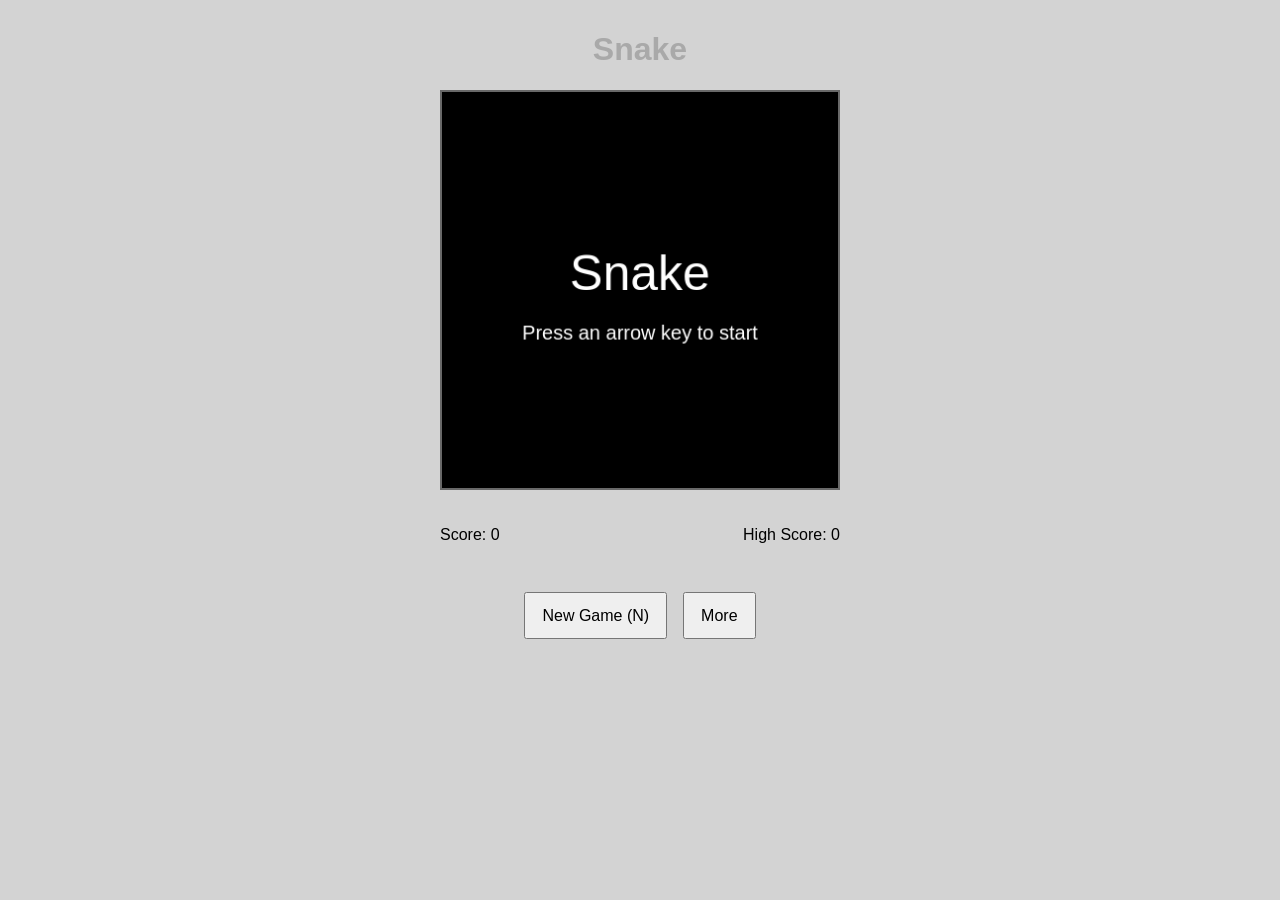
==== index.html @ 26717f67 "Snake: sounds, a touch direction pad (also in GameHub's frame), Space or Esc pauses, N for a new gam" ====
<!DOCTYPE html>
<html lang="en">
<head>
    <meta charset="UTF-8">
    <meta name="viewport" content="width=device-width, initial-scale=1.0">
    <title>Snake</title>
    <meta name="description" content="Classic Snake game where you control a snake to eat food and grow longer. Avoid hitting the walls or yourself!">
    <meta name="theme-color" content="#d3d3d3">
    <meta property="og:type" content="website">
    <meta property="og:site_name" content="DanyilT Games">
    <meta property="og:title" content="Snake">
    <meta property="og:description" content="Classic Snake game where you control a snake to eat food and grow longer. Avoid hitting the walls or yourself!">
    <meta property="og:url" content="https://snake.dt-games.pages.dev/">
    <meta property="og:image" content="https://snake.dt-games.pages.dev/img/desktop-screenshot.png">
    <meta property="og:image:width" content="1440">
    <meta property="og:image:height" content="900">
    <meta property="og:image:alt" content="Snake: the Snake board on a computer, before a game">
    <meta name="twitter:card" content="summary_large_image">
    <link rel="icon" href="img/icon-32.png" sizes="32x32" type="image/png">
    <link rel="icon" href="img/icon.svg" type="image/svg+xml">
    <link rel="apple-touch-icon" href="img/apple-touch-icon.png">
    <link rel="stylesheet" href="css/page.css">
    <link rel="stylesheet" href="css/game.css">
    <!-- GameHub support, before the game's own scripts: saves, the frame view, and centring the play area -->
    <script src="js/gamehub.js" data-game="snake"></script>
</head>
<body>
<main class="game-container">
    <h1>Snake</h1>
    <canvas id="game" width="400" height="400" data-play-area role="img" aria-label="The Snake board"></canvas>
    <div class="score-container">
        <p>Score: <span id="score">0</span></p>
        <p>High Score: <span id="highScore">0</span></p>
    </div>
    <!-- The direction pad, on a touch screen (css/page.css): a button for each way, and Pause in the middle -->
    <div class="game-controls" aria-label="Controls">
        <button id="turn-up" aria-label="Up">
            <svg viewBox="0 0 24 24" aria-hidden="true"><path d="M5 15l7-7 7 7"/></svg>
        </button>
        <button id="turn-left" aria-label="Left">
            <svg viewBox="0 0 24 24" aria-hidden="true"><path d="M15 5 8 12l7 7"/></svg>
        </button>
        <button id="pad-pause" aria-label="Pause or resume">
            <svg viewBox="0 0 24 24" aria-hidden="true"><path class="bars" d="M9 6v12M15 6v12"/><path class="play" d="M8 6v12l10-6z"/></svg>
        </button>
        <button id="turn-right" aria-label="Right">
            <svg viewBox="0 0 24 24" aria-hidden="true"><path d="M9 5l7 7-7 7"/></svg>
        </button>
        <button id="turn-down" aria-label="Down">
            <svg viewBox="0 0 24 24" aria-hidden="true"><path d="M5 9l7 7 7-7"/></svg>
        </button>
    </div>
    <div class="controls">
        <!-- Pause, while a game is under way (js/snake.js) -->
        <button id="pauseBtn" hidden>Pause (Space)</button>
        <button id="restartBtn">New Game (N)</button>
        <!-- More: the instructions and the sound, on hover or a click (js/buttons-handler.js) -->
        <div class="more">
            <button id="more-button" aria-haspopup="true" aria-expanded="false" aria-controls="more-menu">More</button>
            <div class="more-menu" id="more-menu">
                <button id="showInstructionsBtn">Show Instructions (I)</button>
                <button id="sound-button" aria-pressed="true">Sound: On (M)</button>
            </div>
        </div>
    </div>
    <aside class="instructions">
        <h2>How to Play</h2>
        <p>Steer the snake to the food: each bite makes it longer, and is a point. Don't hit the walls or your own tail!</p>
        <!-- The controls, lined up: the keys (or the touch) on the left, what they do on the right -->
        <table class="keys">
            <tr><th colspan="2">Keys</th></tr>
            <tr><td><kbd>↑</kbd> <kbd>W</kbd></td><td>Go up</td></tr>
            <tr><td><kbd>←</kbd> <kbd>A</kbd></td><td>Go left</td></tr>
            <tr><td><kbd>↓</kbd> <kbd>S</kbd></td><td>Go down</td></tr>
            <tr><td><kbd>→</kbd> <kbd>D</kbd></td><td>Go right</td></tr>
            <tr><td><kbd>Space</kbd> <kbd>Esc</kbd></td><td>Pause or resume</td></tr>
            <tr><td><kbd>N</kbd></td><td>New game</td></tr>
            <tr><td><kbd>M</kbd></td><td>Sound on or off</td></tr>
            <tr><td><kbd>I</kbd></td><td>Show or hide these instructions</td></tr>
            <tr><th colspan="2">Touch</th></tr>
            <tr><td><b>Swipe</b></td><td>Turn</td></tr>
            <tr><td><b>Tap</b> the board</td><td>Pause or resume</td></tr>
            <tr><td><b>The pad</b></td><td>Turn; the middle pauses or resumes</td></tr>
        </table>
        <p>Turning starts a game, and resumes a paused one.</p>
    </aside>
    <!-- JavaScript for this page -->
    <script src="js/buttons-handler.js"></script>
    <script src="js/extend-controls.js"></script>
</main>
<footer style="display: none">&copy; Dany | Snake | 2025-2026 <hr> <a href="https://github.com/DanyilT/dt-games/tree/snake">source code</a></footer>
<!-- Snake Code -->
<script src="js/storage.js"></script>
<script src="js/rules.js"></script>
<script src="js/snake.js"></script>
<!-- Very important script -->
<script src="js/qwerty.js"></script>
</body>
</html>
---- css/page.css ----
/* The page around the game: the layout, the title, the score, the direction pad, the buttons and the instructions (and
   GameHub's frame view) */

body {
    font-family: Arial, sans-serif;
    display: flex;
    justify-content: center;
    align-items: center;
    margin: 0;
    background-color: lightgray;
}

.game-container {
    text-align: center;
    padding: 10px;
}

h1 {
    color: darkgray;
}

.score-container {
    font-size: 1em;
    display: flex;
    justify-content: space-between;
    max-width: 400px;
    margin: 1em auto 2em auto;
}

/* Pause (in a game), New Game and More, in one row in the middle (the instructions under them don't move them) */
.controls {
    display: flex;
    justify-content: center;
    align-items: center;
    flex-wrap: wrap;
    gap: 1em;
    max-width: 400px;
    margin: 0 auto;
}

/* More: its menu (the instructions and the sound) opens on hover with a mouse, or with a click or a tap */
.more {
    position: relative;
}

.more-menu {
    display: none;
    position: absolute;
    right: 0;
    top: 100%;
    z-index: 10;
    flex-direction: column;
    gap: 6px;
    padding-top: 6px; /* The pointer can cross to it without leaving */
    min-width: 200px;
}

@media (hover: hover) {
    .more:hover .more-menu {
        display: flex;
    }
}

.more.open .more-menu {
    display: flex;
}

.more-menu button {
    width: 100%;
    text-align: left;
    box-shadow: 0 2px 8px rgba(0, 0, 0, 0.2);
}

/* Sound off: the button says so */
.more-menu #sound-button[aria-pressed="false"] {
    color: dimgray;
}

/* The direction pad: only on a touch screen (with a mouse and keys, there's the keyboard). A button for each way round
   Pause, like the page's other buttons, each with a sharp-cornered picture of what it does; Pause shows a play sign
   while the game is paused. With the pad, its Pause is the one: the Pause button under it goes. */
.game-controls {
    display: none;
    grid-template-columns: repeat(3, 64px);
    grid-template-rows: repeat(3, 56px);
    grid-template-areas:
        ". up ."
        "left pause right"
        ". down .";
    gap: 6px;
    justify-content: center;
    margin: 0 auto 1.5em;
}

@media (hover: none) and (pointer: coarse) {
    .game-controls {
        display: grid;
    }

    .controls #pauseBtn {
        display: none;
    }
}

.game-controls button {
    display: grid;
    place-items: center;
    padding: 0;
    touch-action: manipulation; /* Quick taps aren't taken for a zoom */
}

.game-controls svg {
    width: 55%;
    height: 55%;
    fill: none;
    stroke: currentColor;
    stroke-width: 2.5;
    stroke-linecap: square;
    stroke-linejoin: miter;
}

#pad-pause .play,
#pad-pause.paused .bars {
    display: none;
}

#pad-pause.paused .play {
    display: inline;
    fill: currentColor;
}

#turn-up { grid-area: up; }
#turn-left { grid-area: left; }
#pad-pause { grid-area: pause; }
#turn-right { grid-area: right; }
#turn-down { grid-area: down; }

button {
    padding: 0.8em 1em;
    font-size: 1em;
}

/* A button lights up under the mouse (only with a mouse: on a touch screen it would stay lit after a tap), and darkens
   while it's pressed; More stays lit while its menu is open */
@media (hover: hover) {
    button:hover {
        background-color: lightgray;
    }
}

button:active {
    background-color: silver;
}

.more.open #more-button {
    background-color: lightgray;
}

.instructions {
    box-sizing: border-box; /* No wider than the board, with its padding */
    margin: 20px auto;
    background-color: #fff;
    padding: 1em;
    font-size: 0.8em;
    border: 1px solid darkgray;
    box-shadow: 0 2px 5px rgba(0, 0, 0, 0.1);
    max-width: 400px;
    text-align: left;
}

.instructions h2 {
    margin-top: 0;
    font-size: 1.2em;
}

.instructions p {
    margin: 0.5em 0;
}

/* The controls, lined up in a table with no lines: the keys (or the touch) on the left, what they do on the right,
   under a heading for each */
.keys {
    border-collapse: collapse;
}

.keys th {
    padding: 1em 0 0.3em;
    text-align: left;
}

.keys td {
    padding: 3px 0;
    vertical-align: baseline;
}

.keys td:first-child {
    padding-right: 1.5em;
    white-space: nowrap;
}

/* A key: square, like the direction pad */
.instructions kbd {
    display: inline-block;
    min-width: 1.2em;
    padding: 2px 5px;
    border: 1px solid darkgray;
    border-bottom-width: 3px;
    background-color: whitesmoke;
    color: #222;
    font: bold 0.95em Arial, sans-serif;
    text-align: center;
}

/* Responsive styles */
@media (max-width: 600px) {
    button {
        font-size: 0.9em;
    }
}

/* GameHub's frame view (js/gamehub.js sets data-gamehub-view on <html>): the canvas only (and on a touch screen, the
   direction pad under it), on its own black, in the middle of the frame and as big as it allows (in the frame, vw and
   vh are the frame's), so it fits whatever frame GameHub gives it; the frame's sizes in GameHub's games table decide
   how big. A tap on the canvas pauses, and a swipe starts a new game (js/extend-controls.js). */
[data-gamehub-view="frame"] body {
    min-height: 100vh;
    background-color: #000;
}

[data-gamehub-view="frame"] .game-container {
    padding: 0;
}

[data-gamehub-view="frame"] .game-container > :not(canvas) {
    display: none;
}

[data-gamehub-view="frame"] canvas {
    display: block;
    box-sizing: border-box;
    width: min(100vw, 100vh);
    max-width: none;
}

@media (hover: none) and (pointer: coarse) {
    [data-gamehub-view="frame"] .game-container {
        --pad: 188px; /* the direction pad's height (3 × 56px and 2 gaps of 6px), and its 8px gap */
    }

    [data-gamehub-view="frame"] .game-container > .game-controls {
        display: grid;
        margin: 8px auto 0;
    }

    [data-gamehub-view="frame"] canvas {
        width: min(100vw, calc(100vh - var(--pad)));
    }
}
---- css/game.css ----
/* The game itself: its canvas */

canvas {
    box-sizing: border-box; /* The border inside its width: filling a narrow screen, it doesn't stick out */
    background-color: #000;
    border: 2px solid dimgray;
    width: 100%;
    max-width: 400px;
    height: auto;
}
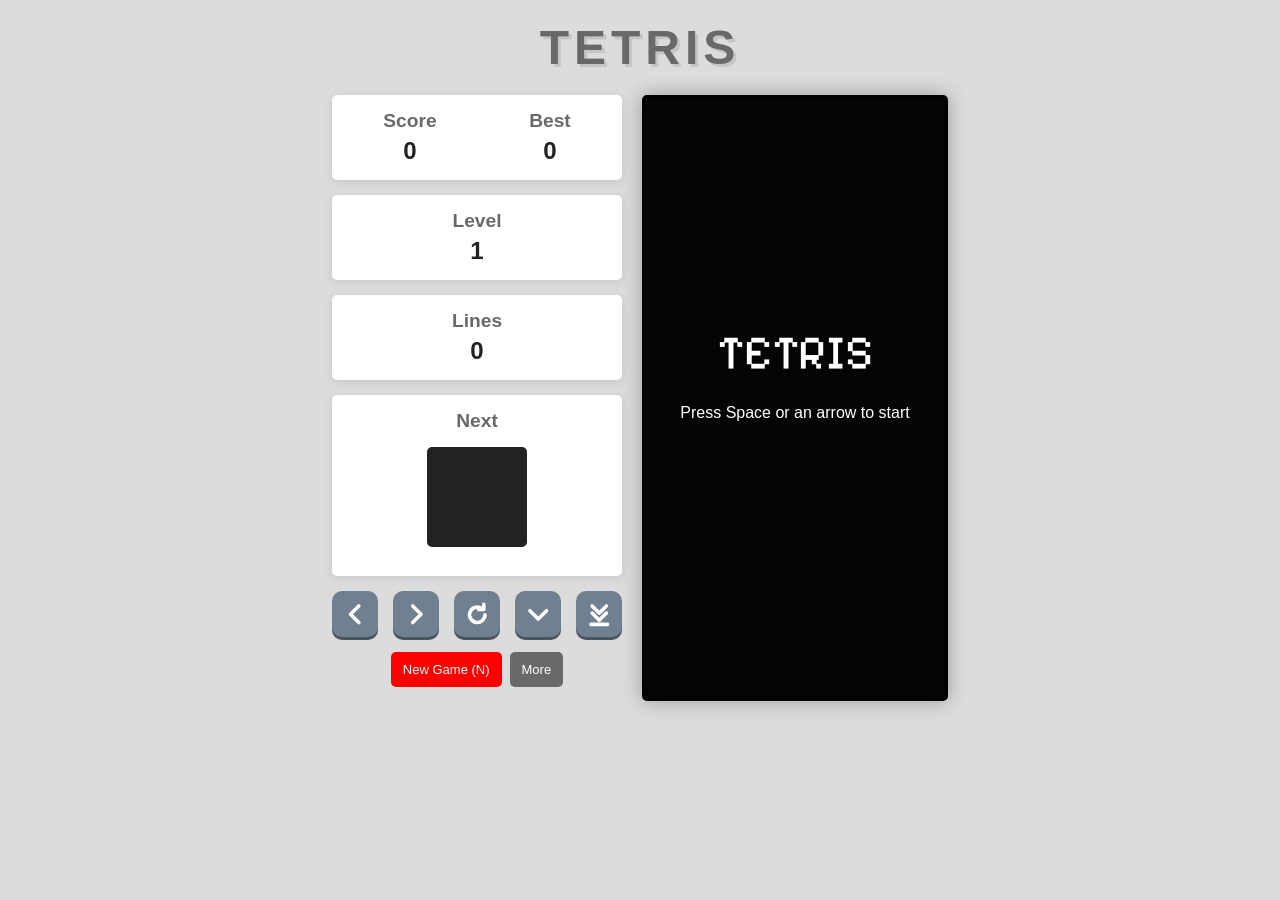
==== commit 24393824: "Tetris: sounds, new move-button icons, Esc pauses, N for a new game (start screen), Space or an arro" ====
--- a/index.html
+++ b/index.html
@@ -3,18 +3,18 @@
 <head>
     <meta charset="UTF-8">
     <meta name="viewport" content="width=device-width, initial-scale=1.0">
-    <title>Snake</title>
-    <meta name="description" content="Classic Snake game where you control a snake to eat food and grow longer. Avoid hitting the walls or yourself!">
-    <meta name="theme-color" content="#d3d3d3">
+    <title>Tetris</title>
+    <meta name="description" content="The classic block-stacking puzzle game. Rotate and move falling blocks to create complete lines.">
+    <meta name="theme-color" content="#dcdcdc">
     <meta property="og:type" content="website">
     <meta property="og:site_name" content="DanyilT Games">
-    <meta property="og:title" content="Snake">
-    <meta property="og:description" content="Classic Snake game where you control a snake to eat food and grow longer. Avoid hitting the walls or yourself!">
-    <meta property="og:url" content="https://snake.dt-games.pages.dev/">
-    <meta property="og:image" content="https://snake.dt-games.pages.dev/img/desktop-screenshot.png">
+    <meta property="og:title" content="Tetris">
+    <meta property="og:description" content="The classic block-stacking puzzle game. Rotate and move falling blocks to create complete lines.">
+    <meta property="og:url" content="https://tetris.dt-games.pages.dev/">
+    <meta property="og:image" content="https://tetris.dt-games.pages.dev/img/desktop-screenshot.png">
     <meta property="og:image:width" content="1440">
     <meta property="og:image:height" content="900">
-    <meta property="og:image:alt" content="Snake: the Snake board on a computer, before a game">
+    <meta property="og:image:alt" content="Tetris: the Tetris board on a computer, with the score, the next piece and the controls">
     <meta name="twitter:card" content="summary_large_image">
     <link rel="icon" href="img/icon-32.png" sizes="32x32" type="image/png">
     <link rel="icon" href="img/icon.svg" type="image/svg+xml">
@@ -22,77 +22,88 @@
     <link rel="stylesheet" href="css/page.css">
     <link rel="stylesheet" href="css/game.css">
     <!-- GameHub support, before the game's own scripts: saves, the frame view, and centring the play area -->
-    <script src="js/gamehub.js" data-game="snake"></script>
+    <script src="js/gamehub.js" data-game="tetris"></script>
 </head>
 <body>
 <main class="game-container">
-    <h1>Snake</h1>
-    <canvas id="game" width="400" height="400" data-play-area role="img" aria-label="The Snake board"></canvas>
-    <div class="score-container">
-        <p>Score: <span id="score">0</span></p>
-        <p>High Score: <span id="highScore">0</span></p>
-    </div>
-    <!-- The direction pad, on a touch screen (css/page.css): a button for each way, and Pause in the middle -->
-    <div class="game-controls" aria-label="Controls">
-        <button id="turn-up" aria-label="Up">
-            <svg viewBox="0 0 24 24" aria-hidden="true"><path d="M5 15l7-7 7 7"/></svg>
-        </button>
-        <button id="turn-left" aria-label="Left">
-            <svg viewBox="0 0 24 24" aria-hidden="true"><path d="M15 5 8 12l7 7"/></svg>
-        </button>
-        <button id="pad-pause" aria-label="Pause or resume">
-            <svg viewBox="0 0 24 24" aria-hidden="true"><path class="bars" d="M9 6v12M15 6v12"/><path class="play" d="M8 6v12l10-6z"/></svg>
-        </button>
-        <button id="turn-right" aria-label="Right">
-            <svg viewBox="0 0 24 24" aria-hidden="true"><path d="M9 5l7 7-7 7"/></svg>
-        </button>
-        <button id="turn-down" aria-label="Down">
-            <svg viewBox="0 0 24 24" aria-hidden="true"><path d="M5 9l7 7 7-7"/></svg>
-        </button>
-    </div>
-    <div class="controls">
-        <!-- Pause, while a game is under way (js/snake.js) -->
-        <button id="pauseBtn" hidden>Pause (Space)</button>
-        <button id="restartBtn">New Game (N)</button>
-        <!-- More: the instructions and the sound, on hover or a click (js/buttons-handler.js) -->
-        <div class="more">
-            <button id="more-button" aria-haspopup="true" aria-expanded="false" aria-controls="more-menu">More</button>
-            <div class="more-menu" id="more-menu">
-                <button id="showInstructionsBtn">Show Instructions (I)</button>
-                <button id="sound-button" aria-pressed="true">Sound: On (M)</button>
+    <h1>TETRIS</h1>
+    <div class="game-area">
+        <canvas id="tetris" width="300" height="600" data-play-area role="img" aria-label="The Tetris board"></canvas>
+        <div class="game-info">
+            <div class="score-box">
+                <div><h2>Score</h2><span id="score">0</span></div>
+                <div><h2>Best</h2><span id="best-score">0</span></div>
+            </div>
+            <div class="level-box"><h2>Level</h2><span id="level">1</span></div>
+            <div class="lines-box"><h2>Lines</h2><span id="lines">0</span></div>
+            <div class="next-piece-box">
+                <h2>Next</h2>
+                <canvas id="next-piece" width="100" height="100" role="img" aria-label="The next piece"></canvas>
+            </div>
+            <div class="instructions">
+                <h2>Controls</h2>
+                <!-- The controls, lined up: the keys (or the touch) on the left, what they do on the right -->
+                <table class="keys">
+                    <tr><th colspan="2">Keys</th></tr>
+                    <tr><td><kbd>←</kbd> <kbd>A</kbd></td><td>Move left</td></tr>
+                    <tr><td><kbd>→</kbd> <kbd>D</kbd></td><td>Move right</td></tr>
+                    <tr><td><kbd>↓</kbd> <kbd>S</kbd></td><td>Move down</td></tr>
+                    <tr><td><kbd>↑</kbd> <kbd>W</kbd></td><td>Rotate</td></tr>
+                    <tr><td><kbd>Space</kbd></td><td>Drop</td></tr>
+                    <tr><td><kbd>Esc</kbd></td><td>Pause or resume</td></tr>
+                    <tr><td><kbd>N</kbd></td><td>New game</td></tr>
+                    <tr><td><kbd>M</kbd></td><td>Sound on or off</td></tr>
+                    <tr><td><kbd>I</kbd></td><td>Show or hide these instructions</td></tr>
+                    <tr><th colspan="2">Touch</th></tr>
+                    <tr><td><b>Swipe</b> ← →</td><td>Move left or right</td></tr>
+                    <tr><td><b>Swipe</b> ↓</td><td>Move down</td></tr>
+                    <tr><td><b>Tap</b></td><td>Rotate</td></tr>
+                    <tr><td><b>Hold</b></td><td>Drop</td></tr>
+                </table>
+                <p>An arrow key or <kbd>Space</kbd> (or a tap) starts a game, and resumes a paused one.</p>
+            </div>
+            <!-- The move buttons, each with a picture of what it does (css/game.css) -->
+            <div class="game-controls">
+                <button id="move-left" aria-label="Move left" title="Move left (←)">
+                    <svg viewBox="0 0 24 24" aria-hidden="true"><path d="M15 5 8 12l7 7"/></svg>
+                </button>
+                <button id="move-right" aria-label="Move right" title="Move right (→)">
+                    <svg viewBox="0 0 24 24" aria-hidden="true"><path d="M9 5l7 7-7 7"/></svg>
+                </button>
+                <button id="rotate" aria-label="Rotate" title="Rotate (↑)">
+                    <svg viewBox="0 0 24 24" aria-hidden="true"><path d="M18.5 12.5A6.5 6.5 0 1 1 16 7.3"/><path d="M17.5 3.5v4.5H13"/></svg>
+                </button>
+                <button id="move-down" aria-label="Move down" title="Move down (↓)">
+                    <svg viewBox="0 0 24 24" aria-hidden="true"><path d="M5 9l7 7 7-7"/></svg>
+                </button>
+                <button id="drop" aria-label="Drop" title="Drop (Space)">
+                    <svg viewBox="0 0 24 24" aria-hidden="true"><path d="M6 5l6 6 6-6M6 11l6 6 6-6M5 20.5h14"/></svg>
+                </button>
+            </div>
+            <div class="controls">
+                <!-- Pause, while a game is under way (js/tetris.js) -->
+                <button id="start-button" hidden>Pause (Esc)</button>
+                <button id="reset-button">New Game (N)</button>
+                <!-- More: the instructions and the sound, on hover or a click (js/buttons-handler.js) -->
+                <div class="more">
+                    <button id="more-button" aria-haspopup="true" aria-expanded="false" aria-controls="more-menu">More</button>
+                    <div class="more-menu" id="more-menu">
+                        <button id="instructions-button">Show Instructions (I)</button>
+                        <button id="sound-button" aria-pressed="true">Sound: On (M)</button>
+                    </div>
+                </div>
             </div>
         </div>
     </div>
-    <aside class="instructions">
-        <h2>How to Play</h2>
-        <p>Steer the snake to the food: each bite makes it longer, and is a point. Don't hit the walls or your own tail!</p>
-        <!-- The controls, lined up: the keys (or the touch) on the left, what they do on the right -->
-        <table class="keys">
-            <tr><th colspan="2">Keys</th></tr>
-            <tr><td><kbd>↑</kbd> <kbd>W</kbd></td><td>Go up</td></tr>
-            <tr><td><kbd>←</kbd> <kbd>A</kbd></td><td>Go left</td></tr>
-            <tr><td><kbd>↓</kbd> <kbd>S</kbd></td><td>Go down</td></tr>
-            <tr><td><kbd>→</kbd> <kbd>D</kbd></td><td>Go right</td></tr>
-            <tr><td><kbd>Space</kbd> <kbd>Esc</kbd></td><td>Pause or resume</td></tr>
-            <tr><td><kbd>N</kbd></td><td>New game</td></tr>
-            <tr><td><kbd>M</kbd></td><td>Sound on or off</td></tr>
-            <tr><td><kbd>I</kbd></td><td>Show or hide these instructions</td></tr>
-            <tr><th colspan="2">Touch</th></tr>
-            <tr><td><b>Swipe</b></td><td>Turn</td></tr>
-            <tr><td><b>Tap</b> the board</td><td>Pause or resume</td></tr>
-            <tr><td><b>The pad</b></td><td>Turn; the middle pauses or resumes</td></tr>
-        </table>
-        <p>Turning starts a game, and resumes a paused one.</p>
-    </aside>
     <!-- JavaScript for this page -->
     <script src="js/buttons-handler.js"></script>
     <script src="js/extend-controls.js"></script>
 </main>
-<footer style="display: none">&copy; Dany | Snake | 2025-2026 <hr> <a href="https://github.com/DanyilT/dt-games/tree/snake">source code</a></footer>
-<!-- Snake Code -->
+<footer style="display: none">&copy; Dany | Tetris | 2025-2026 <hr> <a href="https://github.com/DanyilT/dt-games/tree/tetris">source code</a></footer>
+<!-- Tetris Code -->
 <script src="js/storage.js"></script>
 <script src="js/rules.js"></script>
-<script src="js/snake.js"></script>
+<script src="js/tetris.js"></script>
 <!-- Very important script -->
 <script src="js/qwerty.js"></script>
 </body>
--- a/css/page.css
+++ b/css/page.css
@@ -1,46 +1,187 @@
-/* The page around the game: the layout, the title, the score, the direction pad, the buttons and the instructions (and
+/* The page around the game: the layout, the title, the score, level and lines, the buttons and the instructions (and
    GameHub's frame view) */
 
 body {
     font-family: Arial, sans-serif;
+    margin: 0;
+    padding: 20px;
+    background-color: gainsboro;
+    display: flex;
+    justify-content: center;
+}
+
+.game-container {
+    max-width: 800px;
+    width: 100%;
+}
+
+h1 {
+    text-align: center;
+    font-size: 3em;
+    color: dimgray;
+    margin: 0 0 20px 0;
+    letter-spacing: 5px;
+    text-shadow: 3px 3px 0 rgba(0,0,0,0.1);
+}
+
+.game-area {
+    display: flex;
+    flex-direction: row-reverse;
+    justify-content: center;
+    align-items: flex-start;
+    gap: 20px;
+    flex-wrap: wrap;
+}
+
+/* The cards and buttons: one width from the start, wide enough for the buttons in a game (Resume, New Game, More), so
+   nothing changes size when a game starts or the instructions open */
+.game-info {
+    display: flex;
+    flex-direction: column;
+    gap: 15px;
+    width: 290px;
+}
+
+.score-box, .level-box, .lines-box, .next-piece-box, .instructions {
+    background-color: #fff;
+    border-radius: 5px;
+    padding: 15px;
+    text-align: center;
+    box-shadow: 0 2px 10px rgba(0,0,0,0.1);
+}
+
+/* Score and best score side by side */
+.score-box {
+    display: flex;
+    justify-content: space-around;
+    gap: 20px;
+}
+
+.instructions {
+    text-align: left;
+    font-size: 0.8em;
+}
+
+.instructions p {
+    margin: 0.8em 0 0;
+}
+
+/* The controls, lined up in a table with no lines: the keys (or the touch) on the left, what they do on the right */
+.keys {
+    border-collapse: collapse;
+}
+
+.keys th {
+    padding: 0.8em 0 0.2em;
+    color: dimgray;
+    text-align: left;
+}
+
+.keys tr:first-child th {
+    padding-top: 0.3em;
+}
+
+.keys td {
+    padding: 4px 0 3px;
+    vertical-align: baseline;
+}
+
+.keys td:first-child {
+    padding-right: 1.2em;
+    white-space: nowrap;
+}
+
+/* A key: like the move buttons, in slate grey */
+.instructions kbd {
+    display: inline-block;
+    min-width: 1.2em;
+    padding: 1px 5px;
+    border-radius: 4px;
+    background-color: slategray;
+    box-shadow: 0 2px 0 #4b5663;
+    color: white;
+    font: bold 0.95em Arial, sans-serif;
+    text-align: center;
+}
+
+h2 {
+    font-size: 1.2em;
+    margin: 0 0 5px 0;
+    color: dimgray;
+    text-align: center;
+}
+
+#score, #best-score, #level, #lines {
+    font-size: 1.5em;
+    font-weight: bold;
+    text-align: center;
+    color: #222;
+}
+
+/* Pause (in a game), New Game and More, in one row */
+.controls {
     display: flex;
     justify-content: center;
     align-items: center;
-    margin: 0;
-    background-color: lightgray;
-}
-
-.game-container {
-    text-align: center;
-    padding: 10px;
-}
-
-h1 {
-    color: darkgray;
-}
-
-.score-container {
-    font-size: 1em;
-    display: flex;
-    justify-content: space-between;
-    max-width: 400px;
-    margin: 1em auto 2em auto;
-}
-
-/* Pause (in a game), New Game and More, in one row in the middle (the instructions under them don't move them) */
-.controls {
-    display: flex;
-    justify-content: center;
-    align-items: center;
-    flex-wrap: wrap;
-    gap: 1em;
-    max-width: 400px;
-    margin: 0 auto;
-}
-
-/* More: its menu (the instructions and the sound) opens on hover with a mouse, or with a click or a tap */
+    gap: 8px;
+}
+
+.controls button {
+    background-color: green;
+    color: white;
+    border: none;
+    padding: 10px 12px;
+    border-radius: 5px;
+    font-size: 13px;
+    white-space: nowrap;
+    cursor: pointer;
+    transition: background-color 0.3s;
+}
+
+.controls #reset-button {
+    background-color: red;
+}
+
+/* A button darkens under the mouse (only with a mouse: on a touch screen it would stay dark after a tap), and while
+   it's pressed */
+@media (hover: hover) {
+    .controls button:hover {
+        background-color: darkgreen;
+    }
+
+    .controls #reset-button:hover {
+        background-color: darkred;
+    }
+}
+
+.controls button:active {
+    background-color: darkgreen;
+    transition: none;
+}
+
+.controls #reset-button:active {
+    background-color: darkred;
+}
+
+/* More: its menu (the instructions and the sound) opens on hover with a mouse, or with a click or a tap; More stays
+   dark while it's open */
 .more {
     position: relative;
+}
+
+.controls #more-button {
+    background-color: dimgray;
+}
+
+.controls #more-button:active,
+.more.open #more-button {
+    background-color: #555;
+}
+
+@media (hover: hover) {
+    .controls #more-button:hover {
+        background-color: #555;
+    }
 }
 
 .more-menu {
@@ -51,8 +192,8 @@
     z-index: 10;
     flex-direction: column;
     gap: 6px;
-    padding-top: 6px; /* The pointer can cross to it without leaving */
-    min-width: 200px;
+    padding: 6px 0 0; /* The pointer can cross to it without leaving */
+    min-width: 190px;
 }
 
 @media (hover: hover) {
@@ -67,192 +208,251 @@
 
 .more-menu button {
     width: 100%;
+    background-color: #444;
+    box-shadow: 0 2px 8px rgba(0, 0, 0, 0.25);
     text-align: left;
-    box-shadow: 0 2px 8px rgba(0, 0, 0, 0.2);
+}
+
+@media (hover: hover) {
+    .controls .more-menu button:hover {
+        background-color: #222;
+    }
+}
+
+.controls .more-menu button:active {
+    background-color: #222;
 }
 
 /* Sound off: the button says so */
 .more-menu #sound-button[aria-pressed="false"] {
-    color: dimgray;
-}
-
-/* The direction pad: only on a touch screen (with a mouse and keys, there's the keyboard). A button for each way round
-   Pause, like the page's other buttons, each with a sharp-cornered picture of what it does; Pause shows a play sign
-   while the game is paused. With the pad, its Pause is the one: the Pause button under it goes. */
-.game-controls {
+    background-color: #777;
+}
+
+/* Responsive styles */
+@media (max-width: 650px) {
+    h1 {
+        font-size: 2.5em;
+    }
+
+    h2 {
+        font-size: 1em;
+    }
+
+    .game-area {
+        flex-direction: column;
+        align-items: center;
+        gap: 15px;
+    }
+
+    /* Under the board: the move buttons, then the next piece with the score, the level and the lines beside it, then
+       the buttons (and the instructions, when they're shown) */
+    .game-info {
+        order: 2; /* After the board (css/game.css) */
+        display: grid;
+        grid-template-columns: auto 1fr 1fr;
+        grid-template-areas:
+            "keys keys keys"
+            "next score score"
+            "next level lines"
+            "buttons buttons buttons"
+            "help help help";
+        gap: 10px;
+        width: 100%;
+        max-width: 320px;
+    }
+
+    .game-info .game-controls {
+        grid-area: keys;
+    }
+
+    .next-piece-box {
+        grid-area: next;
+        padding: 10px;
+    }
+
+    .next-piece-box canvas#next-piece {
+        width: 80px;
+        height: 80px;
+        margin: 4px;
+    }
+
+    .score-box {
+        grid-area: score;
+        padding: 10px;
+    }
+
+    .level-box {
+        grid-area: level;
+        padding: 10px;
+    }
+
+    .lines-box {
+        grid-area: lines;
+        padding: 10px;
+    }
+
+    .controls {
+        grid-area: buttons;
+    }
+
+    .instructions {
+        grid-area: help;
+    }
+}
+
+@media (max-width: 400px) {
+    h1 {
+        font-size: 1.5em;
+    }
+}
+
+/* GameHub's frame view (js/gamehub.js sets data-gamehub-view on <html>): the board, the next piece, Pause and New Game
+   (a phone has no other way to them), and the move buttons, on the page's own background, in the middle of the frame. It
+   fits whatever frame GameHub gives it (in the frame, vw and vh are the frame's), so the frame's height (its sizes in
+   GameHub's games table) only decides how big the board gets:
+   - from 400 px wide, the board as tall as the frame, with the rest beside it;
+   - narrower, the board on top, the next piece with Pause and New Game under it, and the move buttons at the bottom. */
+[data-gamehub-view="frame"] body {
+    box-sizing: border-box;
+    min-height: 100vh;
+    padding: 8px;
+    align-items: center;
+}
+
+[data-gamehub-view="frame"] h1,
+[data-gamehub-view="frame"] .score-box,
+[data-gamehub-view="frame"] .level-box,
+[data-gamehub-view="frame"] .lines-box,
+[data-gamehub-view="frame"] .instructions,
+[data-gamehub-view="frame"] .more {
     display: none;
-    grid-template-columns: repeat(3, 64px);
-    grid-template-rows: repeat(3, 56px);
+}
+
+[data-gamehub-view="frame"] .game-container {
+    --gap: 8px;
+    --side: clamp(100px, 28vw, 160px);
+    /* As tall as the frame allows (the board is twice as tall as it's wide), and no wider than the frame leaves it */
+    --board: min(calc((100vh - 16px) / 2), calc(100vw - 16px - var(--side) - var(--gap)));
+    width: auto;
+}
+
+[data-gamehub-view="frame"] .game-area {
+    display: grid;
+    grid-template-columns: var(--board) var(--side);
     grid-template-areas:
-        ". up ."
-        "left pause right"
-        ". down .";
-    gap: 6px;
-    justify-content: center;
-    margin: 0 auto 1.5em;
-}
-
-@media (hover: none) and (pointer: coarse) {
-    .game-controls {
-        display: grid;
-    }
-
-    .controls #pauseBtn {
-        display: none;
-    }
-}
-
-.game-controls button {
-    display: grid;
-    place-items: center;
-    padding: 0;
-    touch-action: manipulation; /* Quick taps aren't taken for a zoom */
-}
-
-.game-controls svg {
-    width: 55%;
-    height: 55%;
-    fill: none;
-    stroke: currentColor;
-    stroke-width: 2.5;
-    stroke-linecap: square;
-    stroke-linejoin: miter;
-}
-
-#pad-pause .play,
-#pad-pause.paused .bars {
-    display: none;
-}
-
-#pad-pause.paused .play {
-    display: inline;
-    fill: currentColor;
-}
-
-#turn-up { grid-area: up; }
-#turn-left { grid-area: left; }
-#pad-pause { grid-area: pause; }
-#turn-right { grid-area: right; }
-#turn-down { grid-area: down; }
-
-button {
-    padding: 0.8em 1em;
-    font-size: 1em;
-}
-
-/* A button lights up under the mouse (only with a mouse: on a touch screen it would stay lit after a tap), and darkens
-   while it's pressed; More stays lit while its menu is open */
-@media (hover: hover) {
-    button:hover {
-        background-color: lightgray;
-    }
-}
-
-button:active {
-    background-color: silver;
-}
-
-.more.open #more-button {
-    background-color: lightgray;
-}
-
-.instructions {
-    box-sizing: border-box; /* No wider than the board, with its padding */
-    margin: 20px auto;
-    background-color: #fff;
-    padding: 1em;
-    font-size: 0.8em;
-    border: 1px solid darkgray;
-    box-shadow: 0 2px 5px rgba(0, 0, 0, 0.1);
-    max-width: 400px;
-    text-align: left;
-}
-
-.instructions h2 {
-    margin-top: 0;
-    font-size: 1.2em;
-}
-
-.instructions p {
-    margin: 0.5em 0;
-}
-
-/* The controls, lined up in a table with no lines: the keys (or the touch) on the left, what they do on the right,
-   under a heading for each */
-.keys {
-    border-collapse: collapse;
-}
-
-.keys th {
-    padding: 1em 0 0.3em;
-    text-align: left;
-}
-
-.keys td {
-    padding: 3px 0;
-    vertical-align: baseline;
-}
-
-.keys td:first-child {
-    padding-right: 1.5em;
-    white-space: nowrap;
-}
-
-/* A key: square, like the direction pad */
-.instructions kbd {
-    display: inline-block;
-    min-width: 1.2em;
-    padding: 2px 5px;
-    border: 1px solid darkgray;
-    border-bottom-width: 3px;
-    background-color: whitesmoke;
-    color: #222;
-    font: bold 0.95em Arial, sans-serif;
-    text-align: center;
-}
-
-/* Responsive styles */
-@media (max-width: 600px) {
-    button {
-        font-size: 0.9em;
-    }
-}
-
-/* GameHub's frame view (js/gamehub.js sets data-gamehub-view on <html>): the canvas only (and on a touch screen, the
-   direction pad under it), on its own black, in the middle of the frame and as big as it allows (in the frame, vw and
-   vh are the frame's), so it fits whatever frame GameHub gives it; the frame's sizes in GameHub's games table decide
-   how big. A tap on the canvas pauses, and a swipe starts a new game (js/extend-controls.js). */
-[data-gamehub-view="frame"] body {
-    min-height: 100vh;
-    background-color: #000;
-}
-
-[data-gamehub-view="frame"] .game-container {
-    padding: 0;
-}
-
-[data-gamehub-view="frame"] .game-container > :not(canvas) {
-    display: none;
-}
-
-[data-gamehub-view="frame"] canvas {
+        "board next"
+        "board keys"
+        "board buttons";
+    grid-template-rows: auto auto 1fr;
+    gap: var(--gap);
+    align-items: start;
+}
+
+[data-gamehub-view="frame"] .game-info {
+    display: contents;
+}
+
+[data-gamehub-view="frame"] canvas#tetris {
+    grid-area: board;
     display: block;
     box-sizing: border-box;
-    width: min(100vw, 100vh);
+    width: var(--board);
     max-width: none;
-}
-
-@media (hover: none) and (pointer: coarse) {
+    height: auto;
+}
+
+[data-gamehub-view="frame"] .next-piece-box {
+    grid-area: next;
+    padding: 6px;
+}
+
+[data-gamehub-view="frame"] canvas#next-piece {
+    display: block;
+    width: min(100px, calc(var(--side) - 24px));
+    height: auto;
+    margin: 4px auto;
+}
+
+[data-gamehub-view="frame"] .game-controls {
+    grid-area: keys;
+    flex-wrap: wrap;
+    justify-content: center;
+    gap: 6px;
+}
+
+[data-gamehub-view="frame"] .game-controls button {
+    width: calc((var(--side) - 12px) / 3);
+    height: 40px;
+    padding: 0;
+    font-size: 20px;
+}
+
+[data-gamehub-view="frame"] .controls {
+    grid-area: buttons;
+    flex-direction: column;
+    align-items: stretch;
+    justify-content: flex-start;
+    gap: 8px;
+}
+
+[data-gamehub-view="frame"] .controls button {
+    padding: 8px 4px;
+    font-size: 13px;
+}
+
+@media (max-width: 399px) {
     [data-gamehub-view="frame"] .game-container {
-        --pad: 188px; /* the direction pad's height (3 × 56px and 2 gaps of 6px), and its 8px gap */
-    }
-
-    [data-gamehub-view="frame"] .game-container > .game-controls {
-        display: grid;
-        margin: 8px auto 0;
-    }
-
-    [data-gamehub-view="frame"] canvas {
-        width: min(100vw, calc(100vh - var(--pad)));
-    }
-}
+        --next: 104px; /* the next piece's row: its box, with Pause and New Game beside it */
+        --keys: 44px; /* the move buttons' row */
+        --board: min(calc(100vw - 16px), calc((100vh - 16px - var(--next) - var(--keys) - 2 * var(--gap)) / 2));
+    }
+
+    [data-gamehub-view="frame"] .game-area {
+        grid-template-columns: auto 1fr;
+        grid-template-areas:
+            "board board"
+            "next buttons"
+            "keys keys";
+        grid-template-rows: auto var(--next) var(--keys);
+        width: var(--board);
+    }
+
+    [data-gamehub-view="frame"] canvas#tetris {
+        justify-self: center;
+    }
+
+    [data-gamehub-view="frame"] .next-piece-box {
+        box-sizing: border-box;
+        height: var(--next);
+        display: flex;
+        flex-direction: column;
+        justify-content: center;
+    }
+
+    [data-gamehub-view="frame"] h2 {
+        font-size: 12px;
+        margin: 0;
+    }
+
+    [data-gamehub-view="frame"] canvas#next-piece {
+        width: 64px;
+        margin: 4px auto 0;
+    }
+
+    [data-gamehub-view="frame"] .controls {
+        justify-content: center;
+        height: var(--next);
+    }
+
+    [data-gamehub-view="frame"] .game-controls {
+        flex-wrap: nowrap;
+        justify-content: space-between;
+    }
+
+    [data-gamehub-view="frame"] .game-controls button {
+        flex: 1;
+        width: auto;
+        max-width: 64px;
+        height: var(--keys);
+    }
+}
--- a/css/game.css
+++ b/css/game.css
@@ -1,10 +1,96 @@
-/* The game itself: its canvas */
+/* The game itself: its board, the next piece, and its move buttons (each a picture of what it does) */
 
-canvas {
-    box-sizing: border-box; /* The border inside its width: filling a narrow screen, it doesn't stick out */
-    background-color: #000;
-    border: 2px solid dimgray;
-    width: 100%;
-    max-width: 400px;
-    height: auto;
+/* The GAME OVER text's font (js/tetris.js loads it as the game starts, so it's there for the canvas) */
+@import url('https://fonts.googleapis.com/css2?family=Pixelify+Sans&display=swap');
+
+canvas#tetris {
+    background-color: #111;
+    box-shadow: 0 0 20px rgba(0,0,0,0.3);
+    border-radius: 5px;
+    border: 3px solid black;
+    animation: borderColorChange 5s infinite, glowBorder 5s infinite; /* Combine animations */
 }
+
+@keyframes borderColorChange {
+    0% { border-color: cyan }
+    15% { border-color: blue }
+    30% { border-color: orange }
+    45% { border-color: yellow }
+    60% { border-color: green }
+    75% { border-color: purple }
+    90% { border-color: red }
+    100% { border-color: cyan }
+}
+
+@keyframes glowBorder {
+    0% { box-shadow: 0 0 20px rgba(0, 255, 255, 0.7); } /* Cyan */
+    15% { box-shadow: 0 0 20px rgba(0, 0, 255, 0.7); } /* Blue */
+    30% { box-shadow: 0 0 20px rgba(255, 165, 0, 0.7); } /* Orange */
+    45% { box-shadow: 0 0 20px rgba(255, 255, 0, 0.7); } /* Yellow */
+    60% { box-shadow: 0 0 20px rgba(0, 128, 0, 0.7); } /* Green */
+    75% { box-shadow: 0 0 20px rgba(128, 0, 128, 0.7); } /* Purple */
+    90% { box-shadow: 0 0 20px rgba(255, 0, 0, 0.7); } /* Red */
+    100% { box-shadow: 0 0 20px rgba(0, 255, 255, 0.7); } /* Cyan again to complete the cycle */
+}
+
+canvas#next-piece {
+    background-color: #222;
+    border-radius: 5px;
+    margin: 10px;
+}
+
+.game-controls {
+    display: flex;
+    justify-content: space-between;
+    gap: 6px;
+}
+
+.game-controls button {
+    display: grid;
+    place-items: center;
+    width: 46px;
+    height: 46px;
+    padding: 0;
+    background-color: slategray;
+    color: white;
+    border: none;
+    border-radius: 10px;
+    box-shadow: 0 3px 0 #4b5663;
+    cursor: pointer;
+    touch-action: manipulation; /* Quick taps aren't taken for a zoom */
+    transition: background-color 0.2s;
+}
+
+/* Lighter under the mouse (only with a mouse: on a touch screen it would stay light after a tap) */
+@media (hover: hover) {
+    .game-controls button:hover {
+        background-color: #7d8a97;
+    }
+}
+
+/* Pressed: it goes down */
+.game-controls button:active {
+    transform: translateY(2px);
+    box-shadow: 0 1px 0 #4b5663;
+}
+
+/* The picture: a thick, rounded line in the button's colour */
+.game-controls svg {
+    width: 62%;
+    height: 62%;
+    fill: none;
+    stroke: currentColor;
+    stroke-width: 3;
+    stroke-linecap: round;
+    stroke-linejoin: round;
+}
+
+/* Responsive styles */
+@media (max-width: 650px) {
+    canvas#tetris {
+        order: 1;
+        width: 100%;
+        max-width: 300px;
+        box-sizing: border-box;
+    }
+}
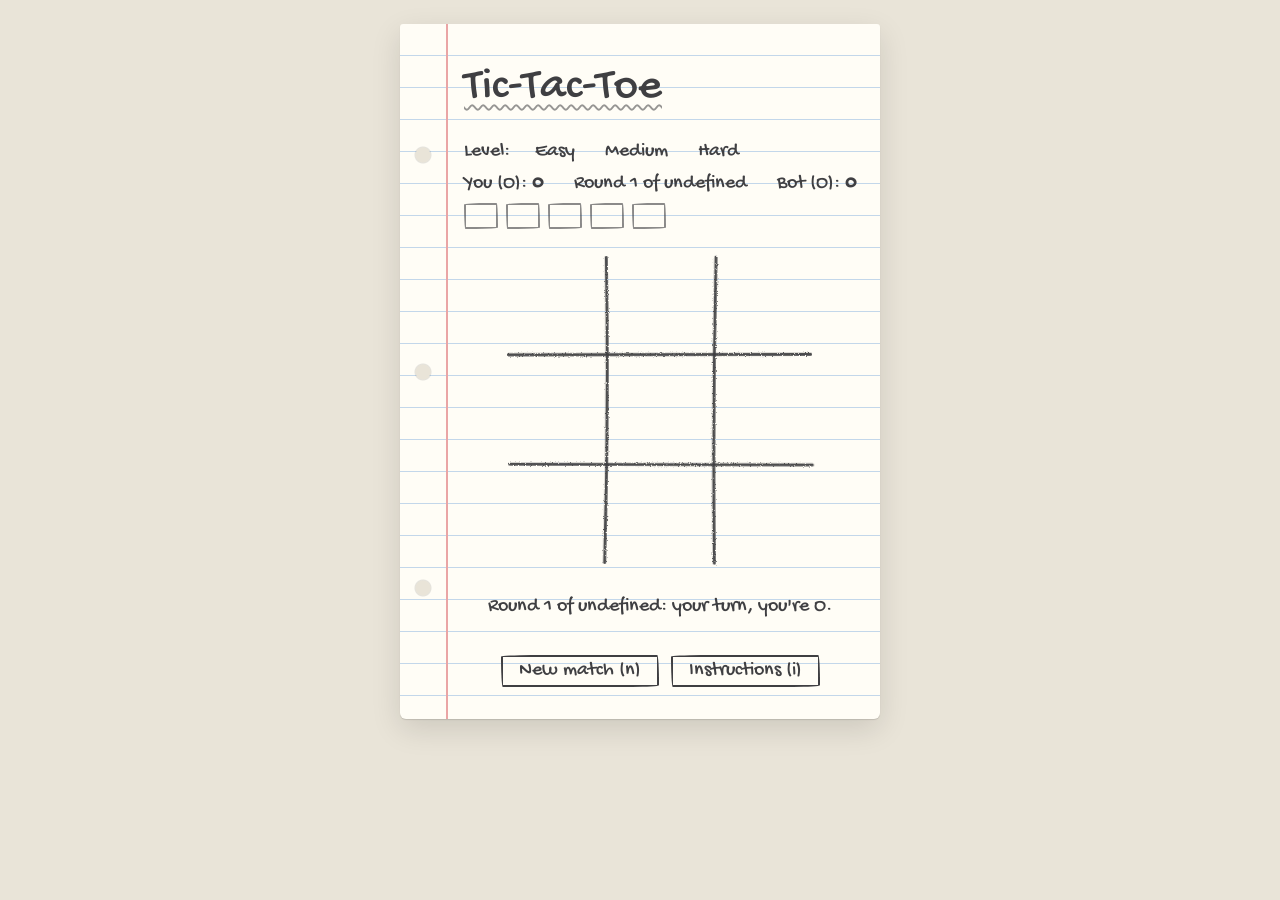
==== commit 9d76e294: "Tic-Tac-Toe: key table instructions; mouse-only hover" ====
--- a/index.html
+++ b/index.html
@@ -3,18 +3,18 @@
 <head>
     <meta charset="UTF-8">
     <meta name="viewport" content="width=device-width, initial-scale=1.0">
-    <title>Tetris</title>
-    <meta name="description" content="The classic block-stacking puzzle game. Rotate and move falling blocks to create complete lines.">
-    <meta name="theme-color" content="#dcdcdc">
+    <title>Tic-Tac-Toe</title>
+    <meta name="description" content="Noughts and crosses against a minimax bot, drawn in pencil on notebook paper. Three levels; on Hard, a draw is the best you can do.">
+    <meta name="theme-color" content="#e9e4d8">
     <meta property="og:type" content="website">
     <meta property="og:site_name" content="DanyilT Games">
-    <meta property="og:title" content="Tetris">
-    <meta property="og:description" content="The classic block-stacking puzzle game. Rotate and move falling blocks to create complete lines.">
-    <meta property="og:url" content="https://tetris.dt-games.pages.dev/">
-    <meta property="og:image" content="https://tetris.dt-games.pages.dev/img/desktop-screenshot.png">
+    <meta property="og:title" content="Tic-Tac-Toe">
+    <meta property="og:description" content="Noughts and crosses against a minimax bot, drawn in pencil on notebook paper. Three levels; on Hard, a draw is the best you can do.">
+    <meta property="og:url" content="https://tic-tac-toe.dt-games.pages.dev/">
+    <meta property="og:image" content="https://tic-tac-toe.dt-games.pages.dev/img/desktop-screenshot.png">
     <meta property="og:image:width" content="1440">
     <meta property="og:image:height" content="900">
-    <meta property="og:image:alt" content="Tetris: the Tetris board on a computer, with the score, the next piece and the controls">
+    <meta property="og:image:alt" content="Tic-Tac-Toe: a game in pencil on a sheet of notebook paper, on a computer">
     <meta name="twitter:card" content="summary_large_image">
     <link rel="icon" href="img/icon-32.png" sizes="32x32" type="image/png">
     <link rel="icon" href="img/icon.svg" type="image/svg+xml">
@@ -22,88 +22,88 @@
     <link rel="stylesheet" href="css/page.css">
     <link rel="stylesheet" href="css/game.css">
     <!-- GameHub support, before the game's own scripts: saves, the frame view, and centring the play area -->
-    <script src="js/gamehub.js" data-game="tetris"></script>
+    <script src="js/gamehub.js" data-game="tic-tac-toe"></script>
 </head>
 <body>
-<main class="game-container">
-    <h1>TETRIS</h1>
-    <div class="game-area">
-        <canvas id="tetris" width="300" height="600" data-play-area role="img" aria-label="The Tetris board"></canvas>
-        <div class="game-info">
-            <div class="score-box">
-                <div><h2>Score</h2><span id="score">0</span></div>
-                <div><h2>Best</h2><span id="best-score">0</span></div>
-            </div>
-            <div class="level-box"><h2>Level</h2><span id="level">1</span></div>
-            <div class="lines-box"><h2>Lines</h2><span id="lines">0</span></div>
-            <div class="next-piece-box">
-                <h2>Next</h2>
-                <canvas id="next-piece" width="100" height="100" role="img" aria-label="The next piece"></canvas>
-            </div>
-            <div class="instructions">
-                <h2>Controls</h2>
-                <!-- The controls, lined up: the keys (or the touch) on the left, what they do on the right -->
-                <table class="keys">
-                    <tr><th colspan="2">Keys</th></tr>
-                    <tr><td><kbd>←</kbd> <kbd>A</kbd></td><td>Move left</td></tr>
-                    <tr><td><kbd>→</kbd> <kbd>D</kbd></td><td>Move right</td></tr>
-                    <tr><td><kbd>↓</kbd> <kbd>S</kbd></td><td>Move down</td></tr>
-                    <tr><td><kbd>↑</kbd> <kbd>W</kbd></td><td>Rotate</td></tr>
-                    <tr><td><kbd>Space</kbd></td><td>Drop</td></tr>
-                    <tr><td><kbd>Esc</kbd></td><td>Pause or resume</td></tr>
-                    <tr><td><kbd>N</kbd></td><td>New game</td></tr>
-                    <tr><td><kbd>M</kbd></td><td>Sound on or off</td></tr>
-                    <tr><td><kbd>I</kbd></td><td>Show or hide these instructions</td></tr>
-                    <tr><th colspan="2">Touch</th></tr>
-                    <tr><td><b>Swipe</b> ← →</td><td>Move left or right</td></tr>
-                    <tr><td><b>Swipe</b> ↓</td><td>Move down</td></tr>
-                    <tr><td><b>Tap</b></td><td>Rotate</td></tr>
-                    <tr><td><b>Hold</b></td><td>Drop</td></tr>
-                </table>
-                <p>An arrow key or <kbd>Space</kbd> (or a tap) starts a game, and resumes a paused one.</p>
-            </div>
-            <!-- The move buttons, each with a picture of what it does (css/game.css) -->
-            <div class="game-controls">
-                <button id="move-left" aria-label="Move left" title="Move left (←)">
-                    <svg viewBox="0 0 24 24" aria-hidden="true"><path d="M15 5 8 12l7 7"/></svg>
-                </button>
-                <button id="move-right" aria-label="Move right" title="Move right (→)">
-                    <svg viewBox="0 0 24 24" aria-hidden="true"><path d="M9 5l7 7-7 7"/></svg>
-                </button>
-                <button id="rotate" aria-label="Rotate" title="Rotate (↑)">
-                    <svg viewBox="0 0 24 24" aria-hidden="true"><path d="M18.5 12.5A6.5 6.5 0 1 1 16 7.3"/><path d="M17.5 3.5v4.5H13"/></svg>
-                </button>
-                <button id="move-down" aria-label="Move down" title="Move down (↓)">
-                    <svg viewBox="0 0 24 24" aria-hidden="true"><path d="M5 9l7 7 7-7"/></svg>
-                </button>
-                <button id="drop" aria-label="Drop" title="Drop (Space)">
-                    <svg viewBox="0 0 24 24" aria-hidden="true"><path d="M6 5l6 6 6-6M6 11l6 6 6-6M5 20.5h14"/></svg>
-                </button>
-            </div>
-            <div class="controls">
-                <!-- Pause, while a game is under way (js/tetris.js) -->
-                <button id="start-button" hidden>Pause (Esc)</button>
-                <button id="reset-button">New Game (N)</button>
-                <!-- More: the instructions and the sound, on hover or a click (js/buttons-handler.js) -->
-                <div class="more">
-                    <button id="more-button" aria-haspopup="true" aria-expanded="false" aria-controls="more-menu">More</button>
-                    <div class="more-menu" id="more-menu">
-                        <button id="instructions-button">Show Instructions (I)</button>
-                        <button id="sound-button" aria-pressed="true">Sound: On (M)</button>
-                    </div>
-                </div>
-            </div>
+<main class="sheet">
+    <h1>Tic-Tac-Toe</h1>
+    <fieldset class="levels">
+        <legend>Level:</legend>
+        <label><input type="radio" name="level" value="easy"><span>Easy</span></label>
+        <label><input type="radio" name="level" value="medium"><span>Medium</span></label>
+        <label><input type="radio" name="level" value="hard"><span>Hard</span></label>
+    </fieldset>
+    <div class="score">
+        <p>You (<span id="your-mark">X</span>): <b id="your-points">0</b></p>
+        <p id="round">Round 1 of 5</p>
+        <p>Bot (<span id="bot-mark">O</span>): <b id="bot-points">0</b></p>
+    </div>
+    <ol class="rounds" aria-label="The rounds">
+        <li></li>
+        <li></li>
+        <li></li>
+        <li></li>
+        <li></li>
+    </ol>
+    <div class="board" data-play-area>
+        <!-- The pencil drawings (js/tic-tac-toe.js): the grid, the marks, and the line through three in a row -->
+        <svg id="drawing" viewBox="0 0 300 300" aria-hidden="true">
+            <defs>
+                <!-- A pencil's grain: the strokes' edges roughened a little -->
+                <filter id="pencil" x="-5%" y="-5%" width="110%" height="110%">
+                    <feTurbulence type="fractalNoise" baseFrequency="0.9" numOctaves="2" seed="3" result="grain"/>
+                    <feDisplacementMap in="SourceGraphic" in2="grain" scale="2.4"/>
+                </filter>
+            </defs>
+            <g filter="url(#pencil)">
+                <g class="grid"></g>
+                <g class="marks"></g>
+            </g>
+        </svg>
+        <div class="cells" role="group" aria-label="The board">
+            <button class="cell" type="button" aria-label="Row 1, column 1: empty"></button>
+            <button class="cell" type="button" aria-label="Row 1, column 2: empty"></button>
+            <button class="cell" type="button" aria-label="Row 1, column 3: empty"></button>
+            <button class="cell" type="button" aria-label="Row 2, column 1: empty"></button>
+            <button class="cell" type="button" aria-label="Row 2, column 2: empty"></button>
+            <button class="cell" type="button" aria-label="Row 2, column 3: empty"></button>
+            <button class="cell" type="button" aria-label="Row 3, column 1: empty"></button>
+            <button class="cell" type="button" aria-label="Row 3, column 2: empty"></button>
+            <button class="cell" type="button" aria-label="Row 3, column 3: empty"></button>
         </div>
     </div>
+    <p id="status" role="status">Loading…</p>
+    <div class="controls">
+        <button id="new-match" type="button">New match (n)</button>
+        <button id="instructions-button" type="button">Instructions (i)</button>
+    </div>
+    <aside class="instructions">
+        <h2>How to Play:</h2>
+        <p>Get three of your marks in a row (across, down or corner to corner) before the bot does.</p>
+        <p>A match is 5 rounds. X always goes first: you're X in rounds 1, 3 and 5, and O in rounds 2 and 4.</p>
+        <p>A round won is 2 points, a draw 1. Most points after 5 rounds wins the match.</p>
+        <p>Easy and Medium slip up now and then. Hard never does: a draw is the best you can get there.</p>
+        <hr>
+        <!-- The controls, lined up: the keys (or the mouse) on the left, what they do on the right -->
+        <table class="keys">
+            <tr><td><b>Click</b> a square</td><td>Play there (or tap it)</td></tr>
+            <tr><td><kbd>1</kbd> … <kbd>9</kbd></td><td>Play a square: 1 is the top left, 9 the bottom right</td></tr>
+            <tr><td><kbd>↑</kbd> <kbd>←</kbd> <kbd>↓</kbd> <kbd>→</kbd></td><td>Move between the squares</td></tr>
+            <tr><td><kbd>Enter</kbd></td><td>Play the square</td></tr>
+            <tr><td><kbd>N</kbd></td><td>New match</td></tr>
+            <tr><td><kbd>E</kbd> <kbd>M</kbd> <kbd>H</kbd></td><td>Level: Easy, Medium or Hard</td></tr>
+            <tr><td><kbd>I</kbd></td><td>Show or hide these instructions</td></tr>
+        </table>
+    </aside>
     <!-- JavaScript for this page -->
     <script src="js/buttons-handler.js"></script>
     <script src="js/extend-controls.js"></script>
 </main>
-<footer style="display: none">&copy; Dany | Tetris | 2025-2026 <hr> <a href="https://github.com/DanyilT/dt-games/tree/tetris">source code</a></footer>
-<!-- Tetris Code -->
+<footer style="display: none">&copy; Dany | TicTacToe | 2026 <hr> <a href="https://github.com/DanyilT/dt-games/tree/tic-tac-toe">source code</a></footer>
+<!-- Tic-Tac-Toe Game Code -->
 <script src="js/storage.js"></script>
 <script src="js/rules.js"></script>
-<script src="js/tetris.js"></script>
+<script src="js/tic-tac-toe.js"></script>
 <!-- Very important script -->
 <script src="js/qwerty.js"></script>
 </body>
--- a/css/page.css
+++ b/css/page.css
@@ -1,458 +1,322 @@
-/* The page around the game: the layout, the title, the score, level and lines, the buttons and the instructions (and
-   GameHub's frame view) */
+/* The page around the game: the desk, the sheet of notebook paper and its handwriting, the level, the score, the
+   buttons and the instructions (and GameHub's frame view) */
+
+/* The handwriting */
+@import url('https://fonts.googleapis.com/css2?family=Gochi+Hand&display=swap');
+
+:root {
+    --desk: #e9e4d8;
+    --paper: #fffdf6;
+    --rule: #c3d7ea; /* The ruled lines */
+    --margin: #eaa5a5; /* The red margin line */
+    --pencil: #3f3f42;
+    --line: 32px; /* From one ruled line to the next: the text sits on them */
+}
+
+* {
+    box-sizing: border-box;
+}
 
 body {
-    font-family: Arial, sans-serif;
-    margin: 0;
-    padding: 20px;
-    background-color: gainsboro;
-    display: flex;
-    justify-content: center;
-}
-
-.game-container {
-    max-width: 800px;
-    width: 100%;
-}
-
-h1 {
-    text-align: center;
-    font-size: 3em;
-    color: dimgray;
-    margin: 0 0 20px 0;
-    letter-spacing: 5px;
-    text-shadow: 3px 3px 0 rgba(0,0,0,0.1);
-}
-
-.game-area {
-    display: flex;
-    flex-direction: row-reverse;
+    display: flex;
     justify-content: center;
     align-items: flex-start;
-    gap: 20px;
+    min-height: 100vh;
+    margin: 0;
+    padding: 24px 12px;
+    background-color: var(--desk);
+    color: var(--pencil);
+    font-family: 'Gochi Hand', 'Comic Sans MS', cursive;
+    font-size: 20px;
+    line-height: var(--line);
+}
+
+/* The sheet: ruled in blue, a red margin, three punched holes, a little shadow on the desk */
+.sheet {
+    position: relative;
+    width: 100%;
+    max-width: 480px;
+    padding: var(--line) 24px var(--line) 64px;
+    background-color: var(--paper);
+    background-image:
+        linear-gradient(90deg, transparent 46px, var(--margin) 46px, var(--margin) 48px, transparent 48px),
+        repeating-linear-gradient(transparent 0, transparent calc(var(--line) - 1px), var(--rule) calc(var(--line) - 1px), var(--rule) var(--line));
+    border-radius: 3px 3px 6px 6px;
+    box-shadow: 0 1px 1px rgba(0, 0, 0, 0.12), 0 10px 30px rgba(0, 0, 0, 0.12);
+}
+
+.sheet::before {
+    content: '';
+    position: absolute;
+    top: 0;
+    bottom: 0;
+    left: 14px;
+    width: 18px;
+    background:
+        radial-gradient(circle, var(--desk) 7px, rgba(0, 0, 0, 0.1) 8px, transparent 9px) 0 18% / 18px 18px no-repeat,
+        radial-gradient(circle, var(--desk) 7px, rgba(0, 0, 0, 0.1) 8px, transparent 9px) 0 50% / 18px 18px no-repeat,
+        radial-gradient(circle, var(--desk) 7px, rgba(0, 0, 0, 0.1) 8px, transparent 9px) 0 82% / 18px 18px no-repeat;
+}
+
+h1 {
+    margin: 0 0 calc(var(--line) / 2);
+    font-size: 2.3em;
+    font-weight: normal;
+    line-height: calc(var(--line) * 2);
+    text-decoration: underline wavy rgba(63, 63, 66, 0.55) 1.5px;
+    text-underline-offset: 8px;
+}
+
+/* The level: the one picked is circled */
+.levels {
+    display: flex;
     flex-wrap: wrap;
-}
-
-/* The cards and buttons: one width from the start, wide enough for the buttons in a game (Resume, New Game, More), so
-   nothing changes size when a game starts or the instructions open */
-.game-info {
-    display: flex;
-    flex-direction: column;
-    gap: 15px;
-    width: 290px;
-}
-
-.score-box, .level-box, .lines-box, .next-piece-box, .instructions {
-    background-color: #fff;
-    border-radius: 5px;
-    padding: 15px;
+    gap: 0 0.4em;
+    margin: 0;
+    padding: 0;
+    border: none;
+}
+
+.levels legend {
+    float: left;
+    margin-right: 0.3em;
+    padding: 0;
+}
+
+.levels label {
+    position: relative;
+    cursor: pointer;
+}
+
+.levels input {
+    position: absolute;
+    opacity: 0;
+}
+
+.levels span {
+    padding: 0 0.45em;
+    border: 2px solid transparent;
+}
+
+.levels input:checked + span {
+    border-color: var(--pencil);
+    border-radius: 52% 48% 55% 45% / 60% 52% 48% 40%; /* A ring drawn round the word: uneven, like a hand's */
+}
+
+.levels input:focus-visible + span {
+    outline: 2px dashed #7c9cc4;
+    outline-offset: 2px;
+}
+
+/* The score: each side's points and mark, and the round */
+.score {
+    display: flex;
+    justify-content: space-between;
+    flex-wrap: wrap;
+    gap: 0 1em;
+}
+
+.score p {
+    margin: 0;
+}
+
+/* Each round's result, in a little box: W, D or L */
+.rounds {
+    display: flex;
+    gap: 8px;
+    margin: 0;
+    padding: 0;
+    list-style: none;
+}
+
+.rounds li {
+    width: 34px;
+    height: 26px;
+    margin-top: 3px;
+    line-height: 24px;
     text-align: center;
-    box-shadow: 0 2px 10px rgba(0,0,0,0.1);
-}
-
-/* Score and best score side by side */
-.score-box {
-    display: flex;
-    justify-content: space-around;
-    gap: 20px;
+    border: 2px solid rgba(63, 63, 66, 0.6);
+    border-radius: 255px 15px 225px 15px / 15px 225px 15px 255px;
+}
+
+.rounds li.won {
+    border-color: var(--pencil);
+    font-weight: bold;
+}
+
+/* What's going on, under the board */
+#status {
+    min-height: calc(var(--line) * 2);
+    margin: 0;
+    text-align: center;
+}
+
+.controls {
+    display: flex;
+    flex-wrap: wrap;
+    justify-content: center;
+    gap: 0.6em;
+}
+
+button {
+    font: inherit;
+    color: inherit;
+}
+
+.controls button {
+    padding: 0 0.8em;
+    line-height: calc(var(--line) - 4px);
+    background-color: transparent;
+    border: 2px solid var(--pencil);
+    border-radius: 255px 15px 225px 15px / 15px 225px 15px 255px;
+    cursor: pointer;
+}
+
+/* Shaded under the mouse (only with a mouse: on a touch screen it would stay shaded after a tap), darker while
+   pressed */
+@media (hover: hover) {
+    .controls button:hover {
+        background-color: rgba(63, 63, 66, 0.06);
+    }
+}
+
+.controls button:active {
+    background-color: rgba(63, 63, 66, 0.12);
 }
 
 .instructions {
-    text-align: left;
-    font-size: 0.8em;
+    margin-top: var(--line);
+    font-size: 0.85em;
+}
+
+.instructions h2 {
+    margin: 0;
+    font-size: 1.2em;
+    font-weight: normal;
+    text-decoration: underline;
 }
 
 .instructions p {
-    margin: 0.8em 0 0;
-}
-
-/* The controls, lined up in a table with no lines: the keys (or the touch) on the left, what they do on the right */
+    margin: 0;
+}
+
+.instructions hr {
+    border: none;
+    border-top: 1.5px dashed rgba(63, 63, 66, 0.5);
+}
+
+/* The controls, lined up in a table with no lines (each row on a ruled line): the keys (or the mouse) on the left, what
+   they do on the right */
 .keys {
     border-collapse: collapse;
 }
 
-.keys th {
-    padding: 0.8em 0 0.2em;
-    color: dimgray;
-    text-align: left;
-}
-
-.keys tr:first-child th {
-    padding-top: 0.3em;
-}
-
 .keys td {
-    padding: 4px 0 3px;
+    padding: 0;
     vertical-align: baseline;
 }
 
 .keys td:first-child {
-    padding-right: 1.2em;
+    padding-right: 1em;
     white-space: nowrap;
 }
 
-/* A key: like the move buttons, in slate grey */
+/* A key: drawn round in pencil */
 .instructions kbd {
     display: inline-block;
-    min-width: 1.2em;
-    padding: 1px 5px;
-    border-radius: 4px;
-    background-color: slategray;
-    box-shadow: 0 2px 0 #4b5663;
-    color: white;
-    font: bold 0.95em Arial, sans-serif;
+    min-width: 1.3em;
+    padding: 0 5px;
+    border: 1.5px solid var(--pencil);
+    border-radius: 5px 3px 6px 4px;
+    font: inherit;
+    line-height: 1.25;
     text-align: center;
 }
 
-h2 {
-    font-size: 1.2em;
-    margin: 0 0 5px 0;
-    color: dimgray;
-    text-align: center;
-}
-
-#score, #best-score, #level, #lines {
-    font-size: 1.5em;
-    font-weight: bold;
-    text-align: center;
-    color: #222;
-}
-
-/* Pause (in a game), New Game and More, in one row */
-.controls {
-    display: flex;
-    justify-content: center;
-    align-items: center;
-    gap: 8px;
-}
-
-.controls button {
-    background-color: green;
-    color: white;
-    border: none;
-    padding: 10px 12px;
-    border-radius: 5px;
-    font-size: 13px;
-    white-space: nowrap;
-    cursor: pointer;
-    transition: background-color 0.3s;
-}
-
-.controls #reset-button {
-    background-color: red;
-}
-
-/* A button darkens under the mouse (only with a mouse: on a touch screen it would stay dark after a tap), and while
-   it's pressed */
-@media (hover: hover) {
-    .controls button:hover {
-        background-color: darkgreen;
+/* A phone: a narrower margin, and a little smaller writing, so the board has the room */
+@media (max-width: 420px) {
+    body {
+        padding: 12px 8px;
+        font-size: 18px;
     }
 
-    .controls #reset-button:hover {
-        background-color: darkred;
+    .sheet {
+        padding: var(--line) 14px var(--line) 52px;
+        background-image:
+            linear-gradient(90deg, transparent 36px, var(--margin) 36px, var(--margin) 38px, transparent 38px),
+            repeating-linear-gradient(transparent 0, transparent calc(var(--line) - 1px), var(--rule) calc(var(--line) - 1px), var(--rule) var(--line));
     }
-}
-
-.controls button:active {
-    background-color: darkgreen;
-    transition: none;
-}
-
-.controls #reset-button:active {
-    background-color: darkred;
-}
-
-/* More: its menu (the instructions and the sound) opens on hover with a mouse, or with a click or a tap; More stays
-   dark while it's open */
-.more {
-    position: relative;
-}
-
-.controls #more-button {
-    background-color: dimgray;
-}
-
-.controls #more-button:active,
-.more.open #more-button {
-    background-color: #555;
-}
-
-@media (hover: hover) {
-    .controls #more-button:hover {
-        background-color: #555;
+
+    .sheet::before {
+        left: 8px;
     }
 }
 
-.more-menu {
+/* The Easter egg (js/qwerty.js): crayons, on squared paper */
+.crayons {
+    --x: #d94a3d;
+    --o: #2f6fd1;
+    --grid: #3d9a4f;
+    --strike: #e3a21a;
+}
+
+.crayons .sheet {
+    background-image:
+        repeating-linear-gradient(90deg, transparent 0, transparent 15px, #d6e4f0 15px, #d6e4f0 16px),
+        repeating-linear-gradient(transparent 0, transparent 15px, #d6e4f0 15px, #d6e4f0 16px);
+}
+
+/* GameHub's frame view (js/gamehub.js sets data-gamehub-view on <html>): the level, the score, the board, what's going
+   on and New match, with no title or instructions, on a sheet exactly as tall as the frame (in the frame, vw and vh are
+   the frame's). The board takes whatever room the rest leaves, as the biggest square that fits, so everything fits a
+   frame of any size; in a frame much wider than tall, the sheet keeps a page's shape, in the middle of the desk. */
+[data-gamehub-view="frame"] body {
+    padding: 0;
+    font-size: 18px;
+}
+
+[data-gamehub-view="frame"] .sheet {
+    display: flex;
+    flex-direction: column;
+    width: min(100%, calc(100vh * 0.9));
+    max-width: none;
+    height: 100vh;
+    padding: 4px 12px 8px 52px;
+    border-radius: 0;
+    box-shadow: none;
+    background-image:
+        linear-gradient(90deg, transparent 36px, var(--margin) 36px, var(--margin) 38px, transparent 38px),
+        repeating-linear-gradient(transparent 0, transparent calc(var(--line) - 1px), var(--rule) calc(var(--line) - 1px), var(--rule) var(--line));
+}
+
+[data-gamehub-view="frame"] .sheet::before {
+    left: 8px;
+}
+
+[data-gamehub-view="frame"] h1,
+[data-gamehub-view="frame"] .instructions,
+[data-gamehub-view="frame"] #instructions-button {
     display: none;
-    position: absolute;
-    right: 0;
-    top: 100%;
-    z-index: 10;
-    flex-direction: column;
-    gap: 6px;
-    padding: 6px 0 0; /* The pointer can cross to it without leaving */
-    min-width: 190px;
-}
-
-@media (hover: hover) {
-    .more:hover .more-menu {
-        display: flex;
-    }
-}
-
-.more.open .more-menu {
-    display: flex;
-}
-
-.more-menu button {
+}
+
+/* Everything at its own height, but the board: it gets the rest */
+[data-gamehub-view="frame"] .sheet > * {
+    flex: none;
+}
+
+[data-gamehub-view="frame"] .board {
+    flex: 1 1 0;
     width: 100%;
-    background-color: #444;
-    box-shadow: 0 2px 8px rgba(0, 0, 0, 0.25);
-    text-align: left;
-}
-
-@media (hover: hover) {
-    .controls .more-menu button:hover {
-        background-color: #222;
-    }
-}
-
-.controls .more-menu button:active {
-    background-color: #222;
-}
-
-/* Sound off: the button says so */
-.more-menu #sound-button[aria-pressed="false"] {
-    background-color: #777;
-}
-
-/* Responsive styles */
-@media (max-width: 650px) {
-    h1 {
-        font-size: 2.5em;
-    }
-
-    h2 {
-        font-size: 1em;
-    }
-
-    .game-area {
-        flex-direction: column;
-        align-items: center;
-        gap: 15px;
-    }
-
-    /* Under the board: the move buttons, then the next piece with the score, the level and the lines beside it, then
-       the buttons (and the instructions, when they're shown) */
-    .game-info {
-        order: 2; /* After the board (css/game.css) */
-        display: grid;
-        grid-template-columns: auto 1fr 1fr;
-        grid-template-areas:
-            "keys keys keys"
-            "next score score"
-            "next level lines"
-            "buttons buttons buttons"
-            "help help help";
-        gap: 10px;
-        width: 100%;
-        max-width: 320px;
-    }
-
-    .game-info .game-controls {
-        grid-area: keys;
-    }
-
-    .next-piece-box {
-        grid-area: next;
-        padding: 10px;
-    }
-
-    .next-piece-box canvas#next-piece {
-        width: 80px;
-        height: 80px;
-        margin: 4px;
-    }
-
-    .score-box {
-        grid-area: score;
-        padding: 10px;
-    }
-
-    .level-box {
-        grid-area: level;
-        padding: 10px;
-    }
-
-    .lines-box {
-        grid-area: lines;
-        padding: 10px;
-    }
-
-    .controls {
-        grid-area: buttons;
-    }
-
-    .instructions {
-        grid-area: help;
-    }
-}
-
-@media (max-width: 400px) {
-    h1 {
-        font-size: 1.5em;
-    }
-}
-
-/* GameHub's frame view (js/gamehub.js sets data-gamehub-view on <html>): the board, the next piece, Pause and New Game
-   (a phone has no other way to them), and the move buttons, on the page's own background, in the middle of the frame. It
-   fits whatever frame GameHub gives it (in the frame, vw and vh are the frame's), so the frame's height (its sizes in
-   GameHub's games table) only decides how big the board gets:
-   - from 400 px wide, the board as tall as the frame, with the rest beside it;
-   - narrower, the board on top, the next piece with Pause and New Game under it, and the move buttons at the bottom. */
-[data-gamehub-view="frame"] body {
-    box-sizing: border-box;
-    min-height: 100vh;
-    padding: 8px;
-    align-items: center;
-}
-
-[data-gamehub-view="frame"] h1,
-[data-gamehub-view="frame"] .score-box,
-[data-gamehub-view="frame"] .level-box,
-[data-gamehub-view="frame"] .lines-box,
-[data-gamehub-view="frame"] .instructions,
-[data-gamehub-view="frame"] .more {
-    display: none;
-}
-
-[data-gamehub-view="frame"] .game-container {
-    --gap: 8px;
-    --side: clamp(100px, 28vw, 160px);
-    /* As tall as the frame allows (the board is twice as tall as it's wide), and no wider than the frame leaves it */
-    --board: min(calc((100vh - 16px) / 2), calc(100vw - 16px - var(--side) - var(--gap)));
-    width: auto;
-}
-
-[data-gamehub-view="frame"] .game-area {
-    display: grid;
-    grid-template-columns: var(--board) var(--side);
-    grid-template-areas:
-        "board next"
-        "board keys"
-        "board buttons";
-    grid-template-rows: auto auto 1fr;
-    gap: var(--gap);
-    align-items: start;
-}
-
-[data-gamehub-view="frame"] .game-info {
-    display: contents;
-}
-
-[data-gamehub-view="frame"] canvas#tetris {
-    grid-area: board;
-    display: block;
-    box-sizing: border-box;
-    width: var(--board);
-    max-width: none;
-    height: auto;
-}
-
-[data-gamehub-view="frame"] .next-piece-box {
-    grid-area: next;
-    padding: 6px;
-}
-
-[data-gamehub-view="frame"] canvas#next-piece {
-    display: block;
-    width: min(100px, calc(var(--side) - 24px));
-    height: auto;
-    margin: 4px auto;
-}
-
-[data-gamehub-view="frame"] .game-controls {
-    grid-area: keys;
-    flex-wrap: wrap;
-    justify-content: center;
-    gap: 6px;
-}
-
-[data-gamehub-view="frame"] .game-controls button {
-    width: calc((var(--side) - 12px) / 3);
-    height: 40px;
-    padding: 0;
-    font-size: 20px;
-}
-
-[data-gamehub-view="frame"] .controls {
-    grid-area: buttons;
-    flex-direction: column;
-    align-items: stretch;
-    justify-content: flex-start;
-    gap: 8px;
-}
-
-[data-gamehub-view="frame"] .controls button {
-    padding: 8px 4px;
-    font-size: 13px;
-}
-
-@media (max-width: 399px) {
-    [data-gamehub-view="frame"] .game-container {
-        --next: 104px; /* the next piece's row: its box, with Pause and New Game beside it */
-        --keys: 44px; /* the move buttons' row */
-        --board: min(calc(100vw - 16px), calc((100vh - 16px - var(--next) - var(--keys) - 2 * var(--gap)) / 2));
-    }
-
-    [data-gamehub-view="frame"] .game-area {
-        grid-template-columns: auto 1fr;
-        grid-template-areas:
-            "board board"
-            "next buttons"
-            "keys keys";
-        grid-template-rows: auto var(--next) var(--keys);
-        width: var(--board);
-    }
-
-    [data-gamehub-view="frame"] canvas#tetris {
-        justify-self: center;
-    }
-
-    [data-gamehub-view="frame"] .next-piece-box {
-        box-sizing: border-box;
-        height: var(--next);
-        display: flex;
-        flex-direction: column;
-        justify-content: center;
-    }
-
-    [data-gamehub-view="frame"] h2 {
-        font-size: 12px;
-        margin: 0;
-    }
-
-    [data-gamehub-view="frame"] canvas#next-piece {
-        width: 64px;
-        margin: 4px auto 0;
-    }
-
-    [data-gamehub-view="frame"] .controls {
-        justify-content: center;
-        height: var(--next);
-    }
-
-    [data-gamehub-view="frame"] .game-controls {
-        flex-wrap: nowrap;
-        justify-content: space-between;
-    }
-
-    [data-gamehub-view="frame"] .game-controls button {
-        flex: 1;
-        width: auto;
-        max-width: 64px;
-        height: var(--keys);
-    }
-}
+    min-height: 0;
+    margin: 4px 0;
+    aspect-ratio: auto;
+    container-type: size; /* The drawing and its squares (below) are sized by the board's room */
+}
+
+/* The drawing and its squares: the biggest square the board's room holds, in its middle */
+[data-gamehub-view="frame"] #drawing,
+[data-gamehub-view="frame"] .cells {
+    width: min(100cqw, 100cqh);
+    height: min(100cqw, 100cqh);
+    margin: auto;
+}
--- a/css/game.css
+++ b/css/game.css
@@ -1,96 +1,111 @@
-/* The game itself: its board, the next piece, and its move buttons (each a picture of what it does) */
+/* The game itself: the board, its pencil drawings, and its squares */
 
-/* The GAME OVER text's font (js/tetris.js loads it as the game starts, so it's there for the canvas) */
-@import url('https://fonts.googleapis.com/css2?family=Pixelify+Sans&display=swap');
-
-canvas#tetris {
-    background-color: #111;
-    box-shadow: 0 0 20px rgba(0,0,0,0.3);
-    border-radius: 5px;
-    border: 3px solid black;
-    animation: borderColorChange 5s infinite, glowBorder 5s infinite; /* Combine animations */
+.board {
+    position: relative;
+    width: min(100%, 330px);
+    aspect-ratio: 1;
+    margin: calc(var(--line) / 2) auto;
 }
 
-@keyframes borderColorChange {
-    0% { border-color: cyan }
-    15% { border-color: blue }
-    30% { border-color: orange }
-    45% { border-color: yellow }
-    60% { border-color: green }
-    75% { border-color: purple }
-    90% { border-color: red }
-    100% { border-color: cyan }
+/* The drawings (js/tic-tac-toe.js): each stroke drawn as you watch, from one end to the other */
+#drawing {
+    position: absolute;
+    inset: 0;
+    width: 100%;
+    height: 100%;
+    overflow: visible;
 }
 
-@keyframes glowBorder {
-    0% { box-shadow: 0 0 20px rgba(0, 255, 255, 0.7); } /* Cyan */
-    15% { box-shadow: 0 0 20px rgba(0, 0, 255, 0.7); } /* Blue */
-    30% { box-shadow: 0 0 20px rgba(255, 165, 0, 0.7); } /* Orange */
-    45% { box-shadow: 0 0 20px rgba(255, 255, 0, 0.7); } /* Yellow */
-    60% { box-shadow: 0 0 20px rgba(0, 128, 0, 0.7); } /* Green */
-    75% { box-shadow: 0 0 20px rgba(128, 0, 128, 0.7); } /* Purple */
-    90% { box-shadow: 0 0 20px rgba(255, 0, 0, 0.7); } /* Red */
-    100% { box-shadow: 0 0 20px rgba(0, 255, 255, 0.7); } /* Cyan again to complete the cycle */
+#drawing path {
+    fill: none;
+    stroke: var(--pencil);
+    stroke-linecap: round;
+    stroke-linejoin: round;
+    opacity: 0.92;
 }
 
-canvas#next-piece {
-    background-color: #222;
-    border-radius: 5px;
-    margin: 10px;
+#drawing path.ghost {
+    opacity: 0.35;
 }
 
-.game-controls {
-    display: flex;
-    justify-content: space-between;
-    gap: 6px;
+#drawing path.grid {
+    stroke: var(--grid, var(--pencil));
 }
 
-.game-controls button {
-    display: grid;
-    place-items: center;
-    width: 46px;
-    height: 46px;
-    padding: 0;
-    background-color: slategray;
-    color: white;
-    border: none;
-    border-radius: 10px;
-    box-shadow: 0 3px 0 #4b5663;
-    cursor: pointer;
-    touch-action: manipulation; /* Quick taps aren't taken for a zoom */
-    transition: background-color 0.2s;
+#drawing path.x {
+    stroke: var(--x, var(--pencil));
 }
 
-/* Lighter under the mouse (only with a mouse: on a touch screen it would stay light after a tap) */
-@media (hover: hover) {
-    .game-controls button:hover {
-        background-color: #7d8a97;
+#drawing path.o {
+    stroke: var(--o, var(--pencil));
+}
+
+#drawing path.strike {
+    stroke: var(--strike, var(--pencil));
+}
+
+#drawing path.draw {
+    stroke-dasharray: 1;
+    stroke-dashoffset: 1;
+    animation-name: pencil-draw;
+    animation-timing-function: ease-out;
+    animation-fill-mode: forwards;
+}
+
+@keyframes pencil-draw {
+    to {
+        stroke-dashoffset: 0;
     }
 }
 
-/* Pressed: it goes down */
-.game-controls button:active {
-    transform: translateY(2px);
-    box-shadow: 0 1px 0 #4b5663;
+/* A round's marks, rubbed out */
+#drawing .erasing {
+    animation: rub-out 0.35s ease-in forwards;
 }
 
-/* The picture: a thick, rounded line in the button's colour */
-.game-controls svg {
-    width: 62%;
-    height: 62%;
-    fill: none;
-    stroke: currentColor;
-    stroke-width: 3;
-    stroke-linecap: round;
-    stroke-linejoin: round;
+@keyframes rub-out {
+    to {
+        opacity: 0;
+    }
 }
 
-/* Responsive styles */
-@media (max-width: 650px) {
-    canvas#tetris {
-        order: 1;
-        width: 100%;
-        max-width: 300px;
-        box-sizing: border-box;
+/* The squares: buttons over the drawing (for the mouse, touch, the keyboard and screen readers) */
+.cells {
+    position: absolute;
+    inset: 0;
+    display: grid;
+    grid-template-columns: repeat(3, 1fr);
+    grid-template-rows: repeat(3, 1fr);
+}
+
+.cell {
+    padding: 0;
+    background-color: transparent;
+    border: none;
+    border-radius: 14px;
+    cursor: pointer;
+    -webkit-tap-highlight-color: transparent;
+}
+
+/* Shaded under the mouse (only with a mouse: on a touch screen it would stay shaded after a tap) */
+@media (hover: hover) {
+    .cell:hover:not(.taken):not([aria-disabled="true"]) {
+        background-color: rgba(124, 156, 196, 0.1);
     }
 }
+
+.cell[aria-disabled="true"] {
+    cursor: default;
+}
+
+.cell:focus-visible {
+    outline: 2px dashed #7c9cc4;
+    outline-offset: -10px;
+}
+
+@media (prefers-reduced-motion: reduce) {
+    #drawing path.draw {
+        animation-duration: 1ms !important;
+        animation-delay: 0ms !important;
+    }
+}
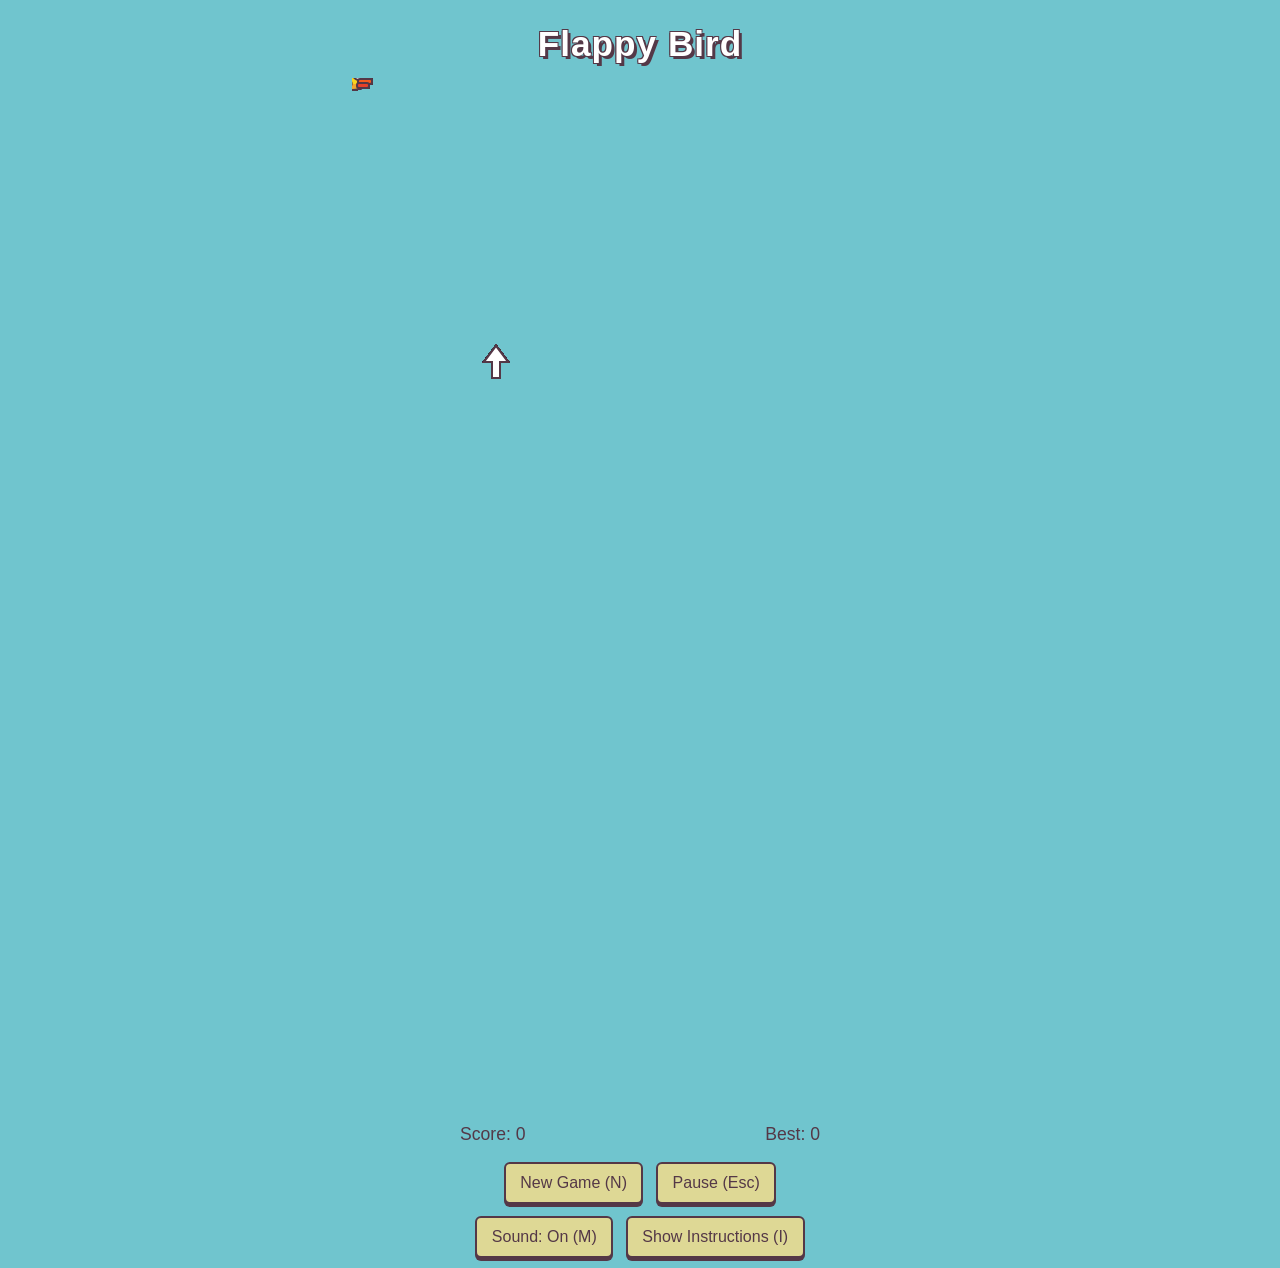
==== commit f174c644: "Flappy Bird: Esc pauses (not P), N and New Game (not R and Restart), key table instructions; mouse-o" ====
--- a/index.html
+++ b/index.html
@@ -3,18 +3,18 @@
 <head>
     <meta charset="UTF-8">
     <meta name="viewport" content="width=device-width, initial-scale=1.0">
-    <title>Tic-Tac-Toe</title>
-    <meta name="description" content="Noughts and crosses against a minimax bot, drawn in pencil on notebook paper. Three levels; on Hard, a draw is the best you can do.">
-    <meta name="theme-color" content="#e9e4d8">
+    <title>Flappy Bird</title>
+    <meta name="description" content="Flap through the gaps between the pipes, as far as you can: the classic one-button game, in the original's style.">
+    <meta name="theme-color" content="#4ec0ca">
     <meta property="og:type" content="website">
     <meta property="og:site_name" content="DanyilT Games">
-    <meta property="og:title" content="Tic-Tac-Toe">
-    <meta property="og:description" content="Noughts and crosses against a minimax bot, drawn in pencil on notebook paper. Three levels; on Hard, a draw is the best you can do.">
-    <meta property="og:url" content="https://tic-tac-toe.dt-games.pages.dev/">
-    <meta property="og:image" content="https://tic-tac-toe.dt-games.pages.dev/img/desktop-screenshot.png">
+    <meta property="og:title" content="Flappy Bird">
+    <meta property="og:description" content="Flap through the gaps between the pipes, as far as you can: the classic one-button game, in the original's style.">
+    <meta property="og:url" content="https://flappy-bird.dt-games.pages.dev/">
+    <meta property="og:image" content="https://flappy-bird.dt-games.pages.dev/img/desktop-screenshot.png">
     <meta property="og:image:width" content="1440">
     <meta property="og:image:height" content="900">
-    <meta property="og:image:alt" content="Tic-Tac-Toe: a game in pencil on a sheet of notebook paper, on a computer">
+    <meta property="og:image:alt" content="Flappy Bird: the bird between green pipes, over the city, on a computer">
     <meta name="twitter:card" content="summary_large_image">
     <link rel="icon" href="img/icon-32.png" sizes="32x32" type="image/png">
     <link rel="icon" href="img/icon.svg" type="image/svg+xml">
@@ -22,88 +22,49 @@
     <link rel="stylesheet" href="css/page.css">
     <link rel="stylesheet" href="css/game.css">
     <!-- GameHub support, before the game's own scripts: saves, the frame view, and centring the play area -->
-    <script src="js/gamehub.js" data-game="tic-tac-toe"></script>
+    <script src="js/gamehub.js" data-game="flappy-bird"></script>
 </head>
 <body>
-<main class="sheet">
-    <h1>Tic-Tac-Toe</h1>
-    <fieldset class="levels">
-        <legend>Level:</legend>
-        <label><input type="radio" name="level" value="easy"><span>Easy</span></label>
-        <label><input type="radio" name="level" value="medium"><span>Medium</span></label>
-        <label><input type="radio" name="level" value="hard"><span>Hard</span></label>
-    </fieldset>
-    <div class="score">
-        <p>You (<span id="your-mark">X</span>): <b id="your-points">0</b></p>
-        <p id="round">Round 1 of 5</p>
-        <p>Bot (<span id="bot-mark">O</span>): <b id="bot-points">0</b></p>
+<main class="game-container">
+    <h1>Flappy Bird</h1>
+    <canvas id="game" width="576" height="1024" data-play-area role="img" aria-label="The Flappy Bird game: press Space or tap to flap"></canvas>
+    <div class="score-container">
+        <p>Score: <span id="score">0</span></p>
+        <p>Best: <span id="highScore">0</span></p>
     </div>
-    <ol class="rounds" aria-label="The rounds">
-        <li></li>
-        <li></li>
-        <li></li>
-        <li></li>
-        <li></li>
-    </ol>
-    <div class="board" data-play-area>
-        <!-- The pencil drawings (js/tic-tac-toe.js): the grid, the marks, and the line through three in a row -->
-        <svg id="drawing" viewBox="0 0 300 300" aria-hidden="true">
-            <defs>
-                <!-- A pencil's grain: the strokes' edges roughened a little -->
-                <filter id="pencil" x="-5%" y="-5%" width="110%" height="110%">
-                    <feTurbulence type="fractalNoise" baseFrequency="0.9" numOctaves="2" seed="3" result="grain"/>
-                    <feDisplacementMap in="SourceGraphic" in2="grain" scale="2.4"/>
-                </filter>
-            </defs>
-            <g filter="url(#pencil)">
-                <g class="grid"></g>
-                <g class="marks"></g>
-            </g>
-        </svg>
-        <div class="cells" role="group" aria-label="The board">
-            <button class="cell" type="button" aria-label="Row 1, column 1: empty"></button>
-            <button class="cell" type="button" aria-label="Row 1, column 2: empty"></button>
-            <button class="cell" type="button" aria-label="Row 1, column 3: empty"></button>
-            <button class="cell" type="button" aria-label="Row 2, column 1: empty"></button>
-            <button class="cell" type="button" aria-label="Row 2, column 2: empty"></button>
-            <button class="cell" type="button" aria-label="Row 2, column 3: empty"></button>
-            <button class="cell" type="button" aria-label="Row 3, column 1: empty"></button>
-            <button class="cell" type="button" aria-label="Row 3, column 2: empty"></button>
-            <button class="cell" type="button" aria-label="Row 3, column 3: empty"></button>
-        </div>
-    </div>
-    <p id="status" role="status">Loading…</p>
     <div class="controls">
-        <button id="new-match" type="button">New match (n)</button>
-        <button id="instructions-button" type="button">Instructions (i)</button>
+        <button id="restartBtn">New Game (N)</button>
+        <button id="pauseBtn">Pause (Esc)</button>
+        <button id="soundBtn" aria-pressed="true">Sound: On (M)</button>
+        <button id="showInstructionsBtn">Show Instructions (I)</button>
     </div>
     <aside class="instructions">
-        <h2>How to Play:</h2>
-        <p>Get three of your marks in a row (across, down or corner to corner) before the bot does.</p>
-        <p>A match is 5 rounds. X always goes first: you're X in rounds 1, 3 and 5, and O in rounds 2 and 4.</p>
-        <p>A round won is 2 points, a draw 1. Most points after 5 rounds wins the match.</p>
-        <p>Easy and Medium slip up now and then. Hard never does: a draw is the best you can get there.</p>
-        <hr>
-        <!-- The controls, lined up: the keys (or the mouse) on the left, what they do on the right -->
+        <h2>How to Play</h2>
+        <p>Flap through the gaps between the pipes: each flap lifts the bird, and it falls in between. Each pipe you pass is a point. Don't touch a pipe or the ground!</p>
+        <p>Medals: bronze from 10 points, silver from 20, gold from 30, platinum from 40.</p>
+        <!-- The controls, lined up: the keys (or the mouse and touch) on the left, what they do on the right -->
         <table class="keys">
-            <tr><td><b>Click</b> a square</td><td>Play there (or tap it)</td></tr>
-            <tr><td><kbd>1</kbd> … <kbd>9</kbd></td><td>Play a square: 1 is the top left, 9 the bottom right</td></tr>
-            <tr><td><kbd>↑</kbd> <kbd>←</kbd> <kbd>↓</kbd> <kbd>→</kbd></td><td>Move between the squares</td></tr>
-            <tr><td><kbd>Enter</kbd></td><td>Play the square</td></tr>
-            <tr><td><kbd>N</kbd></td><td>New match</td></tr>
-            <tr><td><kbd>E</kbd> <kbd>M</kbd> <kbd>H</kbd></td><td>Level: Easy, Medium or Hard</td></tr>
+            <tr><th colspan="2">Keys</th></tr>
+            <tr><td><kbd>Space</kbd> <kbd>↑</kbd> <kbd>W</kbd></td><td>Flap</td></tr>
+            <tr><td><kbd>Esc</kbd></td><td>Pause or resume</td></tr>
+            <tr><td><kbd>N</kbd></td><td>New game</td></tr>
+            <tr><td><kbd>M</kbd></td><td>Sound on or off</td></tr>
             <tr><td><kbd>I</kbd></td><td>Show or hide these instructions</td></tr>
+            <tr><th colspan="2">Mouse and touch</th></tr>
+            <tr><td><b>Click</b> or <b>tap</b></td><td>Flap</td></tr>
+            <tr><td>The <b>pause button</b></td><td>Pause or resume (at the top left)</td></tr>
         </table>
+        <p>A flap starts a game, and carries on a paused one. A paused game is saved: close the page, and it carries on next time.</p>
     </aside>
     <!-- JavaScript for this page -->
     <script src="js/buttons-handler.js"></script>
     <script src="js/extend-controls.js"></script>
 </main>
-<footer style="display: none">&copy; Dany | TicTacToe | 2026 <hr> <a href="https://github.com/DanyilT/dt-games/tree/tic-tac-toe">source code</a></footer>
-<!-- Tic-Tac-Toe Game Code -->
+<footer style="display: none">&copy; Dany | FlappyBird | 2026 <hr> <a href="https://github.com/DanyilT/dt-games/tree/flappy-bird">source code</a></footer>
+<!-- Flappy Bird Code -->
 <script src="js/storage.js"></script>
 <script src="js/rules.js"></script>
-<script src="js/tic-tac-toe.js"></script>
+<script src="js/flappy-bird.js"></script>
 <!-- Very important script -->
 <script src="js/qwerty.js"></script>
 </body>
--- a/css/page.css
+++ b/css/page.css
@@ -1,322 +1,159 @@
-/* The page around the game: the desk, the sheet of notebook paper and its handwriting, the level, the score, the
-   buttons and the instructions (and GameHub's frame view) */
+/* The page around the game: the layout, the title, the score, the buttons and the instructions (and GameHub's frame
+   view) */
 
-/* The handwriting */
-@import url('https://fonts.googleapis.com/css2?family=Gochi+Hand&display=swap');
-
-:root {
-    --desk: #e9e4d8;
-    --paper: #fffdf6;
-    --rule: #c3d7ea; /* The ruled lines */
-    --margin: #eaa5a5; /* The red margin line */
-    --pencil: #3f3f42;
-    --line: 32px; /* From one ruled line to the next: the text sits on them */
+body {
+    font-family: 'Pixelify Sans', Arial, sans-serif;
+    display: flex;
+    justify-content: center;
+    align-items: center;
+    min-height: 100vh;
+    margin: 0;
+    background-color: #70c5ce;
+    color: #543847;
 }
 
-* {
-    box-sizing: border-box;
-}
-
-body {
-    display: flex;
-    justify-content: center;
-    align-items: flex-start;
-    min-height: 100vh;
-    margin: 0;
-    padding: 24px 12px;
-    background-color: var(--desk);
-    color: var(--pencil);
-    font-family: 'Gochi Hand', 'Comic Sans MS', cursive;
-    font-size: 20px;
-    line-height: var(--line);
-}
-
-/* The sheet: ruled in blue, a red margin, three punched holes, a little shadow on the desk */
-.sheet {
-    position: relative;
-    width: 100%;
-    max-width: 480px;
-    padding: var(--line) 24px var(--line) 64px;
-    background-color: var(--paper);
-    background-image:
-        linear-gradient(90deg, transparent 46px, var(--margin) 46px, var(--margin) 48px, transparent 48px),
-        repeating-linear-gradient(transparent 0, transparent calc(var(--line) - 1px), var(--rule) calc(var(--line) - 1px), var(--rule) var(--line));
-    border-radius: 3px 3px 6px 6px;
-    box-shadow: 0 1px 1px rgba(0, 0, 0, 0.12), 0 10px 30px rgba(0, 0, 0, 0.12);
-}
-
-.sheet::before {
-    content: '';
-    position: absolute;
-    top: 0;
-    bottom: 0;
-    left: 14px;
-    width: 18px;
-    background:
-        radial-gradient(circle, var(--desk) 7px, rgba(0, 0, 0, 0.1) 8px, transparent 9px) 0 18% / 18px 18px no-repeat,
-        radial-gradient(circle, var(--desk) 7px, rgba(0, 0, 0, 0.1) 8px, transparent 9px) 0 50% / 18px 18px no-repeat,
-        radial-gradient(circle, var(--desk) 7px, rgba(0, 0, 0, 0.1) 8px, transparent 9px) 0 82% / 18px 18px no-repeat;
+.game-container {
+    text-align: center;
+    padding: 10px;
 }
 
 h1 {
-    margin: 0 0 calc(var(--line) / 2);
-    font-size: 2.3em;
-    font-weight: normal;
-    line-height: calc(var(--line) * 2);
-    text-decoration: underline wavy rgba(63, 63, 66, 0.55) 1.5px;
-    text-underline-offset: 8px;
+    margin: 0.4em 0;
+    color: #fff;
+    font-size: 2.2em;
+    letter-spacing: 1px;
+    text-shadow: 3px 3px 0 #543847, -1px -1px 0 #543847, 1px -1px 0 #543847, -1px 1px 0 #543847;
 }
 
-/* The level: the one picked is circled */
-.levels {
+.score-container {
     display: flex;
-    flex-wrap: wrap;
-    gap: 0 0.4em;
-    margin: 0;
-    padding: 0;
-    border: none;
+    justify-content: space-between;
+    max-width: 360px;
+    margin: 1em auto;
+    font-size: 1.1em;
 }
 
-.levels legend {
-    float: left;
-    margin-right: 0.3em;
-    padding: 0;
-}
-
-.levels label {
-    position: relative;
-    cursor: pointer;
-}
-
-.levels input {
-    position: absolute;
-    opacity: 0;
-}
-
-.levels span {
-    padding: 0 0.45em;
-    border: 2px solid transparent;
-}
-
-.levels input:checked + span {
-    border-color: var(--pencil);
-    border-radius: 52% 48% 55% 45% / 60% 52% 48% 40%; /* A ring drawn round the word: uneven, like a hand's */
-}
-
-.levels input:focus-visible + span {
-    outline: 2px dashed #7c9cc4;
-    outline-offset: 2px;
-}
-
-/* The score: each side's points and mark, and the round */
-.score {
-    display: flex;
-    justify-content: space-between;
-    flex-wrap: wrap;
-    gap: 0 1em;
-}
-
-.score p {
+.score-container p {
     margin: 0;
-}
-
-/* Each round's result, in a little box: W, D or L */
-.rounds {
-    display: flex;
-    gap: 8px;
-    margin: 0;
-    padding: 0;
-    list-style: none;
-}
-
-.rounds li {
-    width: 34px;
-    height: 26px;
-    margin-top: 3px;
-    line-height: 24px;
-    text-align: center;
-    border: 2px solid rgba(63, 63, 66, 0.6);
-    border-radius: 255px 15px 225px 15px / 15px 225px 15px 255px;
-}
-
-.rounds li.won {
-    border-color: var(--pencil);
-    font-weight: bold;
-}
-
-/* What's going on, under the board */
-#status {
-    min-height: calc(var(--line) * 2);
-    margin: 0;
-    text-align: center;
 }
 
 .controls {
     display: flex;
+    justify-content: center;
     flex-wrap: wrap;
-    justify-content: center;
-    gap: 0.6em;
+    gap: 0.8em;
+    max-width: 380px;
+    margin: 0 auto;
 }
 
 button {
-    font: inherit;
-    color: inherit;
-}
-
-.controls button {
-    padding: 0 0.8em;
-    line-height: calc(var(--line) - 4px);
-    background-color: transparent;
-    border: 2px solid var(--pencil);
-    border-radius: 255px 15px 225px 15px / 15px 225px 15px 255px;
+    padding: 0.6em 0.9em;
+    font-family: inherit;
+    font-size: 1em;
+    color: #543847;
+    background-color: #ded895;
+    border: 2px solid #543847;
+    border-radius: 6px;
+    box-shadow: 0 3px 0 #543847;
     cursor: pointer;
 }
 
-/* Shaded under the mouse (only with a mouse: on a touch screen it would stay shaded after a tap), darker while
-   pressed */
+/* Lighter under the mouse (only with a mouse: on a touch screen it would stay light after a tap); pressed, it goes
+   down */
 @media (hover: hover) {
-    .controls button:hover {
-        background-color: rgba(63, 63, 66, 0.06);
+    button:hover {
+        background-color: #f5f0c4;
     }
 }
 
-.controls button:active {
-    background-color: rgba(63, 63, 66, 0.12);
+button:active {
+    transform: translateY(2px);
+    box-shadow: 0 1px 0 #543847;
 }
 
 .instructions {
-    margin-top: var(--line);
-    font-size: 0.85em;
+    max-width: 360px;
+    margin: 20px auto;
+    padding: 1em;
+    text-align: left;
+    font-size: 0.9em;
+    background-color: #ded895;
+    border: 2px solid #543847;
+    border-radius: 6px;
 }
 
 .instructions h2 {
-    margin: 0;
+    margin-top: 0;
     font-size: 1.2em;
-    font-weight: normal;
-    text-decoration: underline;
 }
 
 .instructions p {
-    margin: 0;
+    margin: 0.5em 0;
 }
 
-.instructions hr {
-    border: none;
-    border-top: 1.5px dashed rgba(63, 63, 66, 0.5);
-}
-
-/* The controls, lined up in a table with no lines (each row on a ruled line): the keys (or the mouse) on the left, what
-   they do on the right */
+/* The controls, lined up in a table with no lines: the keys (or the mouse and touch) on the left, what they do on the
+   right */
 .keys {
     border-collapse: collapse;
 }
 
+.keys th {
+    padding: 0.8em 0 0.3em;
+    text-align: left;
+}
+
 .keys td {
-    padding: 0;
+    padding: 4px 0 3px;
     vertical-align: baseline;
 }
 
 .keys td:first-child {
-    padding-right: 1em;
+    padding-right: 1.5em;
     white-space: nowrap;
 }
 
-/* A key: drawn round in pencil */
+/* A key: like the buttons, in the game's sand and brown */
 .instructions kbd {
     display: inline-block;
-    min-width: 1.3em;
-    padding: 0 5px;
-    border: 1.5px solid var(--pencil);
-    border-radius: 5px 3px 6px 4px;
-    font: inherit;
-    line-height: 1.25;
+    min-width: 1.2em;
+    padding: 1px 6px;
+    border: 2px solid #543847;
+    border-radius: 5px;
+    background-color: #f5f0c4;
+    box-shadow: 0 2px 0 #543847;
+    color: #543847;
+    font-family: inherit;
+    font-size: 0.95em;
+    font-weight: bold;
     text-align: center;
 }
 
-/* A phone: a narrower margin, and a little smaller writing, so the board has the room */
-@media (max-width: 420px) {
-    body {
-        padding: 12px 8px;
-        font-size: 18px;
-    }
-
-    .sheet {
-        padding: var(--line) 14px var(--line) 52px;
-        background-image:
-            linear-gradient(90deg, transparent 36px, var(--margin) 36px, var(--margin) 38px, transparent 38px),
-            repeating-linear-gradient(transparent 0, transparent calc(var(--line) - 1px), var(--rule) calc(var(--line) - 1px), var(--rule) var(--line));
-    }
-
-    .sheet::before {
-        left: 8px;
-    }
+/* The Easter egg (js/qwerty.js): the page at night too, its writing light */
+.qwerty body {
+    background-color: #00525a;
+    color: #eafaf3;
 }
 
-/* The Easter egg (js/qwerty.js): crayons, on squared paper */
-.crayons {
-    --x: #d94a3d;
-    --o: #2f6fd1;
-    --grid: #3d9a4f;
-    --strike: #e3a21a;
+/* GameHub's frame view (js/gamehub.js sets data-gamehub-view on <html>): the canvas only, as big as the frame allows (in
+   the frame, vw and vh are the frame's), in the middle, on the sky's colour; the frame's sizes in GameHub's games table
+   decide how big. A click or a tap on it flaps, and the pause button is on it. */
+[data-gamehub-view="frame"] body {
+    min-height: 100vh;
+    background-color: #4ec0ca;
 }
 
-.crayons .sheet {
-    background-image:
-        repeating-linear-gradient(90deg, transparent 0, transparent 15px, #d6e4f0 15px, #d6e4f0 16px),
-        repeating-linear-gradient(transparent 0, transparent 15px, #d6e4f0 15px, #d6e4f0 16px);
+[data-gamehub-view="frame"] .game-container {
+    padding: 0;
 }
 
-/* GameHub's frame view (js/gamehub.js sets data-gamehub-view on <html>): the level, the score, the board, what's going
-   on and New match, with no title or instructions, on a sheet exactly as tall as the frame (in the frame, vw and vh are
-   the frame's). The board takes whatever room the rest leaves, as the biggest square that fits, so everything fits a
-   frame of any size; in a frame much wider than tall, the sheet keeps a page's shape, in the middle of the desk. */
-[data-gamehub-view="frame"] body {
-    padding: 0;
-    font-size: 18px;
-}
-
-[data-gamehub-view="frame"] .sheet {
-    display: flex;
-    flex-direction: column;
-    width: min(100%, calc(100vh * 0.9));
-    max-width: none;
-    height: 100vh;
-    padding: 4px 12px 8px 52px;
-    border-radius: 0;
-    box-shadow: none;
-    background-image:
-        linear-gradient(90deg, transparent 36px, var(--margin) 36px, var(--margin) 38px, transparent 38px),
-        repeating-linear-gradient(transparent 0, transparent calc(var(--line) - 1px), var(--rule) calc(var(--line) - 1px), var(--rule) var(--line));
-}
-
-[data-gamehub-view="frame"] .sheet::before {
-    left: 8px;
-}
-
-[data-gamehub-view="frame"] h1,
-[data-gamehub-view="frame"] .instructions,
-[data-gamehub-view="frame"] #instructions-button {
+[data-gamehub-view="frame"] .game-container > :not(canvas) {
     display: none;
 }
 
-/* Everything at its own height, but the board: it gets the rest */
-[data-gamehub-view="frame"] .sheet > * {
-    flex: none;
+[data-gamehub-view="frame"] canvas {
+    box-sizing: border-box;
+    width: min(100vw, calc(100vh * 288 / 512));
+    max-width: none;
+    border: none;
+    border-radius: 0;
 }
-
-[data-gamehub-view="frame"] .board {
-    flex: 1 1 0;
-    width: 100%;
-    min-height: 0;
-    margin: 4px 0;
-    aspect-ratio: auto;
-    container-type: size; /* The drawing and its squares (below) are sized by the board's room */
-}
-
-/* The drawing and its squares: the biggest square the board's room holds, in its middle */
-[data-gamehub-view="frame"] #drawing,
-[data-gamehub-view="frame"] .cells {
-    width: min(100cqw, 100cqh);
-    height: min(100cqw, 100cqh);
-    margin: auto;
-}
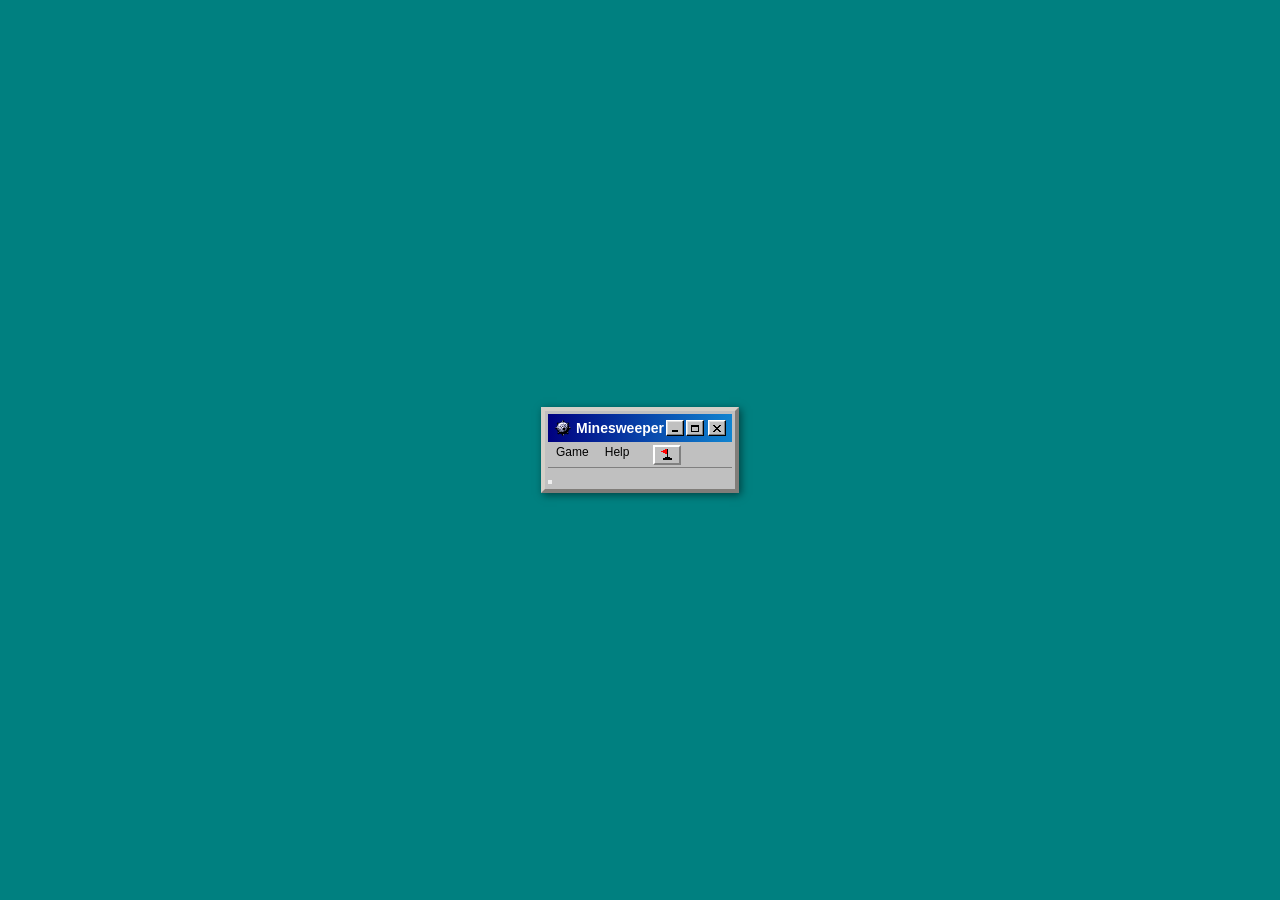
==== commit 818f8f79: "Minesweeper: sounds (Game › Sound), N for a new game, Esc opens the Game menu, key table instruction" ====
--- a/index.html
+++ b/index.html
@@ -3,68 +3,116 @@
 <head>
     <meta charset="UTF-8">
     <meta name="viewport" content="width=device-width, initial-scale=1.0">
-    <title>Flappy Bird</title>
-    <meta name="description" content="Flap through the gaps between the pipes, as far as you can: the classic one-button game, in the original's style.">
-    <meta name="theme-color" content="#4ec0ca">
+    <title>Minesweeper</title>
+    <meta name="description" content="Test your logic and luck in this classic minesweeper game. Clear the board without hitting any mines.">
+    <meta name="theme-color" content="#008080">
     <meta property="og:type" content="website">
     <meta property="og:site_name" content="DanyilT Games">
-    <meta property="og:title" content="Flappy Bird">
-    <meta property="og:description" content="Flap through the gaps between the pipes, as far as you can: the classic one-button game, in the original's style.">
-    <meta property="og:url" content="https://flappy-bird.dt-games.pages.dev/">
-    <meta property="og:image" content="https://flappy-bird.dt-games.pages.dev/img/desktop-screenshot.png">
+    <meta property="og:title" content="Minesweeper">
+    <meta property="og:description" content="Test your logic and luck in this classic minesweeper game. Clear the board without hitting any mines.">
+    <meta property="og:url" content="https://minesweeper.dt-games.pages.dev/">
+    <meta property="og:image" content="https://minesweeper.dt-games.pages.dev/img/desktop-screenshot.png">
     <meta property="og:image:width" content="1440">
     <meta property="og:image:height" content="900">
-    <meta property="og:image:alt" content="Flappy Bird: the bird between green pipes, over the city, on a computer">
+    <meta property="og:image:alt" content="Minesweeper: a classic Windows Minesweeper window on a teal desktop">
     <meta name="twitter:card" content="summary_large_image">
-    <link rel="icon" href="img/icon-32.png" sizes="32x32" type="image/png">
-    <link rel="icon" href="img/icon.svg" type="image/svg+xml">
-    <link rel="apple-touch-icon" href="img/apple-touch-icon.png">
+    <link rel="icon" href="img/icons/mine.svg">
     <link rel="stylesheet" href="css/page.css">
     <link rel="stylesheet" href="css/game.css">
     <!-- GameHub support, before the game's own scripts: saves, the frame view, and centring the play area -->
-    <script src="js/gamehub.js" data-game="flappy-bird"></script>
+    <script src="js/gamehub.js" data-game="minesweeper"></script>
 </head>
 <body>
 <main class="game-container">
-    <h1>Flappy Bird</h1>
-    <canvas id="game" width="576" height="1024" data-play-area role="img" aria-label="The Flappy Bird game: press Space or tap to flap"></canvas>
-    <div class="score-container">
-        <p>Score: <span id="score">0</span></p>
-        <p>Best: <span id="highScore">0</span></p>
+    <div class="window-title-bar">
+        <div class="title">
+            <img src="img/icons/mine.svg" alt="Minesweeper Icon">
+            <h1 style="all: unset;">Minesweeper</h1>
+        </div>
+        <div class="window-controls">
+            <!-- Full screen on or off (js/buttons-handler.js) -->
+            <div class="window-button minimize" role="button" tabindex="0" aria-label="Leave full screen">_</div>
+            <div class="window-button maximize" role="button" tabindex="0" aria-label="Full screen on or off">□</div>
+            <div class="window-button close" role="button" tabindex="0" aria-label="Leave full screen">×</div>
+        </div>
     </div>
-    <div class="controls">
-        <button id="restartBtn">New Game (N)</button>
-        <button id="pauseBtn">Pause (Esc)</button>
-        <button id="soundBtn" aria-pressed="true">Sound: On (M)</button>
-        <button id="showInstructionsBtn">Show Instructions (I)</button>
+    <div class="game-area">
+        <div class="menu-bar">
+            <!-- The menus open on hover, and by a click, a tap or the keyboard (js/buttons-handler.js) -->
+            <div class="menu-item">
+                <span class="menu-title" role="button" tabindex="0" aria-haspopup="menu" aria-expanded="false" aria-controls="game-menu">Game</span>
+                <div class="menu-dropdown" id="game-menu" role="menu" aria-label="Game">
+                    <div class="menu-option" role="menuitem" tabindex="-1" onclick="document.getElementById('reset-button').click()">New Game (N)</div>
+                    <div class="menu-separator" role="separator"></div>
+                    <div class="menu-option difficulty-option" role="menuitemradio" tabindex="-1" aria-checked="false" data-level="beginner">Beginner</div>
+                    <div class="menu-option difficulty-option" role="menuitemradio" tabindex="-1" aria-checked="false" data-level="intermediate">Intermediate</div>
+                    <div class="menu-option difficulty-option" role="menuitemradio" tabindex="-1" aria-checked="false" data-level="expert">Expert</div>
+                    <div class="menu-separator" role="separator"></div>
+                    <div class="menu-option selected" role="menuitemcheckbox" tabindex="-1" aria-checked="true" id="sound-option">Sound</div>
+                    <div class="menu-separator" role="separator"></div>
+                    <div class="menu-option" role="menuitem" tabindex="-1" id="exit-game">Exit</div>
+                </div>
+            </div>
+            <div class="menu-item">
+                <span class="menu-title" role="button" tabindex="0" aria-haspopup="menu" aria-expanded="false" aria-controls="help-menu">Help</span>
+                <div class="menu-dropdown" id="help-menu" role="menu" aria-label="Help">
+                    <div class="menu-option" role="menuitem" tabindex="-1" id="instructions-button">Instructions (I)</div>
+                    <div class="menu-option" role="menuitem" tabindex="-1" id="about-button">About Minesweeper</div>
+                </div>
+            </div>
+            <div class="controls">
+                <!-- Flag mode: pressed in, a click or a tap flags instead of opening (js/extend-controls.js) -->
+                <button id="mode-toggle" title="Flag mode (M): a click or a tap flags" aria-label="Flag mode" aria-pressed="false"></button>
+            </div>
+        </div>
+        <div class="header">
+            <!-- The counter and the timer show red LED digits, and the face how the game is going (js/minesweeper.js) -->
+            <div class="mine-counter" role="status" aria-label="Mines left"></div>
+            <button id="reset-button" aria-label="New game" data-face="smile"></button>
+            <div class="timer" role="timer" aria-label="Time"></div>
+        </div>
+        <div id="game-board" data-play-area aria-label="The board"></div>
     </div>
-    <aside class="instructions">
-        <h2>How to Play</h2>
-        <p>Flap through the gaps between the pipes: each flap lifts the bird, and it falls in between. Each pipe you pass is a point. Don't touch a pipe or the ground!</p>
-        <p>Medals: bronze from 10 points, silver from 20, gold from 30, platinum from 40.</p>
-        <!-- The controls, lined up: the keys (or the mouse and touch) on the left, what they do on the right -->
-        <table class="keys">
-            <tr><th colspan="2">Keys</th></tr>
-            <tr><td><kbd>Space</kbd> <kbd>↑</kbd> <kbd>W</kbd></td><td>Flap</td></tr>
-            <tr><td><kbd>Esc</kbd></td><td>Pause or resume</td></tr>
-            <tr><td><kbd>N</kbd></td><td>New game</td></tr>
-            <tr><td><kbd>M</kbd></td><td>Sound on or off</td></tr>
-            <tr><td><kbd>I</kbd></td><td>Show or hide these instructions</td></tr>
-            <tr><th colspan="2">Mouse and touch</th></tr>
-            <tr><td><b>Click</b> or <b>tap</b></td><td>Flap</td></tr>
-            <tr><td>The <b>pause button</b></td><td>Pause or resume (at the top left)</td></tr>
-        </table>
-        <p>A flap starts a game, and carries on a paused one. A paused game is saved: close the page, and it carries on next time.</p>
-    </aside>
     <!-- JavaScript for this page -->
     <script src="js/buttons-handler.js"></script>
     <script src="js/extend-controls.js"></script>
 </main>
-<footer style="display: none">&copy; Dany | FlappyBird | 2026 <hr> <a href="https://github.com/DanyilT/dt-games/tree/flappy-bird">source code</a></footer>
-<!-- Flappy Bird Code -->
+<div class="instructions">
+    <h2>How to Play Minesweeper</h2>
+    <p>Open every cell that doesn't hide a mine.</p>
+    <!-- The controls, lined up: the mouse, the touch and the keys on the left, what they do on the right -->
+    <table class="keys">
+        <tr><th colspan="2">Mouse</th></tr>
+        <tr><td><b>Left-click</b></td><td>Open a cell</td></tr>
+        <tr><td><b>Right-click</b></td><td>Place or take off a flag</td></tr>
+        <tr><td><b>Click</b> a number</td><td>Open the cells round it, once its mines are flagged</td></tr>
+        <tr><th colspan="2">Touch</th></tr>
+        <tr><td><b>Tap</b></td><td>Open a cell (or flag it, in flag mode)</td></tr>
+        <tr><td><b>Long-tap</b></td><td>Flag a cell (or open it, in flag mode)</td></tr>
+        <tr><td>The <b>flag button</b></td><td>Flag mode on or off (it's next to Help)</td></tr>
+        <tr><th colspan="2">Keyboard</th></tr>
+        <tr><td><kbd>↑</kbd> <kbd>←</kbd> <kbd>↓</kbd> <kbd>→</kbd></td><td>Move the selection</td></tr>
+        <tr><td><kbd>Space</kbd></td><td>Open the selected cell</td></tr>
+        <tr><td><kbd>Shift</kbd> + <kbd>Space</kbd></td><td>Flag the selected cell</td></tr>
+        <tr><td><kbd>N</kbd></td><td>New game</td></tr>
+        <tr><td><kbd>M</kbd></td><td>Flag mode on or off</td></tr>
+        <tr><td><kbd>1</kbd> <kbd>2</kbd> <kbd>3</kbd></td><td>Beginner, Intermediate, Expert</td></tr>
+        <tr><td><kbd>I</kbd></td><td>Show or hide these instructions</td></tr>
+        <tr><td><kbd>Esc</kbd></td><td>The Game menu (or close a dialog, or a menu)</td></tr>
+        <tr><td><kbd>Tab</kbd> <kbd>Enter</kbd></td><td>The Game and Help menus: <kbd>Tab</kbd> to one, <kbd>Enter</kbd> to open it, the arrows to choose, <kbd>Enter</kbd> to pick</td></tr>
+    </table>
+    <h3>Tips</h3>
+    <ul>
+        <li>A number tells you how many mines are in the cells round it.</li>
+        <li>Flag the cells you're sure hide a mine.</li>
+        <li>The counter at the top left shows the mines, less your flags.</li>
+    </ul>
+</div>
+<footer style="display: none">&copy; Dany | Minesweeper | 2025-2026 <hr> <a href="https://github.com/DanyilT/dt-games/tree/minesweeper" target="_blank" rel="noopener">source code</a></footer>
+<!-- Minesweeper Code -->
 <script src="js/storage.js"></script>
 <script src="js/rules.js"></script>
-<script src="js/flappy-bird.js"></script>
+<script src="js/minesweeper.js"></script>
 <!-- Very important script -->
 <script src="js/qwerty.js"></script>
 </body>
--- a/css/page.css
+++ b/css/page.css
@@ -1,159 +1,426 @@
-/* The page around the game: the layout, the title, the score, the buttons and the instructions (and GameHub's frame
+/* The page around the game: the window, its title bar and menus, the dialogs and the instructions (and GameHub's frame
    view) */
 
+* {
+    margin: 0;
+    padding: 0;
+    user-select: none;
+    font-family: 'MS Sans Serif', 'Tahoma', 'Arial', sans-serif;
+}
+
 body {
-    font-family: 'Pixelify Sans', Arial, sans-serif;
+    background-color: #008080; /* Classic Windows teal background */
     display: flex;
     justify-content: center;
     align-items: center;
-    min-height: 100vh;
-    margin: 0;
-    background-color: #70c5ce;
-    color: #543847;
-}
-
+    min-height: 100dvh;
+    padding: 10px;
+    box-sizing: border-box;
+}
+
+/* The window fits the page: its parts keep their size, and the board takes the room left, and scrolls (css/game.css) */
 .game-container {
-    text-align: center;
-    padding: 10px;
-}
-
-h1 {
-    margin: 0.4em 0;
-    color: #fff;
-    font-size: 2.2em;
-    letter-spacing: 1px;
-    text-shadow: 3px 3px 0 #543847, -1px -1px 0 #543847, 1px -1px 0 #543847, -1px 1px 0 #543847;
-}
-
-.score-container {
+    display: flex;
+    flex-direction: column;
+    box-sizing: border-box; /* The limits below include the window's border */
+    min-width: 0;
+    max-width: 100%;
+    max-height: calc(100vh - 20px); /* The page's height, less the body's padding (in browsers without dvh) */
+    max-height: calc(100dvh - 20px);
+    overflow: auto;
+    background-color: #c0c0c0;
+    border: 4px outset #d4d0c8;
+    padding: 3px;
+    box-shadow: 2px 2px 8px rgba(0, 0, 0, 0.5);
+}
+
+.game-area {
+    display: flex;
+    flex-direction: column;
+    min-height: 0;
+    max-width: 100%;
+    overflow: hidden;
+}
+
+/* What's there for screen readers only: the counters' numbers (js/minesweeper.js showLed()) */
+.sr-only {
+    position: absolute;
+    width: 1px;
+    height: 1px;
+    overflow: hidden;
+    clip-path: inset(50%);
+    white-space: nowrap;
+}
+
+/* Windows 98 title bar: navy fading to blue */
+.window-title-bar {
+    background-color: #000080; /* Windows blue */
+    background-image: linear-gradient(90deg, #000080, #1084d0);
+    color: white;
+    padding: 5px 6px;
+    font-weight: bold;
+    font-size: 14px;
     display: flex;
     justify-content: space-between;
-    max-width: 360px;
-    margin: 1em auto;
-    font-size: 1.1em;
-}
-
-.score-container p {
+    align-items: center;
+
+    .title {
+        display: flex;
+        gap: 4px;
+        align-items: center;
+    }
+
+    .title img {
+        height: 18px;
+        transition: scale 10s;
+    }
+
+    .title img:hover {
+        scale: 1000%;
+    }
+
+    .window-controls {
+        display: flex;
+
+        /* Raised, with a pixel glyph (img/icons/window-*.svg): the _ □ × in the markup is for reading only */
+        .window-button {
+            box-sizing: border-box;
+            width: 18px;
+            height: 16px;
+            background: #c0c0c0 center / 8px 7px no-repeat;
+            border: 1px solid;
+            border-color: #fff #000 #000 #fff;
+            box-shadow: inset -1px -1px #808080, inset 1px 1px #dfdfdf;
+            margin-left: 2px;
+            font-size: 0;
+        }
+
+        .window-button:active:not([aria-disabled="true"]) {
+            border-color: #000 #fff #fff #000;
+            box-shadow: inset 1px 1px #808080, inset -1px -1px #dfdfdf;
+            background-position: calc(50% + 1px) calc(50% + 1px);
+        }
+
+        .window-button.minimize {
+            background-image: url("../img/icons/window-minimize.svg");
+        }
+
+        .window-button.maximize {
+            background-image: url("../img/icons/window-maximize.svg");
+        }
+
+        .window-button.close {
+            margin-left: 4px; /* Close stands a little apart, as on Windows */
+            background-image: url("../img/icons/window-close.svg");
+        }
+
+        .window-button:hover:not([aria-disabled="true"]) {
+            cursor: pointer;
+        }
+
+        .window-button[aria-disabled="true"],
+        .window-button[aria-disabled="true"]:hover {
+            cursor: not-allowed;
+        }
+    }
+}
+
+/* Menu bar styling */
+.menu-bar {
+    display: flex;
+    background-color: #c0c0c0;
+    margin-top: 2px;
+    border-bottom: 1px solid #808080;
+    font-size: 12px;
+
+    .menu-item {
+        position: relative;
+        cursor: default;
+    }
+
+    /* The whole name opens the menu: a click, a tap, or Enter (js/buttons-handler.js) */
+    .menu-title {
+        display: block;
+        padding: 1px 8px;
+    }
+
+    .menu-title:focus-visible {
+        outline: 1px dotted currentColor;
+        outline-offset: -2px;
+    }
+
+    .menu-item:hover,
+    .menu-item.open {
+        background-color: #000080;
+        color: white;
+    }
+
+    /* Open: on hover with a mouse (a touch screen's taps would keep it open), or opened (.open) */
+    @media (hover: hover) {
+        .menu-item:hover .menu-dropdown {
+            display: block;
+        }
+    }
+
+    .menu-item.open .menu-dropdown {
+        display: block;
+    }
+
+    .menu-dropdown {
+        display: none;
+        position: absolute;
+        left: 0;
+        top: 100%;
+        background-color: #c0c0c0;
+        color: black; /* Not the open menu's white name */
+        border: 2px outset white;
+        box-shadow: 2px 2px 4px rgba(0, 0, 0, 0.2);
+        z-index: 100;
+        min-width: 150px;
+
+        .menu-option {
+            padding: 4px 14px;
+            font-size: 12px;
+
+            /* The wins on a level: a star and the count */
+            .win-badge {
+                display: inline-flex;
+                align-items: center;
+                gap: 3px;
+                margin-left: 6px;
+                font-weight: bold;
+            }
+
+            .win-badge::before {
+                content: '';
+                width: 11px;
+                height: 11px;
+                background: url("../img/icons/star.svg") center / contain no-repeat;
+            }
+        }
+
+        .menu-option:hover,
+        .menu-option:focus {
+            background-color: #000080;
+            color: white;
+            outline: none;
+        }
+
+        .menu-separator {
+            height: 1px;
+            background-color: #808080;
+            margin: 2px 1px;
+        }
+
+        .selected::before {
+            content: "✓";
+            margin-right: 4px;
+        }
+    }
+}
+
+.controls {
+    margin-left: 8px;
+    padding: 1px 8px;
+
+    /* The flag mode switch: a flag on a raised button, pressed in while flag mode is on */
+    #mode-toggle {
+        box-sizing: border-box;
+        width: 28px;
+        height: 20px;
+        background: #c0c0c0 url("../img/icons/flag.svg") center / 16px 16px no-repeat;
+        border: 2px solid;
+        border-color: #fff #808080 #808080 #fff;
+        cursor: pointer;
+    }
+
+    #mode-toggle[aria-pressed="true"] {
+        background-color: #dcdcdc;
+        border-color: #808080 #fff #fff #808080;
+        background-position: calc(50% + 1px) calc(50% + 1px);
+    }
+
+    #mode-toggle:active {
+        border-color: #808080 #fff #fff #808080;
+    }
+}
+
+/* Modal overlay: a <dialog> shown with showModal() (js/buttons-handler.js), over the whole page, without the browser's
+   own dialog box and backdrop */
+.modal-overlay {
+    display: none;
+    position: fixed;
+    top: 0;
+    left: 0;
+    box-sizing: border-box;
+    width: 100%;
+    height: 100%;
+    max-width: none;
+    max-height: none;
     margin: 0;
-}
-
-.controls {
-    display: flex;
+    border: none;
+    background-color: rgba(0, 0, 0, 0.5);
+    z-index: 1000;
+    align-items: flex-start;
     justify-content: center;
-    flex-wrap: wrap;
-    gap: 0.8em;
-    max-width: 380px;
-    margin: 0 auto;
-}
-
-button {
-    padding: 0.6em 0.9em;
-    font-family: inherit;
-    font-size: 1em;
-    color: #543847;
-    background-color: #ded895;
-    border: 2px solid #543847;
-    border-radius: 6px;
-    box-shadow: 0 3px 0 #543847;
-    cursor: pointer;
-}
-
-/* Lighter under the mouse (only with a mouse: on a touch screen it would stay light after a tap); pressed, it goes
-   down */
-@media (hover: hover) {
-    button:hover {
-        background-color: #f5f0c4;
-    }
-}
-
-button:active {
-    transform: translateY(2px);
-    box-shadow: 0 1px 0 #543847;
-}
-
-.instructions {
-    max-width: 360px;
-    margin: 20px auto;
-    padding: 1em;
-    text-align: left;
-    font-size: 0.9em;
-    background-color: #ded895;
-    border: 2px solid #543847;
-    border-radius: 6px;
-}
-
-.instructions h2 {
-    margin-top: 0;
-    font-size: 1.2em;
-}
-
-.instructions p {
-    margin: 0.5em 0;
-}
-
-/* The controls, lined up in a table with no lines: the keys (or the mouse and touch) on the left, what they do on the
-   right */
+    padding: 10vh 0 0;
+
+    &[open] {
+        display: flex;
+    }
+
+    /* Closed, even when dragging it gave it display: block (the close event that clears that comes a moment later) */
+    &:not([open]) {
+        display: none !important;
+    }
+
+    &::backdrop {
+        background-color: transparent;
+    }
+
+    /* Modal window */
+    .modal-window {
+        position: relative;
+        font-size: 12px;
+        background-color: #c0c0c0;
+        border: 3px outset #d4d0c8;
+        box-shadow: 3px 3px 10px rgba(0, 0, 0, 0.5);
+        min-width: 300px;
+        max-width: 80%;
+        margin: 5% auto;
+    }
+
+    /* Modal title bar */
+    .modal-title-icon {
+        height: 16px;
+        margin-right: 6px;
+    }
+
+    .modal-title {
+        display: flex;
+        align-items: center;
+    }
+
+    .modal-close {
+        background-color: #c0c0c0;
+        color: black;
+        border: 1px outset white;
+        width: 16px;
+        height: 14px;
+        font-size: 9px;
+        display: flex;
+        justify-content: center;
+        align-items: center;
+        cursor: pointer;
+    }
+
+    .modal-close:active {
+        border-style: inset;
+    }
+
+    /* Modal content */
+    .modal-content {
+        padding: 12px;
+        font-size: 12px;
+        overflow-y: auto;
+        max-height: 60vh;
+    }
+
+    /* Modal buttons */
+    .modal-buttons {
+        display: flex;
+        justify-content: center;
+        padding: 8px;
+        gap: 10px;
+    }
+
+    .modal-button {
+        background-color: #c0c0c0;
+        border: 2px outset #ffffff;
+        padding: 3px 12px;
+        font-size: 11px;
+        min-width: 70px;
+        cursor: pointer;
+    }
+
+    .modal-button:active {
+        border-style: inset;
+    }
+}
+
+/* The instructions (in the Help dialog): the controls lined up in a table with no lines, the mouse, the touch and the
+   keys on the left, what they do on the right */
+.modal-content h2 {
+    margin: 0 0 6px;
+    font-size: 14px;
+}
+
+.modal-content h3 {
+    margin: 12px 0 4px;
+    font-size: 12px;
+}
+
+.modal-content ul {
+    margin: 0;
+    padding-left: 18px;
+}
+
 .keys {
     border-collapse: collapse;
 }
 
 .keys th {
-    padding: 0.8em 0 0.3em;
+    padding: 10px 0 3px;
     text-align: left;
 }
 
 .keys td {
-    padding: 4px 0 3px;
+    padding: 3px 0;
     vertical-align: baseline;
 }
 
 .keys td:first-child {
-    padding-right: 1.5em;
+    padding-right: 14px;
     white-space: nowrap;
 }
 
-/* A key: like the buttons, in the game's sand and brown */
-.instructions kbd {
+/* A key: a raised grey button, as Windows drew them */
+.modal-content kbd {
     display: inline-block;
-    min-width: 1.2em;
-    padding: 1px 6px;
-    border: 2px solid #543847;
-    border-radius: 5px;
-    background-color: #f5f0c4;
-    box-shadow: 0 2px 0 #543847;
-    color: #543847;
-    font-family: inherit;
-    font-size: 0.95em;
-    font-weight: bold;
+    min-width: 14px;
+    padding: 0 4px;
+    border: 2px outset #ffffff;
+    background-color: #c0c0c0;
+    color: black;
+    font: 11px 'MS Sans Serif', 'Tahoma', 'Arial', sans-serif;
+    line-height: 15px;
     text-align: center;
 }
 
-/* The Easter egg (js/qwerty.js): the page at night too, its writing light */
-.qwerty body {
-    background-color: #00525a;
-    color: #eafaf3;
-}
-
-/* GameHub's frame view (js/gamehub.js sets data-gamehub-view on <html>): the canvas only, as big as the frame allows (in
-   the frame, vw and vh are the frame's), in the middle, on the sky's colour; the frame's sizes in GameHub's games table
-   decide how big. A click or a tap on it flaps, and the pause button is on it. */
+@media screen and (max-width: 400px) {
+    .window-title-bar .title h1 {
+        font-size: 14px;
+    }
+}
+
+/* GameHub's frame view (js/gamehub.js sets data-gamehub-view on <html>): the whole window, on the teal desktop, in the
+   middle of the frame. The frame's height (its sizes in GameHub's games table) fits the window at its tallest (16 rows:
+   Intermediate and Expert); a board wider than the frame scrolls sideways, and in a shorter frame, up and down. */
 [data-gamehub-view="frame"] body {
-    min-height: 100vh;
-    background-color: #4ec0ca;
+    padding: 8px;
 }
 
 [data-gamehub-view="frame"] .game-container {
-    padding: 0;
-}
-
-[data-gamehub-view="frame"] .game-container > :not(canvas) {
+    max-height: calc(100vh - 16px);
+    max-height: calc(100dvh - 16px);
+}
+
+[data-gamehub-view="frame"] .instructions {
     display: none;
 }
 
-[data-gamehub-view="frame"] canvas {
-    box-sizing: border-box;
-    width: min(100vw, calc(100vh * 288 / 512));
-    max-width: none;
-    border: none;
-    border-radius: 0;
-}
+/* In GameHub's frame, Exit (and the line above it) isn't shown: the window's buttons take the game full screen and out */
+[data-gamehub-view="frame"] #exit-game,
+[data-gamehub-view="frame"] .menu-separator:has(+ #exit-game) {
+    display: none;
+}
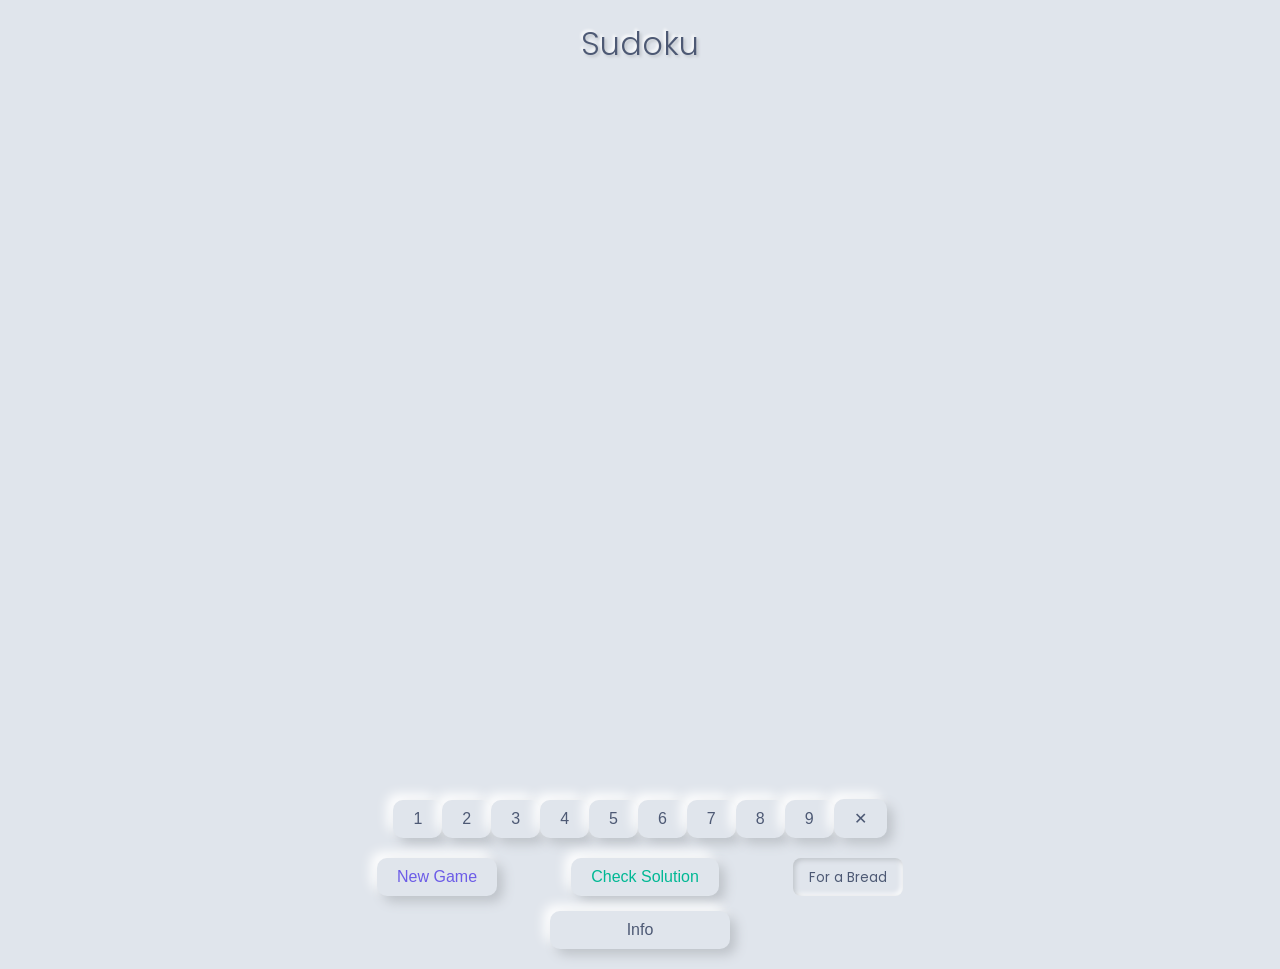
==== commit e5905cdd: "Sudoku: title without 'Game', N for a new game, key table instructions; mouse-only hover; new screen" ====
--- a/index.html
+++ b/index.html
@@ -3,116 +3,107 @@
 <head>
     <meta charset="UTF-8">
     <meta name="viewport" content="width=device-width, initial-scale=1.0">
-    <title>Minesweeper</title>
-    <meta name="description" content="Test your logic and luck in this classic minesweeper game. Clear the board without hitting any mines.">
-    <meta name="theme-color" content="#008080">
+    <title>Sudoku</title>
+    <meta name="description" content="Challenge your mind with this classic Japanese number puzzle game. Fill the grid following Sudoku rules.">
+    <meta name="theme-color" content="#e0e5ec">
     <meta property="og:type" content="website">
     <meta property="og:site_name" content="DanyilT Games">
-    <meta property="og:title" content="Minesweeper">
-    <meta property="og:description" content="Test your logic and luck in this classic minesweeper game. Clear the board without hitting any mines.">
-    <meta property="og:url" content="https://minesweeper.dt-games.pages.dev/">
-    <meta property="og:image" content="https://minesweeper.dt-games.pages.dev/img/desktop-screenshot.png">
+    <meta property="og:title" content="Sudoku">
+    <meta property="og:description" content="Challenge your mind with this classic Japanese number puzzle game. Fill the grid following Sudoku rules.">
+    <meta property="og:url" content="https://sudoku.dt-games.pages.dev/">
+    <meta property="og:image" content="https://sudoku.dt-games.pages.dev/img/desktop-screenshot.png">
     <meta property="og:image:width" content="1440">
     <meta property="og:image:height" content="900">
-    <meta property="og:image:alt" content="Minesweeper: a classic Windows Minesweeper window on a teal desktop">
+    <meta property="og:image:alt" content="Sudoku: a Sudoku puzzle with its number pad, on a computer">
     <meta name="twitter:card" content="summary_large_image">
-    <link rel="icon" href="img/icons/mine.svg">
+    <link rel="icon" href="img/icon-32.png" sizes="32x32" type="image/png">
+    <link rel="icon" href="img/icon.svg" type="image/svg+xml">
+    <link rel="apple-touch-icon" href="img/apple-touch-icon.png">
     <link rel="stylesheet" href="css/page.css">
     <link rel="stylesheet" href="css/game.css">
+    <!-- The Easter egg's basic look (js/qwerty.js): loaded with the page, so it's there offline too, but off until then -->
+    <link rel="stylesheet" href="css/basic-page.css" media="not all">
+    <link rel="stylesheet" href="css/basic-game.css" media="not all">
     <!-- GameHub support, before the game's own scripts: saves, the frame view, and centring the play area -->
-    <script src="js/gamehub.js" data-game="minesweeper"></script>
+    <script src="js/gamehub.js" data-game="sudoku"></script>
 </head>
 <body>
 <main class="game-container">
-    <div class="window-title-bar">
-        <div class="title">
-            <img src="img/icons/mine.svg" alt="Minesweeper Icon">
-            <h1 style="all: unset;">Minesweeper</h1>
+    <h1>Sudoku</h1>
+    <div class="sudoku-grid" data-play-area>
+        <!-- 9x9 Sudoku grid -->
+        <script>
+            for (let i = 0; i < 9; i += 3) {
+                for (let j = 0; j < 9; j += 3) {
+                    document.write('<div class="subgrid subgrid' + (i / 3) + '-' + (j / 3) + '">');
+                    for (let x = i; x < i + 3; x++) {
+                        for (let y = j; y < j + 3; y++) {
+                            document.write('<input type="number" maxlength="1" class="cell cell-' + ((x % 3) * 3 + (y % 3) + 1) + '" id="cell-' + (x * 9 + y) + '" data-row="' + x + '" data-col="' + y + '" aria-label="Row ' + (x + 1) + ', column ' + (y + 1) + '" data-subgrid="' + (i / 3) + '-' + (j / 3) + '" oninput="this.value = this.value.slice(-1).match(/^[1-9]$/) ? this.value.slice(-1) : \'\';" />');
+                        }
+                    }
+                    document.write('</div>');
+                }
+            }
+        </script>
+    </div>
+    <div class="number-pad" id="numberPad">
+        <script>
+            for (let i = 1; i <= 9; i++) {
+                document.write('<button class="num-btn" data-number="' + i + '">' + i + '</button>');
+            }
+            document.write('<button class="num-btn erase" data-number="0" aria-label="Clear the cell">✕</button>');
+        </script>
+    </div>
+    <div class="controls">
+        <div class="game-buttons">
+            <button id="newGameBtn">New Game</button>
+            <button id="checkSolutionBtn">Check Solution</button>
+            <button id="solveBtn" style="display: none;" onclick="if (confirm('Are you sure you want to see the solution?')) { showSolution(); }">Solve</button>
+            <select name="difficulty" id="difficulty" aria-label="Difficulty">
+                <option value="beginner">For a Bread</option>
+                <option value="easy">Easy</option>
+                <option value="medium">Medium</option>
+                <option value="hard">Hard</option>
+                <option value="expert">Expert</option>
+            </select>
         </div>
-        <div class="window-controls">
-            <!-- Full screen on or off (js/buttons-handler.js) -->
-            <div class="window-button minimize" role="button" tabindex="0" aria-label="Leave full screen">_</div>
-            <div class="window-button maximize" role="button" tabindex="0" aria-label="Full screen on or off">□</div>
-            <div class="window-button close" role="button" tabindex="0" aria-label="Leave full screen">×</div>
+        <button id="showInfoBtn">Info</button>
+    </div>
+    <aside class="info-container">
+        <div class="score-board">
+            <h2>Your Wins:</h2>
+            <p class="scores"></p>
         </div>
-    </div>
-    <div class="game-area">
-        <div class="menu-bar">
-            <!-- The menus open on hover, and by a click, a tap or the keyboard (js/buttons-handler.js) -->
-            <div class="menu-item">
-                <span class="menu-title" role="button" tabindex="0" aria-haspopup="menu" aria-expanded="false" aria-controls="game-menu">Game</span>
-                <div class="menu-dropdown" id="game-menu" role="menu" aria-label="Game">
-                    <div class="menu-option" role="menuitem" tabindex="-1" onclick="document.getElementById('reset-button').click()">New Game (N)</div>
-                    <div class="menu-separator" role="separator"></div>
-                    <div class="menu-option difficulty-option" role="menuitemradio" tabindex="-1" aria-checked="false" data-level="beginner">Beginner</div>
-                    <div class="menu-option difficulty-option" role="menuitemradio" tabindex="-1" aria-checked="false" data-level="intermediate">Intermediate</div>
-                    <div class="menu-option difficulty-option" role="menuitemradio" tabindex="-1" aria-checked="false" data-level="expert">Expert</div>
-                    <div class="menu-separator" role="separator"></div>
-                    <div class="menu-option selected" role="menuitemcheckbox" tabindex="-1" aria-checked="true" id="sound-option">Sound</div>
-                    <div class="menu-separator" role="separator"></div>
-                    <div class="menu-option" role="menuitem" tabindex="-1" id="exit-game">Exit</div>
-                </div>
-            </div>
-            <div class="menu-item">
-                <span class="menu-title" role="button" tabindex="0" aria-haspopup="menu" aria-expanded="false" aria-controls="help-menu">Help</span>
-                <div class="menu-dropdown" id="help-menu" role="menu" aria-label="Help">
-                    <div class="menu-option" role="menuitem" tabindex="-1" id="instructions-button">Instructions (I)</div>
-                    <div class="menu-option" role="menuitem" tabindex="-1" id="about-button">About Minesweeper</div>
-                </div>
-            </div>
-            <div class="controls">
-                <!-- Flag mode: pressed in, a click or a tap flags instead of opening (js/extend-controls.js) -->
-                <button id="mode-toggle" title="Flag mode (M): a click or a tap flags" aria-label="Flag mode" aria-pressed="false"></button>
-            </div>
+        <div class="instructions">
+            <h2>How to Play:</h2>
+            <p>Fill the grid with the numbers 1 to 9, so that no row, column or 3 × 3 box has the same number twice.</p>
+            <hr>
+            <!-- The controls, lined up: the keys (or the touch) on the left, what they do on the right -->
+            <table class="keys">
+                <tr><th colspan="2">Keys</th></tr>
+                <tr><td><kbd>↑</kbd> <kbd>←</kbd> <kbd>↓</kbd> <kbd>→</kbd><br><kbd>W</kbd> <kbd>A</kbd> <kbd>S</kbd> <kbd>D</kbd></td><td>Move around the grid</td></tr>
+                <tr><td><kbd>1</kbd> … <kbd>9</kbd></td><td>Fill in the number</td></tr>
+                <tr><td><kbd>Delete</kbd> <kbd>Backspace</kbd></td><td>Clear the cell</td></tr>
+                <tr><td><kbd>Enter</kbd></td><td>Check the solution (when no cell is selected)</td></tr>
+                <tr><td><kbd>Shift</kbd> + <kbd>Enter</kbd></td><td>Check the solution, any time</td></tr>
+                <tr><td><kbd>Shift</kbd> + <kbd>1</kbd> … <kbd>5</kbd></td><td>Difficulty: For a Bread to Expert</td></tr>
+                <tr><td><kbd>N</kbd></td><td>New game</td></tr>
+                <tr><td><kbd>I</kbd></td><td>Show or hide this info</td></tr>
+                <tr><th colspan="2">Mouse and touch</th></tr>
+                <tr><td><b>Click</b> or <b>tap</b> a cell</td><td>Select it, then pick a number on the pad (✕ clears it)</td></tr>
+            </table>
         </div>
-        <div class="header">
-            <!-- The counter and the timer show red LED digits, and the face how the game is going (js/minesweeper.js) -->
-            <div class="mine-counter" role="status" aria-label="Mines left"></div>
-            <button id="reset-button" aria-label="New game" data-face="smile"></button>
-            <div class="timer" role="timer" aria-label="Time"></div>
-        </div>
-        <div id="game-board" data-play-area aria-label="The board"></div>
-    </div>
+    </aside>
+    <div id="notification-container" class="notification-container"></div>
     <!-- JavaScript for this page -->
     <script src="js/buttons-handler.js"></script>
     <script src="js/extend-controls.js"></script>
 </main>
-<div class="instructions">
-    <h2>How to Play Minesweeper</h2>
-    <p>Open every cell that doesn't hide a mine.</p>
-    <!-- The controls, lined up: the mouse, the touch and the keys on the left, what they do on the right -->
-    <table class="keys">
-        <tr><th colspan="2">Mouse</th></tr>
-        <tr><td><b>Left-click</b></td><td>Open a cell</td></tr>
-        <tr><td><b>Right-click</b></td><td>Place or take off a flag</td></tr>
-        <tr><td><b>Click</b> a number</td><td>Open the cells round it, once its mines are flagged</td></tr>
-        <tr><th colspan="2">Touch</th></tr>
-        <tr><td><b>Tap</b></td><td>Open a cell (or flag it, in flag mode)</td></tr>
-        <tr><td><b>Long-tap</b></td><td>Flag a cell (or open it, in flag mode)</td></tr>
-        <tr><td>The <b>flag button</b></td><td>Flag mode on or off (it's next to Help)</td></tr>
-        <tr><th colspan="2">Keyboard</th></tr>
-        <tr><td><kbd>↑</kbd> <kbd>←</kbd> <kbd>↓</kbd> <kbd>→</kbd></td><td>Move the selection</td></tr>
-        <tr><td><kbd>Space</kbd></td><td>Open the selected cell</td></tr>
-        <tr><td><kbd>Shift</kbd> + <kbd>Space</kbd></td><td>Flag the selected cell</td></tr>
-        <tr><td><kbd>N</kbd></td><td>New game</td></tr>
-        <tr><td><kbd>M</kbd></td><td>Flag mode on or off</td></tr>
-        <tr><td><kbd>1</kbd> <kbd>2</kbd> <kbd>3</kbd></td><td>Beginner, Intermediate, Expert</td></tr>
-        <tr><td><kbd>I</kbd></td><td>Show or hide these instructions</td></tr>
-        <tr><td><kbd>Esc</kbd></td><td>The Game menu (or close a dialog, or a menu)</td></tr>
-        <tr><td><kbd>Tab</kbd> <kbd>Enter</kbd></td><td>The Game and Help menus: <kbd>Tab</kbd> to one, <kbd>Enter</kbd> to open it, the arrows to choose, <kbd>Enter</kbd> to pick</td></tr>
-    </table>
-    <h3>Tips</h3>
-    <ul>
-        <li>A number tells you how many mines are in the cells round it.</li>
-        <li>Flag the cells you're sure hide a mine.</li>
-        <li>The counter at the top left shows the mines, less your flags.</li>
-    </ul>
-</div>
-<footer style="display: none">&copy; Dany | Minesweeper | 2025-2026 <hr> <a href="https://github.com/DanyilT/dt-games/tree/minesweeper" target="_blank" rel="noopener">source code</a></footer>
-<!-- Minesweeper Code -->
+<footer style="display: none">&copy; Dany | Sudoku | 2025-2026 <hr> <a href="https://github.com/DanyilT/dt-games/tree/sudoku">source code</a></footer>
+<!-- Sudoku Code -->
 <script src="js/storage.js"></script>
 <script src="js/rules.js"></script>
-<script src="js/minesweeper.js"></script>
+<script src="js/sudoku.js"></script>
 <!-- Very important script -->
 <script src="js/qwerty.js"></script>
 </body>
--- a/css/page.css
+++ b/css/page.css
@@ -1,426 +1,354 @@
-/* The page around the game: the window, its title bar and menus, the dialogs and the instructions (and GameHub's frame
-   view) */
+/* Neomorphic Sudoku Styles
+ * The page around the game: the colours, the layout, the title, the buttons, the info and the notifications (and
+ * GameHub's frame view) */
+
+@import url('https://fonts.googleapis.com/css2?family=Poppins:wght@300;400;500;600&display=swap');
+
+:root {
+    --background: #e0e5ec;
+    --text-color: #4d5974;
+    --shadow-dark: #bec3c9;
+    --shadow-light: #ffffff;
+    --primary: #6c5ce7;
+    /*--primary-light: #8075e5;*/
+    --secondary: #00b894;
+
+    /* Cell colors */
+    --valid: #00b894;
+    --invalid: #ff6b6b;
+
+    /* Notification */
+    --error: #ff6b6b;
+    --success: #00b894;
+    --info: #0984e3;
+    --warning: #fdcb6e;
+}
 
 * {
     margin: 0;
     padding: 0;
-    user-select: none;
-    font-family: 'MS Sans Serif', 'Tahoma', 'Arial', sans-serif;
+    box-sizing: border-box;
 }
 
 body {
-    background-color: #008080; /* Classic Windows teal background */
-    display: flex;
+    font-family: "Poppins", Monospaced, sans-serif;
+    background-color: var(--background);
+    color: var(--text-color);
+    min-height: 100dvh;
+    padding: 20px;
+    display: flex;
+    align-items: center;
     justify-content: center;
+}
+
+.game-container {
+    display: flex;
+    flex-direction: column;
     align-items: center;
-    min-height: 100dvh;
-    padding: 10px;
-    box-sizing: border-box;
-}
-
-/* The window fits the page: its parts keep their size, and the board takes the room left, and scrolls (css/game.css) */
-.game-container {
+    gap: 20px;
+    max-width: 600px;
+}
+
+h1 {
+    font-weight: 300;
+    font-size: 2rem;
+    margin-bottom: 0.5em;
+    text-align: center;
+    text-shadow: 2px 2px 3px var(--shadow-dark), -2px -2px 3px var(--shadow-light);
+}
+
+/* Controls */
+.controls {
+    width: 100%;
     display: flex;
     flex-direction: column;
-    box-sizing: border-box; /* The limits below include the window's border */
-    min-width: 0;
-    max-width: 100%;
-    max-height: calc(100vh - 20px); /* The page's height, less the body's padding (in browsers without dvh) */
-    max-height: calc(100dvh - 20px);
-    overflow: auto;
-    background-color: #c0c0c0;
-    border: 4px outset #d4d0c8;
-    padding: 3px;
-    box-shadow: 2px 2px 8px rgba(0, 0, 0, 0.5);
-}
-
-.game-area {
-    display: flex;
-    flex-direction: column;
-    min-height: 0;
-    max-width: 100%;
-    overflow: hidden;
-}
-
-/* What's there for screen readers only: the counters' numbers (js/minesweeper.js showLed()) */
-.sr-only {
-    position: absolute;
-    width: 1px;
-    height: 1px;
-    overflow: hidden;
-    clip-path: inset(50%);
-    white-space: nowrap;
-}
-
-/* Windows 98 title bar: navy fading to blue */
-.window-title-bar {
-    background-color: #000080; /* Windows blue */
-    background-image: linear-gradient(90deg, #000080, #1084d0);
-    color: white;
-    padding: 5px 6px;
-    font-weight: bold;
-    font-size: 14px;
-    display: flex;
-    justify-content: space-between;
-    align-items: center;
-
-    .title {
-        display: flex;
-        gap: 4px;
-        align-items: center;
-    }
-
-    .title img {
-        height: 18px;
-        transition: scale 10s;
-    }
-
-    .title img:hover {
-        scale: 1000%;
-    }
-
-    .window-controls {
-        display: flex;
-
-        /* Raised, with a pixel glyph (img/icons/window-*.svg): the _ □ × in the markup is for reading only */
-        .window-button {
-            box-sizing: border-box;
-            width: 18px;
-            height: 16px;
-            background: #c0c0c0 center / 8px 7px no-repeat;
-            border: 1px solid;
-            border-color: #fff #000 #000 #fff;
-            box-shadow: inset -1px -1px #808080, inset 1px 1px #dfdfdf;
-            margin-left: 2px;
-            font-size: 0;
+    gap: 15px;
+}
+
+.game-buttons {
+    display: flex;
+    justify-content: space-around;
+}
+
+/* Game buttons, and number pad buttons */
+button {
+    padding: 10px 20px;
+    border: none;
+    border-radius: 10px;
+    font-size: 1rem;
+    font-weight: 500;
+    cursor: pointer;
+    background-color: var(--background);
+    color: var(--text-color);
+    box-shadow: 6px 6px 12px var(--shadow-dark), -6px -6px 12px var(--shadow-light);
+    transition: box-shadow 0.2s ease, transform 0.2s ease;
+
+    /* Only with a mouse: on a touch screen it would stay that way after a tap */
+    @media (hover: hover) {
+        &:hover {
+            box-shadow: 4px 4px 8px var(--shadow-dark), -4px -4px 8px var(--shadow-light);
         }
-
-        .window-button:active:not([aria-disabled="true"]) {
-            border-color: #000 #fff #fff #000;
-            box-shadow: inset 1px 1px #808080, inset -1px -1px #dfdfdf;
-            background-position: calc(50% + 1px) calc(50% + 1px);
-        }
-
-        .window-button.minimize {
-            background-image: url("../img/icons/window-minimize.svg");
-        }
-
-        .window-button.maximize {
-            background-image: url("../img/icons/window-maximize.svg");
-        }
-
-        .window-button.close {
-            margin-left: 4px; /* Close stands a little apart, as on Windows */
-            background-image: url("../img/icons/window-close.svg");
-        }
-
-        .window-button:hover:not([aria-disabled="true"]) {
-            cursor: pointer;
-        }
-
-        .window-button[aria-disabled="true"],
-        .window-button[aria-disabled="true"]:hover {
-            cursor: not-allowed;
-        }
-    }
-}
-
-/* Menu bar styling */
-.menu-bar {
-    display: flex;
-    background-color: #c0c0c0;
-    margin-top: 2px;
-    border-bottom: 1px solid #808080;
-    font-size: 12px;
-
-    .menu-item {
-        position: relative;
-        cursor: default;
-    }
-
-    /* The whole name opens the menu: a click, a tap, or Enter (js/buttons-handler.js) */
-    .menu-title {
-        display: block;
-        padding: 1px 8px;
-    }
-
-    .menu-title:focus-visible {
-        outline: 1px dotted currentColor;
-        outline-offset: -2px;
-    }
-
-    .menu-item:hover,
-    .menu-item.open {
-        background-color: #000080;
-        color: white;
-    }
-
-    /* Open: on hover with a mouse (a touch screen's taps would keep it open), or opened (.open) */
-    @media (hover: hover) {
-        .menu-item:hover .menu-dropdown {
-            display: block;
-        }
-    }
-
-    .menu-item.open .menu-dropdown {
-        display: block;
-    }
-
-    .menu-dropdown {
-        display: none;
-        position: absolute;
-        left: 0;
-        top: 100%;
-        background-color: #c0c0c0;
-        color: black; /* Not the open menu's white name */
-        border: 2px outset white;
-        box-shadow: 2px 2px 4px rgba(0, 0, 0, 0.2);
-        z-index: 100;
-        min-width: 150px;
-
-        .menu-option {
-            padding: 4px 14px;
-            font-size: 12px;
-
-            /* The wins on a level: a star and the count */
-            .win-badge {
-                display: inline-flex;
-                align-items: center;
-                gap: 3px;
-                margin-left: 6px;
-                font-weight: bold;
-            }
-
-            .win-badge::before {
-                content: '';
-                width: 11px;
-                height: 11px;
-                background: url("../img/icons/star.svg") center / contain no-repeat;
-            }
-        }
-
-        .menu-option:hover,
-        .menu-option:focus {
-            background-color: #000080;
-            color: white;
-            outline: none;
-        }
-
-        .menu-separator {
-            height: 1px;
-            background-color: #808080;
-            margin: 2px 1px;
-        }
-
-        .selected::before {
-            content: "✓";
-            margin-right: 4px;
-        }
-    }
-}
-
-.controls {
-    margin-left: 8px;
-    padding: 1px 8px;
-
-    /* The flag mode switch: a flag on a raised button, pressed in while flag mode is on */
-    #mode-toggle {
-        box-sizing: border-box;
-        width: 28px;
-        height: 20px;
-        background: #c0c0c0 url("../img/icons/flag.svg") center / 16px 16px no-repeat;
-        border: 2px solid;
-        border-color: #fff #808080 #808080 #fff;
-        cursor: pointer;
-    }
-
-    #mode-toggle[aria-pressed="true"] {
-        background-color: #dcdcdc;
-        border-color: #808080 #fff #fff #808080;
-        background-position: calc(50% + 1px) calc(50% + 1px);
-    }
-
-    #mode-toggle:active {
-        border-color: #808080 #fff #fff #808080;
-    }
-}
-
-/* Modal overlay: a <dialog> shown with showModal() (js/buttons-handler.js), over the whole page, without the browser's
-   own dialog box and backdrop */
-.modal-overlay {
-    display: none;
-    position: fixed;
-    top: 0;
-    left: 0;
-    box-sizing: border-box;
+    }
+
+    &:active {
+        box-shadow: inset 4px 4px 8px var(--shadow-dark), inset -4px -4px 8px var(--shadow-light);
+        transform: translateY(1px);
+    }
+}
+
+button {
+    &#newGameBtn {
+        color: var(--primary);
+    }
+
+    &#checkSolutionBtn {
+        color: var(--secondary);
+    }
+
+    &#solveBtn {
+        color: var(--info);
+    }
+
+    &#showInfoBtn {
+        width: 30%;
+        max-width: 100%;
+        margin: 0 auto;
+    }
+}
+
+/* Difficulty selector */
+select {
+    padding: 8px 16px;
+    border-radius: 8px;
+    border: none;
+    background-color: var(--background);
+    color: var(--text-color);
+    font-family: 'Poppins', Monospaced, sans-serif;
+    box-shadow: inset 2px 2px 5px var(--shadow-dark), inset -2px -2px 5px var(--shadow-light);
+    appearance: none;
+    cursor: pointer;
+}
+
+/* Info Container */
+.info-container {
     width: 100%;
-    height: 100%;
-    max-width: none;
-    max-height: none;
-    margin: 0;
-    border: none;
-    background-color: rgba(0, 0, 0, 0.5);
-    z-index: 1000;
-    align-items: flex-start;
-    justify-content: center;
-    padding: 10vh 0 0;
-
-    &[open] {
-        display: flex;
-    }
-
-    /* Closed, even when dragging it gave it display: block (the close event that clears that comes a moment later) */
-    &:not([open]) {
-        display: none !important;
-    }
-
-    &::backdrop {
-        background-color: transparent;
-    }
-
-    /* Modal window */
-    .modal-window {
-        position: relative;
-        font-size: 12px;
-        background-color: #c0c0c0;
-        border: 3px outset #d4d0c8;
-        box-shadow: 3px 3px 10px rgba(0, 0, 0, 0.5);
-        min-width: 300px;
-        max-width: 80%;
-        margin: 5% auto;
-    }
-
-    /* Modal title bar */
-    .modal-title-icon {
-        height: 16px;
-        margin-right: 6px;
-    }
-
-    .modal-title {
-        display: flex;
-        align-items: center;
-    }
-
-    .modal-close {
-        background-color: #c0c0c0;
-        color: black;
-        border: 1px outset white;
-        width: 16px;
-        height: 14px;
-        font-size: 9px;
-        display: flex;
-        justify-content: center;
-        align-items: center;
-        cursor: pointer;
-    }
-
-    .modal-close:active {
-        border-style: inset;
-    }
-
-    /* Modal content */
-    .modal-content {
-        padding: 12px;
-        font-size: 12px;
-        overflow-y: auto;
-        max-height: 60vh;
-    }
-
-    /* Modal buttons */
-    .modal-buttons {
-        display: flex;
-        justify-content: center;
-        padding: 8px;
-        gap: 10px;
-    }
-
-    .modal-button {
-        background-color: #c0c0c0;
-        border: 2px outset #ffffff;
-        padding: 3px 12px;
-        font-size: 11px;
-        min-width: 70px;
-        cursor: pointer;
-    }
-
-    .modal-button:active {
-        border-style: inset;
-    }
-}
-
-/* The instructions (in the Help dialog): the controls lined up in a table with no lines, the mouse, the touch and the
-   keys on the left, what they do on the right */
-.modal-content h2 {
-    margin: 0 0 6px;
-    font-size: 14px;
-}
-
-.modal-content h3 {
-    margin: 12px 0 4px;
-    font-size: 12px;
-}
-
-.modal-content ul {
-    margin: 0;
-    padding-left: 18px;
-}
-
+    max-width: 500px;
+    margin-top: 20px;
+    padding: 20px;
+    border-radius: 20px;
+    background: var(--background);
+    box-shadow: 20px 20px 50px var(--shadow-dark), -20px -20px 50px var(--shadow-light);
+
+    h2 {
+        color: var(--primary);
+        font-size: 1.2rem;
+    }
+
+    hr {
+        margin: 10px 0;
+        border: none;
+        height: 1px;
+        background-color: var(--shadow-dark);
+    }
+}
+
+/* The controls, lined up in a table with no lines: the keys (or the touch) on the left, what they do on the right */
 .keys {
     border-collapse: collapse;
-}
-
-.keys th {
-    padding: 10px 0 3px;
-    text-align: left;
-}
-
-.keys td {
-    padding: 3px 0;
-    vertical-align: baseline;
-}
-
-.keys td:first-child {
-    padding-right: 14px;
-    white-space: nowrap;
-}
-
-/* A key: a raised grey button, as Windows drew them */
-.modal-content kbd {
-    display: inline-block;
-    min-width: 14px;
-    padding: 0 4px;
-    border: 2px outset #ffffff;
-    background-color: #c0c0c0;
-    color: black;
-    font: 11px 'MS Sans Serif', 'Tahoma', 'Arial', sans-serif;
-    line-height: 15px;
-    text-align: center;
-}
-
-@media screen and (max-width: 400px) {
-    .window-title-bar .title h1 {
+    font-size: 0.9rem;
+
+    th {
+        padding: 12px 0 4px;
+        color: var(--primary);
+        font-weight: 500;
+        text-align: left;
+    }
+
+    td {
+        padding: 5px 0;
+        vertical-align: baseline;
+    }
+
+    td:first-child {
+        padding-right: 20px;
+        white-space: nowrap;
+        line-height: 2;
+    }
+
+    /* A key: raised out of the page, like the buttons */
+    kbd {
+        display: inline-block;
+        min-width: 1.8em;
+        padding: 0 7px;
+        border-radius: 6px;
+        background: var(--background);
+        box-shadow: 2px 2px 4px var(--shadow-dark), -2px -2px 4px var(--shadow-light);
+        color: var(--primary);
+        font: 600 0.85em/1.8 "Poppins", sans-serif;
+        text-align: center;
+    }
+}
+
+.score-board {
+    margin-bottom: 20px;
+    padding: 15px;
+    border-radius: 20px;
+    background: var(--background);
+    box-shadow: inset 2px 2px 5px var(--shadow-dark), inset -2px -2px 5px var(--shadow-light);
+
+    .win-badge {
+        font-size: inherit;
+        color: gold;
+        font-weight: bold;
+        text-shadow: 0 0 10px rgba(255, 215, 0, 0.7);
+        transition: text-shadow 1s ease;
+        cursor: pointer;
+
+        &:hover {
+            text-shadow: 0 0 15px gold, 0 0 25px gold;
+        }
+    }
+}
+
+.star-particle {
+    position: fixed;
+    pointer-events: none;
+    color: gold;
+    font-size: 12px;
+    text-shadow: 0 0 5px rgba(255, 215, 0, 0.7);
+    user-select: none;
+    z-index: 1000;
+    will-change: transform, opacity;
+
+    &.burst {
+        text-shadow: 0 0 15px gold, 0 0 25px rgba(255, 215, 0, 0.9);
+        z-index: 1001;
+    }
+}
+
+/* Notifications */
+.notification-container {
+    position: fixed;
+    bottom: 20px;
+    right: 20px;
+    display: flex;
+    flex-direction: column;
+    gap: 10px;
+    z-index: 1000;
+    pointer-events: none;
+}
+
+.notification {
+    opacity: 0;
+    min-width: 250px;
+    max-width: 350px;
+    padding: 15px 20px;
+    border-radius: 10px;
+    color: var(--text-color);
+    background-color: var(--background);
+    box-shadow: 2px 2px 6px var(--shadow-dark), -2px -2px 6px var(--shadow-light);
+    transform: translateY(20px);
+    transition: opacity 0.3s ease, transform 0.3s ease;
+}
+
+.notification {
+    &.show {
+        opacity: 1;
+        transform: translateY(0);
+    }
+
+    &.success {
+        /*border-left: 4px solid var(--success);*/
+        background-color: color-mix(in srgb, var(--success) 10%, transparent);
+    }
+
+    &.error {
+        /*border-left: 4px solid var(--error);*/
+        background-color: color-mix(in srgb, var(--error) 10%, transparent);
+    }
+
+    &.info {
+        /*border-left: 4px solid var(--info);*/
+        background-color: color-mix(in srgb, var(--info) 10%, transparent);
+    }
+
+    &.warning {
+        /*border-left: 4px solid var(--warning);*/
+        background-color: color-mix(in srgb, var(--warning) 10%, transparent);
+    }
+}
+
+/* Responsive styles */
+@media (max-width: 600px) {
+    .notification {
+        min-width: 200px;
+        max-width: 300px;
+        padding: 10px 15px;
+        font-size: 0.8rem;
+    }
+}
+
+@media (max-width: 400px) {
+    h1 {
+        font-size: 1.5rem;
+    }
+
+    .game-container {
+        gap: 15px;
+    }
+
+    button {
+        padding: 6px 12px;
+        font-size: 0.8rem;
+    }
+
+    .notification {
+        min-width: 150px;
+        max-width: 250px;
+        padding: 5px 10px;
+        font-size: 0.7rem;
+    }
+}
+
+/* GameHub's frame view (js/gamehub.js sets data-gamehub-view on <html>): the grid, the number pad, and New Game, Check
+   Solution and the level, with no title or info, on the game's own background (its raised and sunken shadows need it),
+   in the middle of the frame. Each range of widths has a fixed size (the grid's own steps, at 400 and 600 px), never
+   wider than the frame, so the frame's height (its sizes in GameHub's games table) always fits. */
+[data-gamehub-view="frame"] body {
+    box-sizing: border-box;
+    min-height: 100vh;
+    padding: 8px;
+}
+
+[data-gamehub-view="frame"] h1,
+[data-gamehub-view="frame"] #showInfoBtn,
+[data-gamehub-view="frame"] .info-container {
+    display: none;
+}
+
+[data-gamehub-view="frame"] .game-container {
+    width: min(440px, 100%);
+    gap: 16px;
+}
+
+@media (max-width: 600px) {
+    [data-gamehub-view="frame"] .game-container {
+        width: min(395px, 100%);
+    }
+}
+
+@media (max-width: 400px) {
+    [data-gamehub-view="frame"] .game-container {
+        width: min(316px, 100%);
+    }
+}
+
+/* Narrower than the grid's smallest step (316 px, on a small phone): the cells shrink to fit the frame (9 cells, and
+   the grid's and the boxes' padding and gaps around them) */
+@media (max-width: 340px) {
+    [data-gamehub-view="frame"] .cell {
+        width: min(30px, calc((100vw - 62px) / 9));
+        height: min(30px, calc((100vw - 62px) / 9));
         font-size: 14px;
     }
 }
-
-/* GameHub's frame view (js/gamehub.js sets data-gamehub-view on <html>): the whole window, on the teal desktop, in the
-   middle of the frame. The frame's height (its sizes in GameHub's games table) fits the window at its tallest (16 rows:
-   Intermediate and Expert); a board wider than the frame scrolls sideways, and in a shorter frame, up and down. */
-[data-gamehub-view="frame"] body {
-    padding: 8px;
-}
-
-[data-gamehub-view="frame"] .game-container {
-    max-height: calc(100vh - 16px);
-    max-height: calc(100dvh - 16px);
-}
-
-[data-gamehub-view="frame"] .instructions {
-    display: none;
-}
-
-/* In GameHub's frame, Exit (and the line above it) isn't shown: the window's buttons take the game full screen and out */
-[data-gamehub-view="frame"] #exit-game,
-[data-gamehub-view="frame"] .menu-separator:has(+ #exit-game) {
-    display: none;
-}
--- a/css/basic-page.css
+++ b/css/basic-page.css
@@ -0,0 +1,15 @@
+/* The basic look (the Easter egg, js/qwerty.js): the page around the game (and GameHub's frame view) */
+
+.game-container {
+    display: flex;
+    flex-direction: column;
+    align-items: center;
+    gap: 20px;
+}
+
+/* GameHub's frame view, as in css/page.css: the grid, the number pad, and New Game, Check Solution and the level */
+[data-gamehub-view="frame"] h1,
+[data-gamehub-view="frame"] #showInfoBtn,
+[data-gamehub-view="frame"] .info-container {
+    display: none;
+}
--- a/css/basic-game.css
+++ b/css/basic-game.css
@@ -0,0 +1,52 @@
+/* The basic look (the Easter egg, js/qwerty.js): the game itself, the grid and its cells */
+
+.sudoku-grid, .subgrid {
+    display: grid;
+    grid-template: repeat(3, 1fr) / repeat(3, 1fr);
+    gap: 1px;
+}
+
+.sudoku-grid {
+    gap: 5px;
+}
+
+.cell {
+    width: 40px;
+    height: 40px;
+    padding: 1px;
+    caret-color: transparent;
+    cursor: default;
+}
+
+/* Remove spinner buttons from number input */
+.cell::-webkit-inner-spin-button,
+.cell::-webkit-outer-spin-button {
+    -webkit-appearance: none;
+    margin: 0;
+}
+
+.cell:focus {
+    outline: none;
+    background-color: rebeccapurple;
+}
+
+.cell.keyboard-selected {
+    background-color: mediumpurple;
+}
+
+.cell.initial {
+    font-weight: 600;
+    background-color: oldlace;
+}
+
+.cell.valid {
+    background-color: silver;
+}
+
+.cell.invalid {
+    background-color: lightpink;
+}
+
+.cell.same-number {
+    background-color: aliceblue;
+}
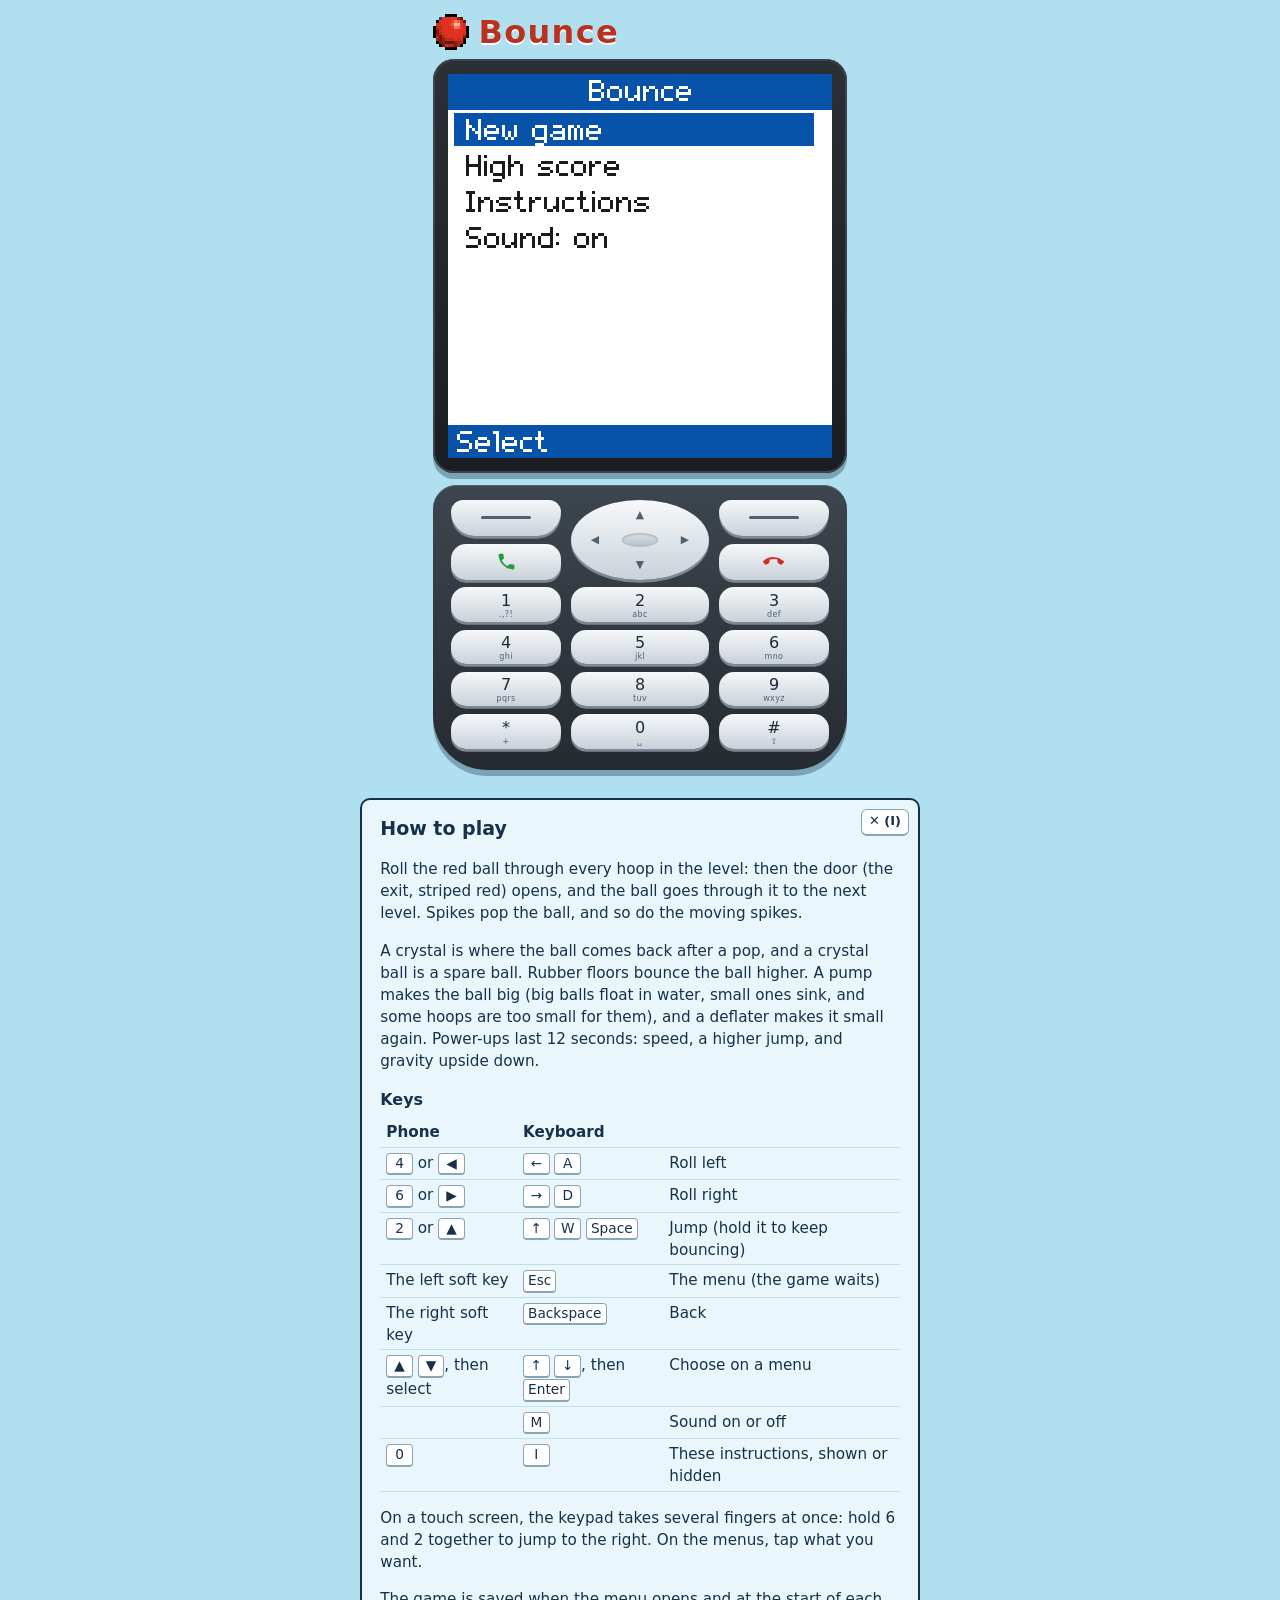
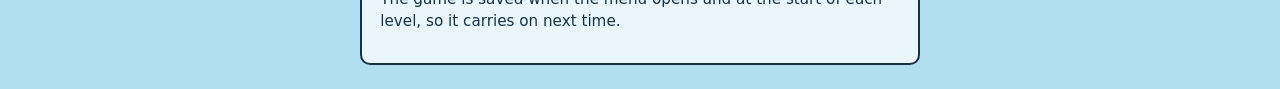
==== commit c00c78ec: "Bounce: Nokia's Bounce 1.24 on a phone's screen and keypad; rules.js, GameHub's frame view and runs," ====
--- a/index.html
+++ b/index.html
@@ -3,107 +3,110 @@
 <head>
     <meta charset="UTF-8">
     <meta name="viewport" content="width=device-width, initial-scale=1.0">
-    <title>Sudoku</title>
-    <meta name="description" content="Challenge your mind with this classic Japanese number puzzle game. Fill the grid following Sudoku rules.">
-    <meta name="theme-color" content="#e0e5ec">
+    <title>Bounce</title>
+    <meta name="description" content="Nokia's Bounce, the red rubber ball rolling and jumping through 11 levels, on a phone's screen with its keypad under it.">
+    <meta name="theme-color" content="#b0e0f0">
     <meta property="og:type" content="website">
     <meta property="og:site_name" content="DanyilT Games">
-    <meta property="og:title" content="Sudoku">
-    <meta property="og:description" content="Challenge your mind with this classic Japanese number puzzle game. Fill the grid following Sudoku rules.">
-    <meta property="og:url" content="https://sudoku.dt-games.pages.dev/">
-    <meta property="og:image" content="https://sudoku.dt-games.pages.dev/img/desktop-screenshot.png">
+    <meta property="og:title" content="Bounce">
+    <meta property="og:description" content="Nokia's Bounce, the red rubber ball rolling and jumping through 11 levels, on a phone's screen with its keypad under it.">
+    <meta property="og:url" content="https://bounce.dt-games.pages.dev/">
+    <meta property="og:image" content="https://bounce.dt-games.pages.dev/img/desktop-screenshot.png">
     <meta property="og:image:width" content="1440">
     <meta property="og:image:height" content="900">
-    <meta property="og:image:alt" content="Sudoku: a Sudoku puzzle with its number pad, on a computer">
+    <meta property="og:image:alt" content="Bounce: the red ball between brick walls and hoops, on a phone's screen above its keypad">
     <meta name="twitter:card" content="summary_large_image">
     <link rel="icon" href="img/icon-32.png" sizes="32x32" type="image/png">
-    <link rel="icon" href="img/icon.svg" type="image/svg+xml">
+    <link rel="icon" href="img/favicon.svg" type="image/svg+xml">
     <link rel="apple-touch-icon" href="img/apple-touch-icon.png">
     <link rel="stylesheet" href="css/page.css">
     <link rel="stylesheet" href="css/game.css">
-    <!-- The Easter egg's basic look (js/qwerty.js): loaded with the page, so it's there offline too, but off until then -->
-    <link rel="stylesheet" href="css/basic-page.css" media="not all">
-    <link rel="stylesheet" href="css/basic-game.css" media="not all">
     <!-- GameHub support, before the game's own scripts: saves, the frame view, and centring the play area -->
-    <script src="js/gamehub.js" data-game="sudoku"></script>
+    <script src="js/gamehub.js" data-game="bounce"></script>
 </head>
 <body>
 <main class="game-container">
-    <h1>Sudoku</h1>
-    <div class="sudoku-grid" data-play-area>
-        <!-- 9x9 Sudoku grid -->
-        <script>
-            for (let i = 0; i < 9; i += 3) {
-                for (let j = 0; j < 9; j += 3) {
-                    document.write('<div class="subgrid subgrid' + (i / 3) + '-' + (j / 3) + '">');
-                    for (let x = i; x < i + 3; x++) {
-                        for (let y = j; y < j + 3; y++) {
-                            document.write('<input type="number" maxlength="1" class="cell cell-' + ((x % 3) * 3 + (y % 3) + 1) + '" id="cell-' + (x * 9 + y) + '" data-row="' + x + '" data-col="' + y + '" aria-label="Row ' + (x + 1) + ', column ' + (y + 1) + '" data-subgrid="' + (i / 3) + '-' + (j / 3) + '" oninput="this.value = this.value.slice(-1).match(/^[1-9]$/) ? this.value.slice(-1) : \'\';" />');
-                        }
-                    }
-                    document.write('</div>');
-                }
-            }
-        </script>
+    <header class="title">
+        <img src="img/icon-no-bg.svg" alt="" width="36" height="36">
+        <h1>Bounce</h1>
+    </header>
+    <!-- The phone: its screen, and the keypad (js/keypad.js) -->
+    <div class="phone" data-play-area>
+        <div class="screen">
+            <canvas id="screen" width="128" height="128" role="img" aria-label="Bounce, on the phone's screen: roll with 4 and 6 (or ← and →), jump with 2 (or ↑)"></canvas>
+            <!-- The call key's field, to type a code in (js/qwerty.js) -->
+            <form class="code-entry" id="codeEntry" hidden>
+                <label for="codeInput">Code</label>
+                <input id="codeInput" type="text" autocomplete="off" autocapitalize="none" autocorrect="off" spellcheck="false" enterkeyhint="done">
+            </form>
+        </div>
+        <div class="keypad" id="keypad" aria-label="The phone's keypad">
+            <button class="key soft soft-left" data-key="soft-left" tabindex="-1" aria-label="Left soft key: the menu" aria-keyshortcuts="Escape"><span class="dash"></span></button>
+            <div class="navi" role="group" aria-label="Navi key">
+                <button class="navi-up" data-key="up" tabindex="-1" aria-label="Up">▲</button>
+                <button class="navi-left" data-key="left" tabindex="-1" aria-label="Left">◀</button>
+                <button class="navi-select" data-key="select" tabindex="-1" aria-label="Select"></button>
+                <button class="navi-right" data-key="right" tabindex="-1" aria-label="Right">▶</button>
+                <button class="navi-down" data-key="down" tabindex="-1" aria-label="Down">▼</button>
+            </div>
+            <button class="key soft soft-right" data-key="soft-right" tabindex="-1" aria-label="Right soft key"><span class="dash"></span></button>
+            <button class="key call" data-key="call" tabindex="-1" aria-label="Call">
+                <svg viewBox="0 0 24 24" aria-hidden="true"><path d="M6.6 10.8a15.2 15.2 0 0 0 6.6 6.6l2.2-2.2a1 1 0 0 1 1-.25 11.4 11.4 0 0 0 3.6.57 1 1 0 0 1 1 1V20a1 1 0 0 1-1 1A17 17 0 0 1 3 4a1 1 0 0 1 1-1h3.5a1 1 0 0 1 1 1c0 1.25.2 2.45.57 3.57a1 1 0 0 1-.25 1z"/></svg>
+            </button>
+            <button class="key end" data-key="end" tabindex="-1" aria-label="End">
+                <svg viewBox="0 0 24 24" aria-hidden="true"><path d="M12 9c-1.6 0-3.15.25-4.6.72v3.1a1 1 0 0 1-.56.9 11.5 11.5 0 0 0-2.66 1.85 1 1 0 0 1-1.4 0L.29 13.08a1 1 0 0 1 0-1.41A16.9 16.9 0 0 1 12 7c4.57 0 8.71 1.8 11.71 4.67a1 1 0 0 1 0 1.41l-2.48 2.49a1 1 0 0 1-1.4 0 11.3 11.3 0 0 0-2.67-1.85 1 1 0 0 1-.56-.9v-3.1A15 15 0 0 0 12 9z"/></svg>
+            </button>
+            <button class="key digit" data-key="1" tabindex="-1">1<small>.,?!</small></button>
+            <button class="key digit" data-key="2" tabindex="-1">2<small>abc</small></button>
+            <button class="key digit" data-key="3" tabindex="-1">3<small>def</small></button>
+            <button class="key digit" data-key="4" tabindex="-1">4<small>ghi</small></button>
+            <button class="key digit" data-key="5" tabindex="-1">5<small>jkl</small></button>
+            <button class="key digit" data-key="6" tabindex="-1">6<small>mno</small></button>
+            <button class="key digit" data-key="7" tabindex="-1">7<small>pqrs</small></button>
+            <button class="key digit" data-key="8" tabindex="-1">8<small>tuv</small></button>
+            <button class="key digit" data-key="9" tabindex="-1">9<small>wxyz</small></button>
+            <button class="key digit" data-key="star" tabindex="-1" aria-label="Star">*<small>+</small></button>
+            <button class="key digit" data-key="0" tabindex="-1">0<small>␣</small></button>
+            <button class="key digit" data-key="hash" tabindex="-1" aria-label="Hash">#<small>⇧</small></button>
+        </div>
     </div>
-    <div class="number-pad" id="numberPad">
-        <script>
-            for (let i = 1; i <= 9; i++) {
-                document.write('<button class="num-btn" data-number="' + i + '">' + i + '</button>');
-            }
-            document.write('<button class="num-btn erase" data-number="0" aria-label="Clear the cell">✕</button>');
-        </script>
-    </div>
-    <div class="controls">
-        <div class="game-buttons">
-            <button id="newGameBtn">New Game</button>
-            <button id="checkSolutionBtn">Check Solution</button>
-            <button id="solveBtn" style="display: none;" onclick="if (confirm('Are you sure you want to see the solution?')) { showSolution(); }">Solve</button>
-            <select name="difficulty" id="difficulty" aria-label="Difficulty">
-                <option value="beginner">For a Bread</option>
-                <option value="easy">Easy</option>
-                <option value="medium">Medium</option>
-                <option value="hard">Hard</option>
-                <option value="expert">Expert</option>
-            </select>
-        </div>
-        <button id="showInfoBtn">Info</button>
-    </div>
-    <aside class="info-container">
-        <div class="score-board">
-            <h2>Your Wins:</h2>
-            <p class="scores"></p>
-        </div>
-        <div class="instructions">
-            <h2>How to Play:</h2>
-            <p>Fill the grid with the numbers 1 to 9, so that no row, column or 3 × 3 box has the same number twice.</p>
-            <hr>
-            <!-- The controls, lined up: the keys (or the touch) on the left, what they do on the right -->
-            <table class="keys">
-                <tr><th colspan="2">Keys</th></tr>
-                <tr><td><kbd>↑</kbd> <kbd>←</kbd> <kbd>↓</kbd> <kbd>→</kbd><br><kbd>W</kbd> <kbd>A</kbd> <kbd>S</kbd> <kbd>D</kbd></td><td>Move around the grid</td></tr>
-                <tr><td><kbd>1</kbd> … <kbd>9</kbd></td><td>Fill in the number</td></tr>
-                <tr><td><kbd>Delete</kbd> <kbd>Backspace</kbd></td><td>Clear the cell</td></tr>
-                <tr><td><kbd>Enter</kbd></td><td>Check the solution (when no cell is selected)</td></tr>
-                <tr><td><kbd>Shift</kbd> + <kbd>Enter</kbd></td><td>Check the solution, any time</td></tr>
-                <tr><td><kbd>Shift</kbd> + <kbd>1</kbd> … <kbd>5</kbd></td><td>Difficulty: For a Bread to Expert</td></tr>
-                <tr><td><kbd>N</kbd></td><td>New game</td></tr>
-                <tr><td><kbd>I</kbd></td><td>Show or hide this info</td></tr>
-                <tr><th colspan="2">Mouse and touch</th></tr>
-                <tr><td><b>Click</b> or <b>tap</b> a cell</td><td>Select it, then pick a number on the pad (✕ clears it)</td></tr>
-            </table>
-        </div>
+    <aside class="instructions" id="instructions">
+        <button type="button" class="close-instructions" id="closeInstructions" aria-label="Close the instructions" aria-keyshortcuts="I">✕ (I)</button>
+        <h2>How to play</h2>
+        <p>Roll the red ball through every hoop in the level: then the door (the exit, striped red) opens, and the ball goes through it to the next level. Spikes pop the ball, and so do the moving spikes.</p>
+        <p>A crystal is where the ball comes back after a pop, and a crystal ball is a spare ball. Rubber floors bounce the ball higher. A pump makes the ball big (big balls float in water, small ones sink, and some hoops are too small for them), and a deflater makes it small again. Power-ups last 12 seconds: speed, a higher jump, and gravity upside down.</p>
+        <h3>Keys</h3>
+        <table>
+            <tr><th>Phone</th><th>Keyboard</th><th></th></tr>
+            <tr><td><kbd>4</kbd> or <kbd>◀</kbd></td><td><kbd>←</kbd> <kbd>A</kbd></td><td>Roll left</td></tr>
+            <tr><td><kbd>6</kbd> or <kbd>▶</kbd></td><td><kbd>→</kbd> <kbd>D</kbd></td><td>Roll right</td></tr>
+            <tr><td><kbd>2</kbd> or <kbd>▲</kbd></td><td><kbd>↑</kbd> <kbd>W</kbd> <kbd>Space</kbd></td><td>Jump (hold it to keep bouncing)</td></tr>
+            <tr><td>The left soft key</td><td><kbd>Esc</kbd></td><td>The menu (the game waits)</td></tr>
+            <tr><td>The right soft key</td><td><kbd>Backspace</kbd></td><td>Back</td></tr>
+            <tr><td><kbd>▲</kbd> <kbd>▼</kbd>, then select</td><td><kbd>↑</kbd> <kbd>↓</kbd>, then <kbd>Enter</kbd></td><td>Choose on a menu</td></tr>
+            <tr><td></td><td><kbd>M</kbd></td><td>Sound on or off</td></tr>
+            <tr><td><kbd>0</kbd></td><td><kbd>I</kbd></td><td>These instructions, shown or hidden</td></tr>
+        </table>
+        <p>On a touch screen, the keypad takes several fingers at once: hold 6 and 2 together to jump to the right. On the menus, tap what you want.</p>
+        <p>The game is saved when the menu opens and at the start of each level, so it carries on next time.</p>
+        <!-- Shown with the Easter egg (js/qwerty.js): the phone's cheats -->
+        <p class="cheats">
+            <kbd>7</kbd><kbd>8</kbd><kbd>7</kbd><kbd>8</kbd><kbd>9</kbd><kbd>8</kbd> to make the ball invincible.<br>
+            <kbd>7</kbd><kbd>8</kbd><kbd>7</kbd><kbd>8</kbd><kbd>9</kbd><kbd>9</kbd> to unlock new cheats: <kbd>1</kbd> to go back to the previous level, <kbd>3</kbd> to go to the next level, <kbd>5</kbd> to finish a level and <kbd>#</kbd> to make ball reverse the gravity.
+        </p>
     </aside>
-    <div id="notification-container" class="notification-container"></div>
     <!-- JavaScript for this page -->
     <script src="js/buttons-handler.js"></script>
     <script src="js/extend-controls.js"></script>
 </main>
-<footer style="display: none">&copy; Dany | Sudoku | 2025-2026 <hr> <a href="https://github.com/DanyilT/dt-games/tree/sudoku">source code</a></footer>
-<!-- Sudoku Code -->
+<footer style="display: none">&copy; Dany | Bounce | 2026 | Bounce, its levels, sprites and tunes are Nokia's (&copy; Nokia). <hr> <a href="https://github.com/DanyilT/dt-games/tree/bounce">source code</a></footer>
+<!-- Bounce Code -->
+<script src="js/rules.js"></script>
 <script src="js/storage.js"></script>
-<script src="js/rules.js"></script>
-<script src="js/sudoku.js"></script>
+<script src="js/font.js"></script>
+<script src="js/sprites.js"></script>
+<script src="js/keypad.js"></script>
+<script src="js/bounce.js"></script>
 <!-- Very important script -->
 <script src="js/qwerty.js"></script>
 </body>
--- a/css/page.css
+++ b/css/page.css
@@ -1,354 +1,166 @@
-/* Neomorphic Sudoku Styles
- * The page around the game: the colours, the layout, the title, the buttons, the info and the notifications (and
- * GameHub's frame view) */
-
-@import url('https://fonts.googleapis.com/css2?family=Poppins:wght@300;400;500;600&display=swap');
+/* The page around the game: the layout, the title and the instructions (and GameHub's frame view) */
 
 :root {
-    --background: #e0e5ec;
-    --text-color: #4d5974;
-    --shadow-dark: #bec3c9;
-    --shadow-light: #ffffff;
-    --primary: #6c5ce7;
-    /*--primary-light: #8075e5;*/
-    --secondary: #00b894;
-
-    /* Cell colors */
-    --valid: #00b894;
-    --invalid: #ff6b6b;
-
-    /* Notification */
-    --error: #ff6b6b;
-    --success: #00b894;
-    --info: #0984e3;
-    --warning: #fdcb6e;
-}
-
-* {
-    margin: 0;
-    padding: 0;
-    box-sizing: border-box;
+    --screen: 384px; /* The phone's screen, 128 px scaled up whole (js/bounce.js fitScreen() sets it) */
+    --sky: #b0e0f0;
+    --ink: #17314a;
+    --brick: #b8321f;
 }
 
 body {
-    font-family: "Poppins", Monospaced, sans-serif;
-    background-color: var(--background);
-    color: var(--text-color);
-    min-height: 100dvh;
-    padding: 20px;
-    display: flex;
-    align-items: center;
-    justify-content: center;
+    font-family: system-ui, -apple-system, 'Segoe UI', Roboto, Arial, sans-serif;
+    margin: 0;
+    background-color: var(--sky);
+    color: var(--ink);
 }
 
 .game-container {
     display: flex;
     flex-direction: column;
     align-items: center;
-    gap: 20px;
-    max-width: 600px;
+    padding: 8px 12px 24px;
+}
+
+/* The title, on the left over the phone, with the ball before it */
+.title {
+    display: flex;
+    align-items: center;
+    gap: 0.6em;
+    width: calc(var(--screen) * 138 / 128); /* The phone's width (css/game.css) */
+    margin: 0.3em 0 0.5em;
+}
+
+.title img {
+    width: 2.25em;
+    height: 2.25em;
+    image-rendering: pixelated;
 }
 
 h1 {
-    font-weight: 300;
-    font-size: 2rem;
-    margin-bottom: 0.5em;
-    text-align: center;
-    text-shadow: 2px 2px 3px var(--shadow-dark), -2px -2px 3px var(--shadow-light);
+    margin: 0;
+    font-size: 2em;
+    font-weight: 800;
+    letter-spacing: 0.04em;
+    color: var(--brick);
+    text-shadow: 0 2px 0 #fff;
 }
 
-/* Controls */
-.controls {
-    width: 100%;
-    display: flex;
-    flex-direction: column;
-    gap: 15px;
+.instructions {
+    position: relative;
+    box-sizing: border-box;
+    width: min(100%, 560px);
+    margin-top: 28px;
+    padding: 1em 1.2em;
+    font-size: 0.95em;
+    line-height: 1.45;
+    background-color: #e9f7fc;
+    border: 2px solid var(--ink);
+    border-radius: 10px;
 }
 
-.game-buttons {
-    display: flex;
-    justify-content: space-around;
+.instructions[hidden] {
+    display: none;
 }
 
-/* Game buttons, and number pad buttons */
-button {
-    padding: 10px 20px;
-    border: none;
-    border-radius: 10px;
-    font-size: 1rem;
-    font-weight: 500;
-    cursor: pointer;
-    background-color: var(--background);
-    color: var(--text-color);
-    box-shadow: 6px 6px 12px var(--shadow-dark), -6px -6px 12px var(--shadow-light);
-    transition: box-shadow 0.2s ease, transform 0.2s ease;
-
-    /* Only with a mouse: on a touch screen it would stay that way after a tap */
-    @media (hover: hover) {
-        &:hover {
-            box-shadow: 4px 4px 8px var(--shadow-dark), -4px -4px 8px var(--shadow-light);
-        }
-    }
-
-    &:active {
-        box-shadow: inset 4px 4px 8px var(--shadow-dark), inset -4px -4px 8px var(--shadow-light);
-        transform: translateY(1px);
-    }
+.instructions h2 {
+    margin-top: 0;
+    font-size: 1.25em;
 }
 
-button {
-    &#newGameBtn {
-        color: var(--primary);
-    }
-
-    &#checkSolutionBtn {
-        color: var(--secondary);
-    }
-
-    &#solveBtn {
-        color: var(--info);
-    }
-
-    &#showInfoBtn {
-        width: 30%;
-        max-width: 100%;
-        margin: 0 auto;
-    }
-}
-
-/* Difficulty selector */
-select {
-    padding: 8px 16px;
-    border-radius: 8px;
-    border: none;
-    background-color: var(--background);
-    color: var(--text-color);
-    font-family: 'Poppins', Monospaced, sans-serif;
-    box-shadow: inset 2px 2px 5px var(--shadow-dark), inset -2px -2px 5px var(--shadow-light);
-    appearance: none;
+/* The close button, at the instructions' top right (I does the same) */
+.close-instructions {
+    position: absolute;
+    top: 0.7em;
+    right: 0.7em;
+    padding: 0.2em 0.55em;
+    font: inherit;
+    font-size: 0.85em;
+    font-weight: 600;
+    color: var(--ink);
+    background-color: #fff;
+    border: 1px solid #8aa4b5;
+    border-bottom-width: 2px;
+    border-radius: 6px;
     cursor: pointer;
 }
 
-/* Info Container */
-.info-container {
-    width: 100%;
-    max-width: 500px;
-    margin-top: 20px;
-    padding: 20px;
-    border-radius: 20px;
-    background: var(--background);
-    box-shadow: 20px 20px 50px var(--shadow-dark), -20px -20px 50px var(--shadow-light);
-
-    h2 {
-        color: var(--primary);
-        font-size: 1.2rem;
-    }
-
-    hr {
-        margin: 10px 0;
-        border: none;
-        height: 1px;
-        background-color: var(--shadow-dark);
-    }
+.close-instructions:hover {
+    background-color: #f2fbff;
 }
 
-/* The controls, lined up in a table with no lines: the keys (or the touch) on the left, what they do on the right */
-.keys {
-    border-collapse: collapse;
-    font-size: 0.9rem;
-
-    th {
-        padding: 12px 0 4px;
-        color: var(--primary);
-        font-weight: 500;
-        text-align: left;
-    }
-
-    td {
-        padding: 5px 0;
-        vertical-align: baseline;
-    }
-
-    td:first-child {
-        padding-right: 20px;
-        white-space: nowrap;
-        line-height: 2;
-    }
-
-    /* A key: raised out of the page, like the buttons */
-    kbd {
-        display: inline-block;
-        min-width: 1.8em;
-        padding: 0 7px;
-        border-radius: 6px;
-        background: var(--background);
-        box-shadow: 2px 2px 4px var(--shadow-dark), -2px -2px 4px var(--shadow-light);
-        color: var(--primary);
-        font: 600 0.85em/1.8 "Poppins", sans-serif;
-        text-align: center;
-    }
+/* The phone's cheats, only with the Easter egg on (js/qwerty.js) */
+.instructions .cheats {
+    display: none;
+    margin-bottom: 0;
+    padding-top: 0.8em;
+    border-top: 1px dashed #8aa4b5;
 }
 
-.score-board {
-    margin-bottom: 20px;
-    padding: 15px;
-    border-radius: 20px;
-    background: var(--background);
-    box-shadow: inset 2px 2px 5px var(--shadow-dark), inset -2px -2px 5px var(--shadow-light);
-
-    .win-badge {
-        font-size: inherit;
-        color: gold;
-        font-weight: bold;
-        text-shadow: 0 0 10px rgba(255, 215, 0, 0.7);
-        transition: text-shadow 1s ease;
-        cursor: pointer;
-
-        &:hover {
-            text-shadow: 0 0 15px gold, 0 0 25px gold;
-        }
-    }
+.qwerty .instructions .cheats {
+    display: block;
 }
 
-.star-particle {
-    position: fixed;
-    pointer-events: none;
-    color: gold;
-    font-size: 12px;
-    text-shadow: 0 0 5px rgba(255, 215, 0, 0.7);
-    user-select: none;
-    z-index: 1000;
-    will-change: transform, opacity;
-
-    &.burst {
-        text-shadow: 0 0 15px gold, 0 0 25px rgba(255, 215, 0, 0.9);
-        z-index: 1001;
-    }
+.instructions h3 {
+    margin: 1em 0 0.4em;
+    font-size: 1.05em;
 }
 
-/* Notifications */
-.notification-container {
-    position: fixed;
-    bottom: 20px;
-    right: 20px;
-    display: flex;
-    flex-direction: column;
-    gap: 10px;
-    z-index: 1000;
-    pointer-events: none;
+.instructions table {
+    width: 100%;
+    border-collapse: collapse;
 }
 
-.notification {
-    opacity: 0;
-    min-width: 250px;
-    max-width: 350px;
-    padding: 15px 20px;
-    border-radius: 10px;
-    color: var(--text-color);
-    background-color: var(--background);
-    box-shadow: 2px 2px 6px var(--shadow-dark), -2px -2px 6px var(--shadow-light);
-    transform: translateY(20px);
-    transition: opacity 0.3s ease, transform 0.3s ease;
+.instructions th,
+.instructions td {
+    padding: 0.25em 0.4em;
+    text-align: left;
+    vertical-align: top;
+    border-bottom: 1px solid #c4dde8;
 }
 
-.notification {
-    &.show {
-        opacity: 1;
-        transform: translateY(0);
-    }
-
-    &.success {
-        /*border-left: 4px solid var(--success);*/
-        background-color: color-mix(in srgb, var(--success) 10%, transparent);
-    }
-
-    &.error {
-        /*border-left: 4px solid var(--error);*/
-        background-color: color-mix(in srgb, var(--error) 10%, transparent);
-    }
-
-    &.info {
-        /*border-left: 4px solid var(--info);*/
-        background-color: color-mix(in srgb, var(--info) 10%, transparent);
-    }
-
-    &.warning {
-        /*border-left: 4px solid var(--warning);*/
-        background-color: color-mix(in srgb, var(--warning) 10%, transparent);
-    }
+.instructions kbd {
+    display: inline-block;
+    min-width: 1.2em;
+    padding: 0 0.3em;
+    font-family: inherit;
+    font-size: 0.9em;
+    text-align: center;
+    background-color: #fff;
+    border: 1px solid #8aa4b5;
+    border-bottom-width: 2px;
+    border-radius: 4px;
 }
 
-/* Responsive styles */
-@media (max-width: 600px) {
-    .notification {
-        min-width: 200px;
-        max-width: 300px;
-        padding: 10px 15px;
-        font-size: 0.8rem;
-    }
+/* The Easter egg (js/qwerty.js): the page in grey too, as on a black-and-white phone */
+.qwerty body {
+    --sky: #aab79a;
+    --ink: #1f2a1c;
+    --brick: #2a3626;
 }
 
-@media (max-width: 400px) {
-    h1 {
-        font-size: 1.5rem;
-    }
-
-    .game-container {
-        gap: 15px;
-    }
-
-    button {
-        padding: 6px 12px;
-        font-size: 0.8rem;
-    }
-
-    .notification {
-        min-width: 150px;
-        max-width: 250px;
-        padding: 5px 10px;
-        font-size: 0.7rem;
-    }
+.qwerty .instructions {
+    background-color: #c3ceb2;
 }
 
-/* GameHub's frame view (js/gamehub.js sets data-gamehub-view on <html>): the grid, the number pad, and New Game, Check
-   Solution and the level, with no title or info, on the game's own background (its raised and sunken shadows need it),
-   in the middle of the frame. Each range of widths has a fixed size (the grid's own steps, at 400 and 600 px), never
-   wider than the frame, so the frame's height (its sizes in GameHub's games table) always fits. */
-[data-gamehub-view="frame"] body {
-    box-sizing: border-box;
-    min-height: 100vh;
-    padding: 8px;
+.qwerty .title img {
+    filter: grayscale(1) contrast(1.3);
 }
 
-[data-gamehub-view="frame"] h1,
-[data-gamehub-view="frame"] #showInfoBtn,
-[data-gamehub-view="frame"] .info-container {
+/* GameHub's frame view (js/gamehub.js sets data-gamehub-view on <html>): the phone only (its screen and the keypad), as
+   big as the frame allows (js/bounce.js fits it), in the middle, on the sky's colour; the frame's sizes in GameHub's
+   games table decide how big. */
+[data-gamehub-view] body {
+    display: flex;
+    justify-content: center;
+    align-items: center;
+    min-height: 100vh;
+    overflow: hidden;
+}
+
+[data-gamehub-view] .game-container {
+    padding: 0;
+}
+
+[data-gamehub-view] .game-container > :not(.phone) {
     display: none;
 }
-
-[data-gamehub-view="frame"] .game-container {
-    width: min(440px, 100%);
-    gap: 16px;
-}
-
-@media (max-width: 600px) {
-    [data-gamehub-view="frame"] .game-container {
-        width: min(395px, 100%);
-    }
-}
-
-@media (max-width: 400px) {
-    [data-gamehub-view="frame"] .game-container {
-        width: min(316px, 100%);
-    }
-}
-
-/* Narrower than the grid's smallest step (316 px, on a small phone): the cells shrink to fit the frame (9 cells, and
-   the grid's and the boxes' padding and gaps around them) */
-@media (max-width: 340px) {
-    [data-gamehub-view="frame"] .cell {
-        width: min(30px, calc((100vw - 62px) / 9));
-        height: min(30px, calc((100vw - 62px) / 9));
-        font-size: 14px;
-    }
-}
--- a/css/game.css
+++ b/css/game.css
@@ -1,111 +1,252 @@
-/* The game itself: the board, its pencil drawings, and its squares */
-
-.board {
+/* The game itself: the phone's screen, and the keypad under it, whose keys light up while they're held. Everything is
+   sized from --screen (the screen's width, set by js/bounce.js), so the keypad grows with the screen. */
+
+.phone {
+    --unit: calc(var(--screen) / 128); /* One of the phone's pixels */
+    --bezel: calc(var(--unit) * 5);
+    display: flex;
+    flex-direction: column;
+    align-items: stretch;
+    width: calc(var(--screen) + var(--bezel) * 2);
+    gap: calc(var(--unit) * 4);
+    user-select: none;
+    -webkit-user-select: none;
+    -webkit-tap-highlight-color: transparent;
+}
+
+/* The screen: the canvas in a dark frame, its pixels kept square and sharp */
+.screen {
     position: relative;
-    width: min(100%, 330px);
-    aspect-ratio: 1;
-    margin: calc(var(--line) / 2) auto;
-}
-
-/* The drawings (js/tic-tac-toe.js): each stroke drawn as you watch, from one end to the other */
-#drawing {
+    padding: var(--bezel);
+    background: linear-gradient(#2b3036, #1a1e22);
+    border-radius: calc(var(--unit) * 7);
+    box-shadow: 0 calc(var(--unit) * 2) 0 rgba(23, 49, 74, 0.35), inset 0 0 0 2px #3c434b;
+}
+
+.screen canvas {
+    display: block;
+    width: var(--screen);
+    height: var(--screen);
+    image-rendering: pixelated;
+    image-rendering: crisp-edges;
+    background-color: #0853aa;
+    border-radius: 2px;
+    touch-action: none; /* A tap on a menu picks the item: no scroll or zoom */
+    cursor: default;
+}
+
+/* The call key's field for a code (js/qwerty.js): a bar over the bottom of the screen, in the phone's blue */
+.code-entry {
     position: absolute;
-    inset: 0;
-    width: 100%;
-    height: 100%;
-    overflow: visible;
-}
-
-#drawing path {
-    fill: none;
-    stroke: var(--pencil);
-    stroke-linecap: round;
-    stroke-linejoin: round;
-    opacity: 0.92;
-}
-
-#drawing path.ghost {
-    opacity: 0.35;
-}
-
-#drawing path.grid {
-    stroke: var(--grid, var(--pencil));
-}
-
-#drawing path.x {
-    stroke: var(--x, var(--pencil));
-}
-
-#drawing path.o {
-    stroke: var(--o, var(--pencil));
-}
-
-#drawing path.strike {
-    stroke: var(--strike, var(--pencil));
-}
-
-#drawing path.draw {
-    stroke-dasharray: 1;
-    stroke-dashoffset: 1;
-    animation-name: pencil-draw;
-    animation-timing-function: ease-out;
-    animation-fill-mode: forwards;
-}
-
-@keyframes pencil-draw {
-    to {
-        stroke-dashoffset: 0;
+    right: var(--bezel);
+    bottom: var(--bezel);
+    left: var(--bezel);
+    display: flex;
+    align-items: center;
+    gap: calc(var(--unit) * 2);
+    padding: calc(var(--unit) * 2) calc(var(--unit) * 3);
+    background-color: #0853aa;
+    border-top: calc(var(--unit) * 0.6) solid #fff;
+}
+
+.code-entry[hidden] {
+    display: none;
+}
+
+.code-entry label {
+    font-size: max(14px, calc(var(--unit) * 4.5));
+    font-weight: 700;
+    color: #fff;
+}
+
+.code-entry input {
+    flex: 1;
+    min-width: 0;
+    padding: calc(var(--unit) * 0.8) calc(var(--unit) * 1.5);
+    font: inherit;
+    font-size: max(16px, calc(var(--unit) * 4.5)); /* 16 px at least: a phone doesn't zoom in on it */
+    color: #1a1a1a;
+    background-color: #fff;
+    border: none;
+    border-radius: 2px;
+    outline: none;
+}
+
+/* The keypad: soft keys and the navi key on top, call and end beside it, then the digits */
+.keypad {
+    display: grid;
+    grid-template-columns: 1fr 1.25fr 1fr;
+    grid-template-rows: repeat(2, calc(var(--unit) * 12)) repeat(4, calc(var(--unit) * 11.5));
+    gap: calc(var(--unit) * 2.6) calc(var(--unit) * 3.4);
+    padding: calc(var(--unit) * 5) calc(var(--unit) * 6) calc(var(--unit) * 7);
+    background: linear-gradient(#3d454e, #262b31);
+    border-radius: calc(var(--unit) * 8) calc(var(--unit) * 8) calc(var(--unit) * 18) calc(var(--unit) * 18);
+    box-shadow: 0 calc(var(--unit) * 2) 0 rgba(23, 49, 74, 0.35), inset 0 1px 0 #59626c;
+    touch-action: none; /* Fingers hold keys: no scroll, zoom or long-press menu */
+}
+
+.keypad button {
+    margin: 0;
+    padding: 0;
+    font: inherit;
+    color: #1d2a36;
+    border: none;
+    cursor: pointer;
+    touch-action: none;
+}
+
+.key {
+    display: flex;
+    flex-direction: column;
+    justify-content: center;
+    align-items: center;
+    background: linear-gradient(#f6f8fa, #c9d1d8);
+    border-radius: calc(var(--unit) * 5);
+    box-shadow: 0 calc(var(--unit) * 0.9) 0 #7d8892;
+    transition: background-color 60ms, box-shadow 60ms;
+}
+
+.digit {
+    font-size: max(15px, calc(var(--unit) * 6.4));
+    font-weight: 700;
+    line-height: 1;
+}
+
+.digit small {
+    font-size: max(8px, calc(var(--unit) * 2.6));
+    font-weight: 500;
+    letter-spacing: 0.04em;
+    color: #4f6170;
+}
+
+.soft {
+    border-radius: calc(var(--unit) * 4) calc(var(--unit) * 4) calc(var(--unit) * 8) calc(var(--unit) * 8);
+}
+
+.soft .dash {
+    display: block;
+    width: 45%;
+    height: max(3px, calc(var(--unit) * 1.1));
+    background-color: #4f6170;
+    border-radius: 2px;
+}
+
+.soft-left {
+    grid-column: 1;
+    grid-row: 1;
+}
+
+.soft-right {
+    grid-column: 3;
+    grid-row: 1;
+}
+
+.call,
+.end {
+    grid-row: 2;
+}
+
+.call {
+    grid-column: 1;
+}
+
+.end {
+    grid-column: 3;
+}
+
+.call svg,
+.end svg {
+    width: calc(var(--unit) * 7);
+    height: calc(var(--unit) * 7);
+}
+
+.call svg {
+    fill: #1f9d3a;
+}
+
+.end svg {
+    fill: #d42a20;
+}
+
+/* The navi key: an oval rocker, four ways, with select in the middle */
+.navi {
+    grid-column: 2;
+    grid-row: 1 / span 2;
+    display: grid;
+    grid-template-columns: 1fr 1.1fr 1fr;
+    grid-template-rows: 1fr 1fr 1fr;
+    padding: calc(var(--unit) * 0.8);
+    background: linear-gradient(#f6f8fa, #c9d1d8);
+    border-radius: 50%;
+    box-shadow: 0 calc(var(--unit) * 0.9) 0 #7d8892;
+}
+
+.navi button {
+    font-size: max(10px, calc(var(--unit) * 3.6));
+    color: #4f6170;
+    background: transparent;
+    border-radius: calc(var(--unit) * 3);
+}
+
+.navi-up {
+    grid-column: 2;
+    grid-row: 1;
+}
+
+.navi-left {
+    grid-column: 1;
+    grid-row: 2;
+}
+
+.navi-select {
+    grid-column: 2;
+    grid-row: 2;
+    margin: 12% !important;
+    background: linear-gradient(#dde3e8, #b3bdc6) !important;
+    border-radius: 50% !important;
+    box-shadow: inset 0 1px 2px rgba(0, 0, 0, 0.25);
+}
+
+.navi-right {
+    grid-column: 3;
+    grid-row: 2;
+}
+
+.navi-down {
+    grid-column: 2;
+    grid-row: 3;
+}
+
+/* A key held: lit, as a phone's keypad light, and pressed in */
+.keypad .lit,
+.keypad .key.lit {
+    color: #04324f;
+    background: linear-gradient(#c8f3ff, #7fdcff);
+    box-shadow: 0 0 calc(var(--unit) * 4) #6fd6ff, 0 calc(var(--unit) * 0.3) 0 #3b9fca;
+}
+
+.navi .lit {
+    background: radial-gradient(circle, #c8f3ff, #7fdcff) !important;
+    box-shadow: 0 0 calc(var(--unit) * 3) #6fd6ff;
+}
+
+.key.lit {
+    transform: translateY(calc(var(--unit) * 0.6));
+}
+
+.key.lit small {
+    color: #04324f;
+}
+
+@media (prefers-reduced-motion: reduce) {
+    .key {
+        transition: none;
     }
 }
 
-/* A round's marks, rubbed out */
-#drawing .erasing {
-    animation: rub-out 0.35s ease-in forwards;
-}
-
-@keyframes rub-out {
-    to {
-        opacity: 0;
-    }
-}
-
-/* The squares: buttons over the drawing (for the mouse, touch, the keyboard and screen readers) */
-.cells {
-    position: absolute;
-    inset: 0;
-    display: grid;
-    grid-template-columns: repeat(3, 1fr);
-    grid-template-rows: repeat(3, 1fr);
-}
-
-.cell {
-    padding: 0;
-    background-color: transparent;
-    border: none;
-    border-radius: 14px;
-    cursor: pointer;
-    -webkit-tap-highlight-color: transparent;
-}
-
-/* Shaded under the mouse (only with a mouse: on a touch screen it would stay shaded after a tap) */
-@media (hover: hover) {
-    .cell:hover:not(.taken):not([aria-disabled="true"]) {
-        background-color: rgba(124, 156, 196, 0.1);
-    }
-}
-
-.cell[aria-disabled="true"] {
-    cursor: default;
-}
-
-.cell:focus-visible {
-    outline: 2px dashed #7c9cc4;
-    outline-offset: -10px;
-}
-
-@media (prefers-reduced-motion: reduce) {
-    #drawing path.draw {
-        animation-duration: 1ms !important;
-        animation-delay: 0ms !important;
-    }
-}
+/* The Easter egg (js/qwerty.js): the keypad's light goes green-grey too */
+.qwerty .keypad .lit,
+.qwerty .keypad .key.lit {
+    background: linear-gradient(#e2ebcf, #b5c69a);
+    box-shadow: 0 0 calc(var(--unit) * 4) #c8d8a8;
+}
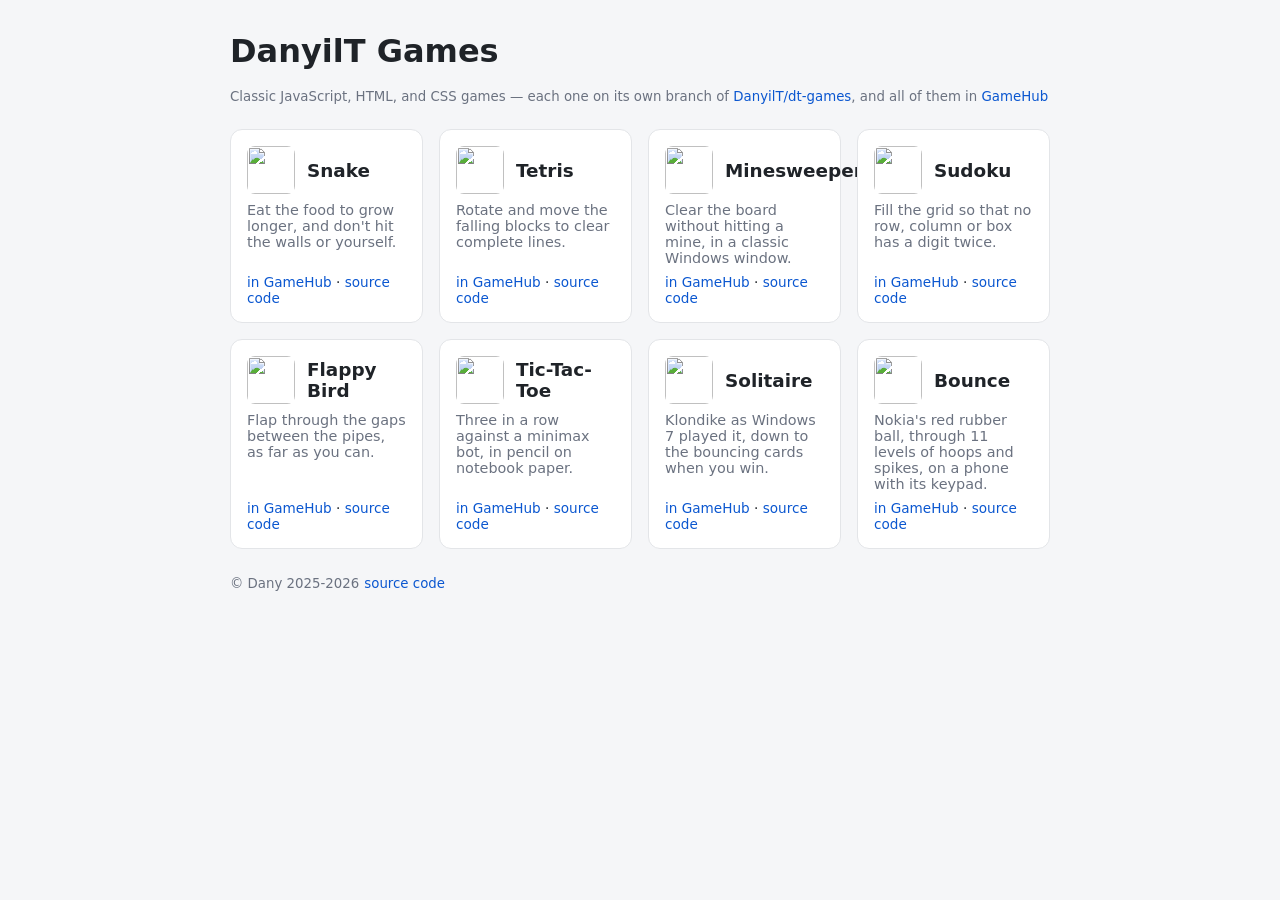
==== commit 23f251e1: "Overview: Bounce; the link preview with all eight icons" ====
--- a/index.html
+++ b/index.html
@@ -3,111 +3,178 @@
 <head>
     <meta charset="UTF-8">
     <meta name="viewport" content="width=device-width, initial-scale=1.0">
-    <title>Bounce</title>
-    <meta name="description" content="Nokia's Bounce, the red rubber ball rolling and jumping through 11 levels, on a phone's screen with its keypad under it.">
-    <meta name="theme-color" content="#b0e0f0">
+    <title>DanyilT Games</title>
+    <meta name="description" content="Classic browser games made with JavaScript, HTML and CSS: Snake, Tetris, Minesweeper, Sudoku, Flappy Bird, Tic-Tac-Toe, Solitaire and Bounce.">
+    <meta name="theme-color" content="#f5f6f8" media="(prefers-color-scheme: light)">
+    <meta name="theme-color" content="#121316" media="(prefers-color-scheme: dark)">
     <meta property="og:type" content="website">
     <meta property="og:site_name" content="DanyilT Games">
-    <meta property="og:title" content="Bounce">
-    <meta property="og:description" content="Nokia's Bounce, the red rubber ball rolling and jumping through 11 levels, on a phone's screen with its keypad under it.">
-    <meta property="og:url" content="https://bounce.dt-games.pages.dev/">
-    <meta property="og:image" content="https://bounce.dt-games.pages.dev/img/desktop-screenshot.png">
-    <meta property="og:image:width" content="1440">
-    <meta property="og:image:height" content="900">
-    <meta property="og:image:alt" content="Bounce: the red ball between brick walls and hoops, on a phone's screen above its keypad">
+    <meta property="og:title" content="DanyilT Games">
+    <meta property="og:description" content="Classic browser games made with JavaScript, HTML and CSS: Snake, Tetris, Minesweeper, Sudoku, Flappy Bird, Tic-Tac-Toe, Solitaire and Bounce.">
+    <meta property="og:url" content="https://dt-games.pages.dev/">
+    <meta property="og:image" content="https://dt-games.pages.dev/img/preview.png">
+    <meta property="og:image:width" content="1200">
+    <meta property="og:image:height" content="630">
+    <meta property="og:image:alt" content="DanyilT Games: the icons of Snake, Tetris, Minesweeper, Sudoku, Flappy Bird, Tic-Tac-Toe, Solitaire and Bounce">
     <meta name="twitter:card" content="summary_large_image">
     <link rel="icon" href="img/icon-32.png" sizes="32x32" type="image/png">
-    <link rel="icon" href="img/favicon.svg" type="image/svg+xml">
+    <link rel="icon" href="img/icon.svg" type="image/svg+xml">
     <link rel="apple-touch-icon" href="img/apple-touch-icon.png">
-    <link rel="stylesheet" href="css/page.css">
-    <link rel="stylesheet" href="css/game.css">
-    <!-- GameHub support, before the game's own scripts: saves, the frame view, and centring the play area -->
-    <script src="js/gamehub.js" data-game="bounce"></script>
+    <style>
+        :root {
+            color-scheme: light dark;
+            --page: #f5f6f8;
+            --card: #fff;
+            --border: #e3e5e8;
+            --text: #1f2328;
+            --muted: #6b7280;
+            --link: #0b57d0;
+        }
+
+        @media (prefers-color-scheme: dark) {
+            :root {
+                --page: #121316;
+                --card: #1d1f23;
+                --border: #33363c;
+                --text: #e8eaed;
+                --muted: #9aa0a6;
+                --link: #8ab4f8;
+            }
+        }
+
+        body {
+            font-family: system-ui, -apple-system, sans-serif;
+            margin: 0;
+            padding: 2rem 1rem;
+            background-color: var(--page);
+            color: var(--text);
+        }
+
+        main {
+            max-width: 820px;
+            margin: auto;
+        }
+
+        h1 {
+            margin: 0 0 0.25rem;
+        }
+
+        a {
+            color: var(--link);
+            text-decoration: none;
+        }
+
+        a:hover {
+            text-decoration: underline;
+        }
+
+        small,
+        .about {
+            color: var(--muted);
+        }
+
+        /* The games: a card each, with its icon (from the game's own address), side by side as room allows */
+        .games {
+            list-style: none;
+            padding: 0;
+            margin: 1.5rem 0;
+            display: grid;
+            grid-template-columns: repeat(auto-fill, minmax(180px, 1fr));
+            gap: 1rem;
+        }
+
+        .game {
+            display: flex;
+            flex-direction: column;
+            gap: 0.5rem;
+            padding: 1rem;
+            background-color: var(--card);
+            border: 1px solid var(--border);
+            border-radius: 12px;
+        }
+
+        .game .play {
+            display: flex;
+            align-items: center;
+            gap: 0.75rem;
+            color: var(--text);
+            font-size: 1.15rem;
+            font-weight: 600;
+        }
+
+        .game img {
+            width: 48px;
+            height: 48px;
+            border-radius: 8px;
+            image-rendering: pixelated; /* Minesweeper's mine is a small picture: crisp, not blurred */
+        }
+
+        .game .about {
+            flex: 1;
+            margin: 0;
+            font-size: 0.9rem;
+        }
+
+        .game .links {
+            margin: 0;
+            font-size: 0.85rem;
+        }
+    </style>
 </head>
 <body>
-<main class="game-container">
-    <header class="title">
-        <img src="img/icon-no-bg.svg" alt="" width="36" height="36">
-        <h1>Bounce</h1>
-    </header>
-    <!-- The phone: its screen, and the keypad (js/keypad.js) -->
-    <div class="phone" data-play-area>
-        <div class="screen">
-            <canvas id="screen" width="128" height="128" role="img" aria-label="Bounce, on the phone's screen: roll with 4 and 6 (or ← and →), jump with 2 (or ↑)"></canvas>
-            <!-- The call key's field, to type a code in (js/qwerty.js) -->
-            <form class="code-entry" id="codeEntry" hidden>
-                <label for="codeInput">Code</label>
-                <input id="codeInput" type="text" autocomplete="off" autocapitalize="none" autocorrect="off" spellcheck="false" enterkeyhint="done">
-            </form>
-        </div>
-        <div class="keypad" id="keypad" aria-label="The phone's keypad">
-            <button class="key soft soft-left" data-key="soft-left" tabindex="-1" aria-label="Left soft key: the menu" aria-keyshortcuts="Escape"><span class="dash"></span></button>
-            <div class="navi" role="group" aria-label="Navi key">
-                <button class="navi-up" data-key="up" tabindex="-1" aria-label="Up">▲</button>
-                <button class="navi-left" data-key="left" tabindex="-1" aria-label="Left">◀</button>
-                <button class="navi-select" data-key="select" tabindex="-1" aria-label="Select"></button>
-                <button class="navi-right" data-key="right" tabindex="-1" aria-label="Right">▶</button>
-                <button class="navi-down" data-key="down" tabindex="-1" aria-label="Down">▼</button>
-            </div>
-            <button class="key soft soft-right" data-key="soft-right" tabindex="-1" aria-label="Right soft key"><span class="dash"></span></button>
-            <button class="key call" data-key="call" tabindex="-1" aria-label="Call">
-                <svg viewBox="0 0 24 24" aria-hidden="true"><path d="M6.6 10.8a15.2 15.2 0 0 0 6.6 6.6l2.2-2.2a1 1 0 0 1 1-.25 11.4 11.4 0 0 0 3.6.57 1 1 0 0 1 1 1V20a1 1 0 0 1-1 1A17 17 0 0 1 3 4a1 1 0 0 1 1-1h3.5a1 1 0 0 1 1 1c0 1.25.2 2.45.57 3.57a1 1 0 0 1-.25 1z"/></svg>
-            </button>
-            <button class="key end" data-key="end" tabindex="-1" aria-label="End">
-                <svg viewBox="0 0 24 24" aria-hidden="true"><path d="M12 9c-1.6 0-3.15.25-4.6.72v3.1a1 1 0 0 1-.56.9 11.5 11.5 0 0 0-2.66 1.85 1 1 0 0 1-1.4 0L.29 13.08a1 1 0 0 1 0-1.41A16.9 16.9 0 0 1 12 7c4.57 0 8.71 1.8 11.71 4.67a1 1 0 0 1 0 1.41l-2.48 2.49a1 1 0 0 1-1.4 0 11.3 11.3 0 0 0-2.67-1.85 1 1 0 0 1-.56-.9v-3.1A15 15 0 0 0 12 9z"/></svg>
-            </button>
-            <button class="key digit" data-key="1" tabindex="-1">1<small>.,?!</small></button>
-            <button class="key digit" data-key="2" tabindex="-1">2<small>abc</small></button>
-            <button class="key digit" data-key="3" tabindex="-1">3<small>def</small></button>
-            <button class="key digit" data-key="4" tabindex="-1">4<small>ghi</small></button>
-            <button class="key digit" data-key="5" tabindex="-1">5<small>jkl</small></button>
-            <button class="key digit" data-key="6" tabindex="-1">6<small>mno</small></button>
-            <button class="key digit" data-key="7" tabindex="-1">7<small>pqrs</small></button>
-            <button class="key digit" data-key="8" tabindex="-1">8<small>tuv</small></button>
-            <button class="key digit" data-key="9" tabindex="-1">9<small>wxyz</small></button>
-            <button class="key digit" data-key="star" tabindex="-1" aria-label="Star">*<small>+</small></button>
-            <button class="key digit" data-key="0" tabindex="-1">0<small>␣</small></button>
-            <button class="key digit" data-key="hash" tabindex="-1" aria-label="Hash">#<small>⇧</small></button>
-        </div>
-    </div>
-    <aside class="instructions" id="instructions">
-        <button type="button" class="close-instructions" id="closeInstructions" aria-label="Close the instructions" aria-keyshortcuts="I">✕ (I)</button>
-        <h2>How to play</h2>
-        <p>Roll the red ball through every hoop in the level: then the door (the exit, striped red) opens, and the ball goes through it to the next level. Spikes pop the ball, and so do the moving spikes.</p>
-        <p>A crystal is where the ball comes back after a pop, and a crystal ball is a spare ball. Rubber floors bounce the ball higher. A pump makes the ball big (big balls float in water, small ones sink, and some hoops are too small for them), and a deflater makes it small again. Power-ups last 12 seconds: speed, a higher jump, and gravity upside down.</p>
-        <h3>Keys</h3>
-        <table>
-            <tr><th>Phone</th><th>Keyboard</th><th></th></tr>
-            <tr><td><kbd>4</kbd> or <kbd>◀</kbd></td><td><kbd>←</kbd> <kbd>A</kbd></td><td>Roll left</td></tr>
-            <tr><td><kbd>6</kbd> or <kbd>▶</kbd></td><td><kbd>→</kbd> <kbd>D</kbd></td><td>Roll right</td></tr>
-            <tr><td><kbd>2</kbd> or <kbd>▲</kbd></td><td><kbd>↑</kbd> <kbd>W</kbd> <kbd>Space</kbd></td><td>Jump (hold it to keep bouncing)</td></tr>
-            <tr><td>The left soft key</td><td><kbd>Esc</kbd></td><td>The menu (the game waits)</td></tr>
-            <tr><td>The right soft key</td><td><kbd>Backspace</kbd></td><td>Back</td></tr>
-            <tr><td><kbd>▲</kbd> <kbd>▼</kbd>, then select</td><td><kbd>↑</kbd> <kbd>↓</kbd>, then <kbd>Enter</kbd></td><td>Choose on a menu</td></tr>
-            <tr><td></td><td><kbd>M</kbd></td><td>Sound on or off</td></tr>
-            <tr><td><kbd>0</kbd></td><td><kbd>I</kbd></td><td>These instructions, shown or hidden</td></tr>
-        </table>
-        <p>On a touch screen, the keypad takes several fingers at once: hold 6 and 2 together to jump to the right. On the menus, tap what you want.</p>
-        <p>The game is saved when the menu opens and at the start of each level, so it carries on next time.</p>
-        <!-- Shown with the Easter egg (js/qwerty.js): the phone's cheats -->
-        <p class="cheats">
-            <kbd>7</kbd><kbd>8</kbd><kbd>7</kbd><kbd>8</kbd><kbd>9</kbd><kbd>8</kbd> to make the ball invincible.<br>
-            <kbd>7</kbd><kbd>8</kbd><kbd>7</kbd><kbd>8</kbd><kbd>9</kbd><kbd>9</kbd> to unlock new cheats: <kbd>1</kbd> to go back to the previous level, <kbd>3</kbd> to go to the next level, <kbd>5</kbd> to finish a level and <kbd>#</kbd> to make ball reverse the gravity.
+<main>
+    <h1>DanyilT Games</h1>
+    <p><small>Classic JavaScript, HTML, and CSS games — each one on its own branch of <a href="https://github.com/DanyilT/dt-games">DanyilT/dt-games</a>, and all of them in <a href="https://gamehub.foo">GameHub</a></small></p>
+
+    <ul class="games">
+        <li class="game">
+            <a class="play" href="https://snake.dt-games.pages.dev/"><img src="https://snake.dt-games.pages.dev/img/icon.svg" alt="" width="48" height="48">Snake</a>
+            <p class="about">Eat the food to grow longer, and don't hit the walls or yourself.</p>
+            <p class="links"><a href="https://gamehub.foo/g/snake">in GameHub</a> · <a href="https://github.com/DanyilT/dt-games/tree/snake">source code</a></p>
+        </li>
+        <li class="game">
+            <a class="play" href="https://tetris.dt-games.pages.dev/"><img src="https://tetris.dt-games.pages.dev/img/icon.svg" alt="" width="48" height="48">Tetris</a>
+            <p class="about">Rotate and move the falling blocks to clear complete lines.</p>
+            <p class="links"><a href="https://gamehub.foo/g/tetris">in GameHub</a> · <a href="https://github.com/DanyilT/dt-games/tree/tetris">source code</a></p>
+        </li>
+        <li class="game">
+            <a class="play" href="https://minesweeper.dt-games.pages.dev/"><img src="https://minesweeper.dt-games.pages.dev/img/icons/mine.svg" alt="" width="48" height="48">Minesweeper</a>
+            <p class="about">Clear the board without hitting a mine, in a classic Windows window.</p>
+            <p class="links"><a href="https://gamehub.foo/g/minesweeper">in GameHub</a> · <a href="https://github.com/DanyilT/dt-games/tree/minesweeper">source code</a></p>
+        </li>
+        <li class="game">
+            <a class="play" href="https://sudoku.dt-games.pages.dev/"><img src="https://sudoku.dt-games.pages.dev/img/icon.svg" alt="" width="48" height="48">Sudoku</a>
+            <p class="about">Fill the grid so that no row, column or box has a digit twice.</p>
+            <p class="links"><a href="https://gamehub.foo/g/sudoku">in GameHub</a> · <a href="https://github.com/DanyilT/dt-games/tree/sudoku">source code</a></p>
+        </li>
+        <li class="game">
+            <a class="play" href="https://flappy-bird.dt-games.pages.dev/"><img src="https://flappy-bird.dt-games.pages.dev/img/icon.svg" alt="" width="48" height="48">Flappy Bird</a>
+            <p class="about">Flap through the gaps between the pipes, as far as you can.</p>
+            <p class="links"><a href="https://gamehub.foo/g/flappy-bird">in GameHub</a> · <a href="https://github.com/DanyilT/dt-games/tree/flappy-bird">source code</a></p>
+        </li>
+        <li class="game">
+            <a class="play" href="https://tic-tac-toe.dt-games.pages.dev/"><img src="https://tic-tac-toe.dt-games.pages.dev/img/icon.svg" alt="" width="48" height="48">Tic-Tac-Toe</a>
+            <p class="about">Three in a row against a minimax bot, in pencil on notebook paper.</p>
+            <p class="links"><a href="https://gamehub.foo/g/tic-tac-toe">in GameHub</a> · <a href="https://github.com/DanyilT/dt-games/tree/tic-tac-toe">source code</a></p>
+        </li>
+        <li class="game">
+            <a class="play" href="https://solitaire.dt-games.pages.dev/"><img src="https://solitaire.dt-games.pages.dev/img/icon.svg" alt="" width="48" height="48">Solitaire</a>
+            <p class="about">Klondike as Windows 7 played it, down to the bouncing cards when you win.</p>
+            <p class="links"><a href="https://gamehub.foo/g/solitaire">in GameHub</a> · <a href="https://github.com/DanyilT/dt-games/tree/solitaire">source code</a></p>
+        </li>
+        <li class="game">
+            <a class="play" href="https://bounce.dt-games.pages.dev/"><img src="https://bounce.dt-games.pages.dev/img/icon.svg" alt="" width="48" height="48">Bounce</a>
+            <p class="about">Nokia's red rubber ball, through 11 levels of hoops and spikes, on a phone with its keypad.</p>
+            <p class="links"><a href="https://gamehub.foo/g/bounce">in GameHub</a> · <a href="https://github.com/DanyilT/dt-games/tree/bounce">source code</a></p>
+        </li>
+    </ul>
+
+    <footer>
+        <p>
+            <small>&copy; Dany 2025-2026</small>
+            <small><a href="https://github.com/DanyilT/dt-games">source code</a></small>
         </p>
-    </aside>
-    <!-- JavaScript for this page -->
-    <script src="js/buttons-handler.js"></script>
-    <script src="js/extend-controls.js"></script>
+    </footer>
 </main>
-<footer style="display: none">&copy; Dany | Bounce | 2026 | Bounce, its levels, sprites and tunes are Nokia's (&copy; Nokia). <hr> <a href="https://github.com/DanyilT/dt-games/tree/bounce">source code</a></footer>
-<!-- Bounce Code -->
-<script src="js/rules.js"></script>
-<script src="js/storage.js"></script>
-<script src="js/font.js"></script>
-<script src="js/sprites.js"></script>
-<script src="js/keypad.js"></script>
-<script src="js/bounce.js"></script>
-<!-- Very important script -->
-<script src="js/qwerty.js"></script>
 </body>
 </html>
